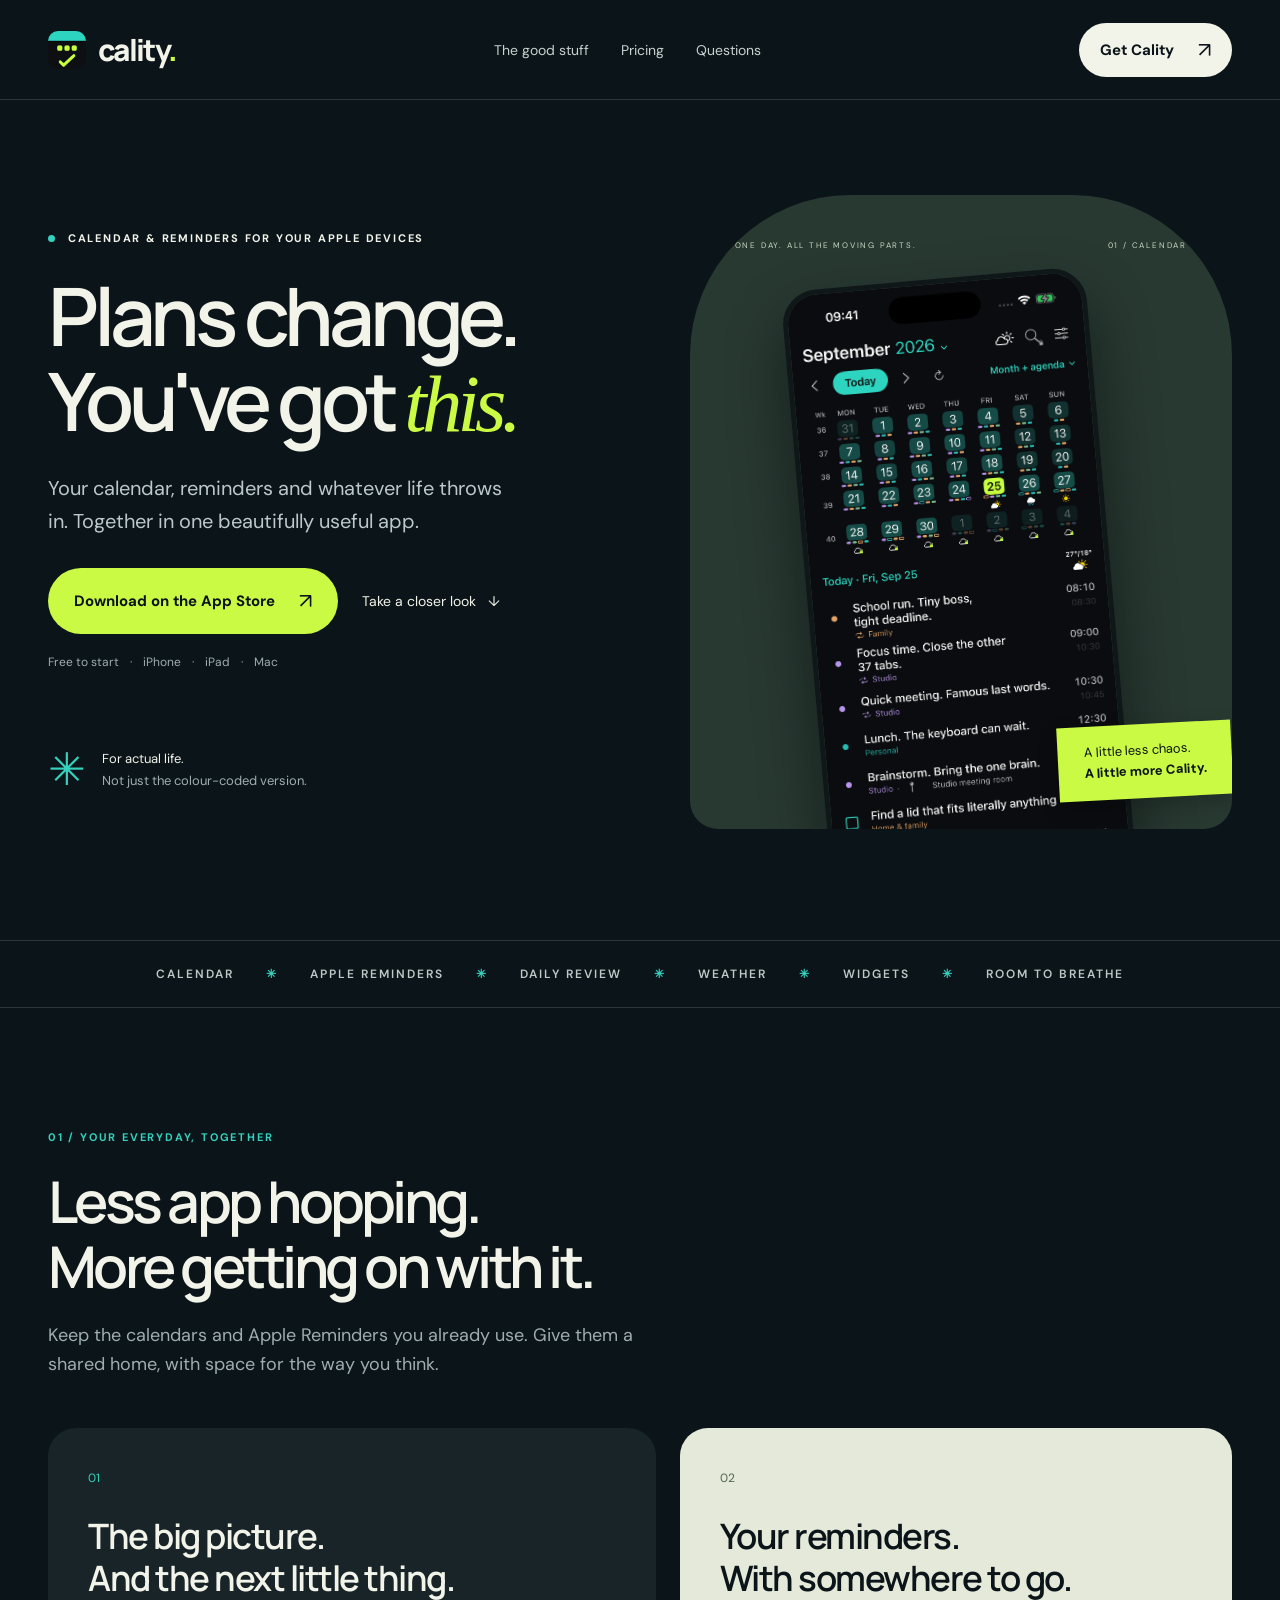
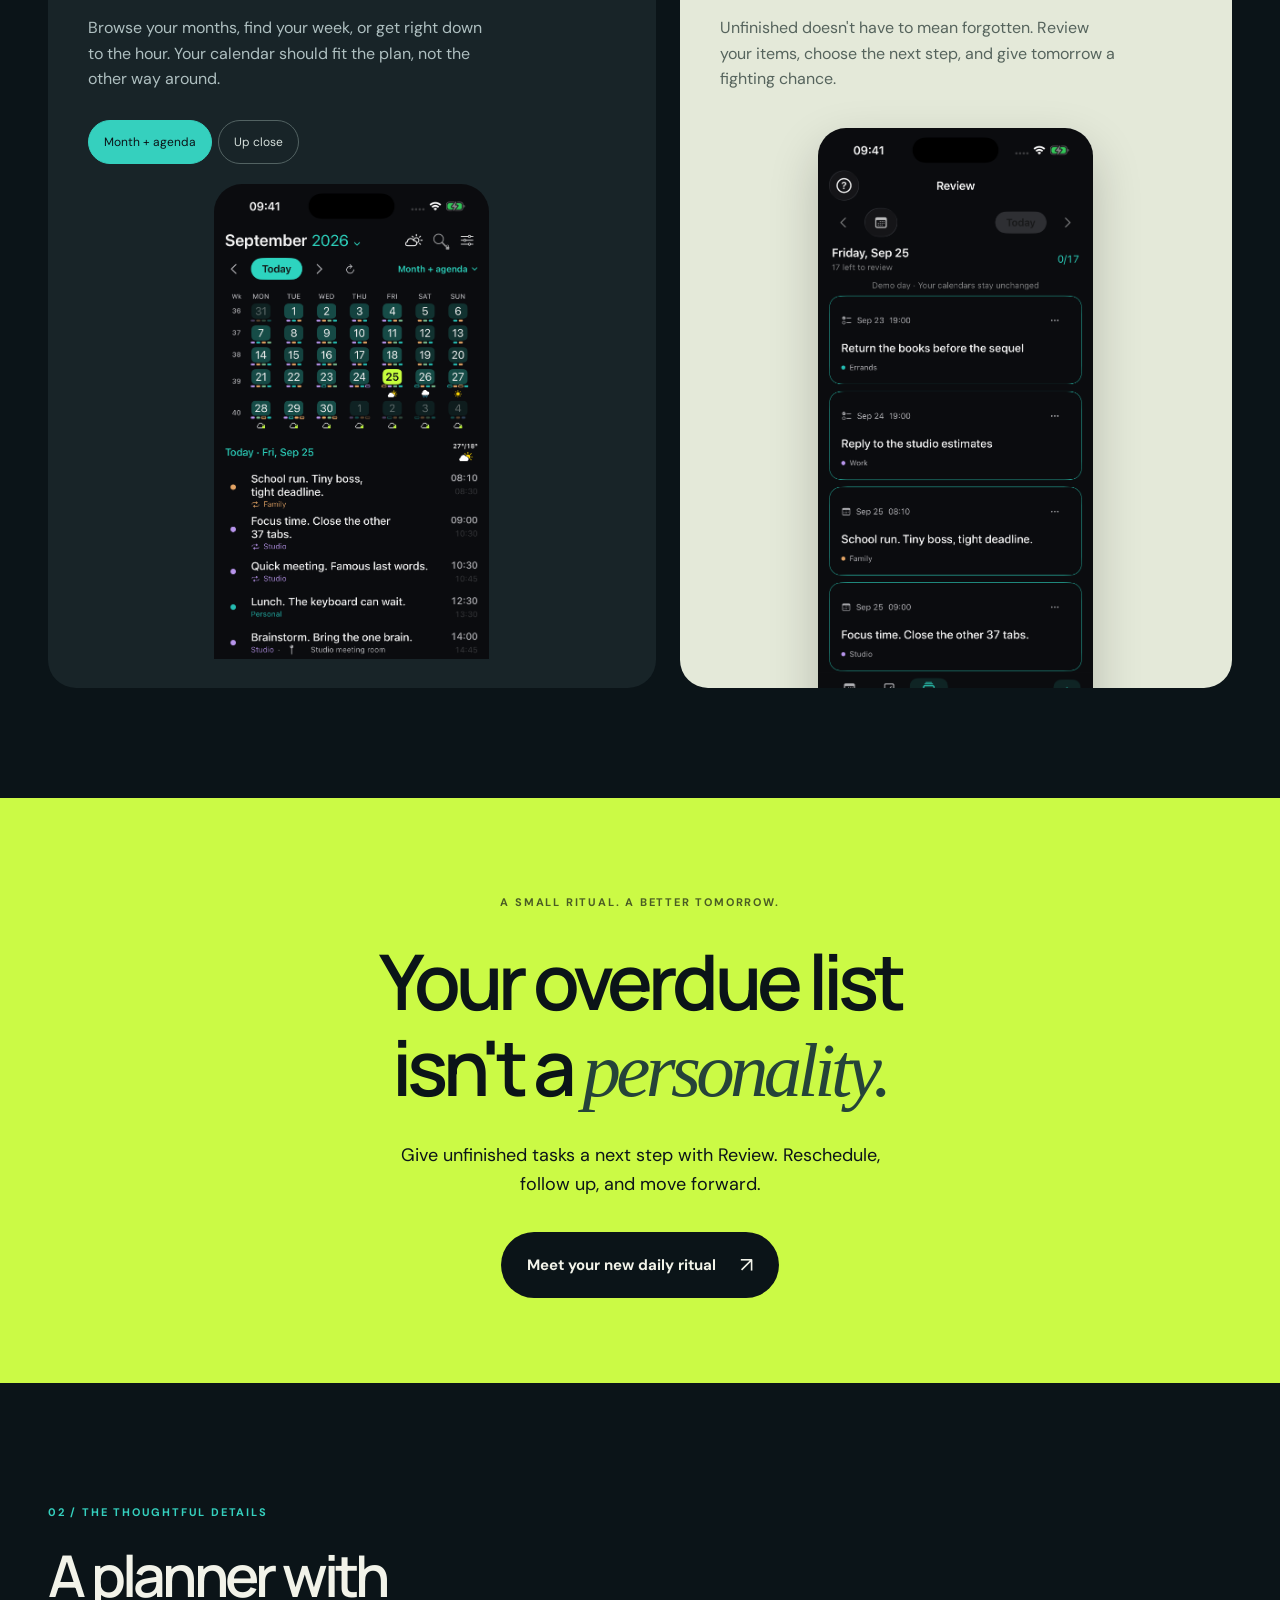
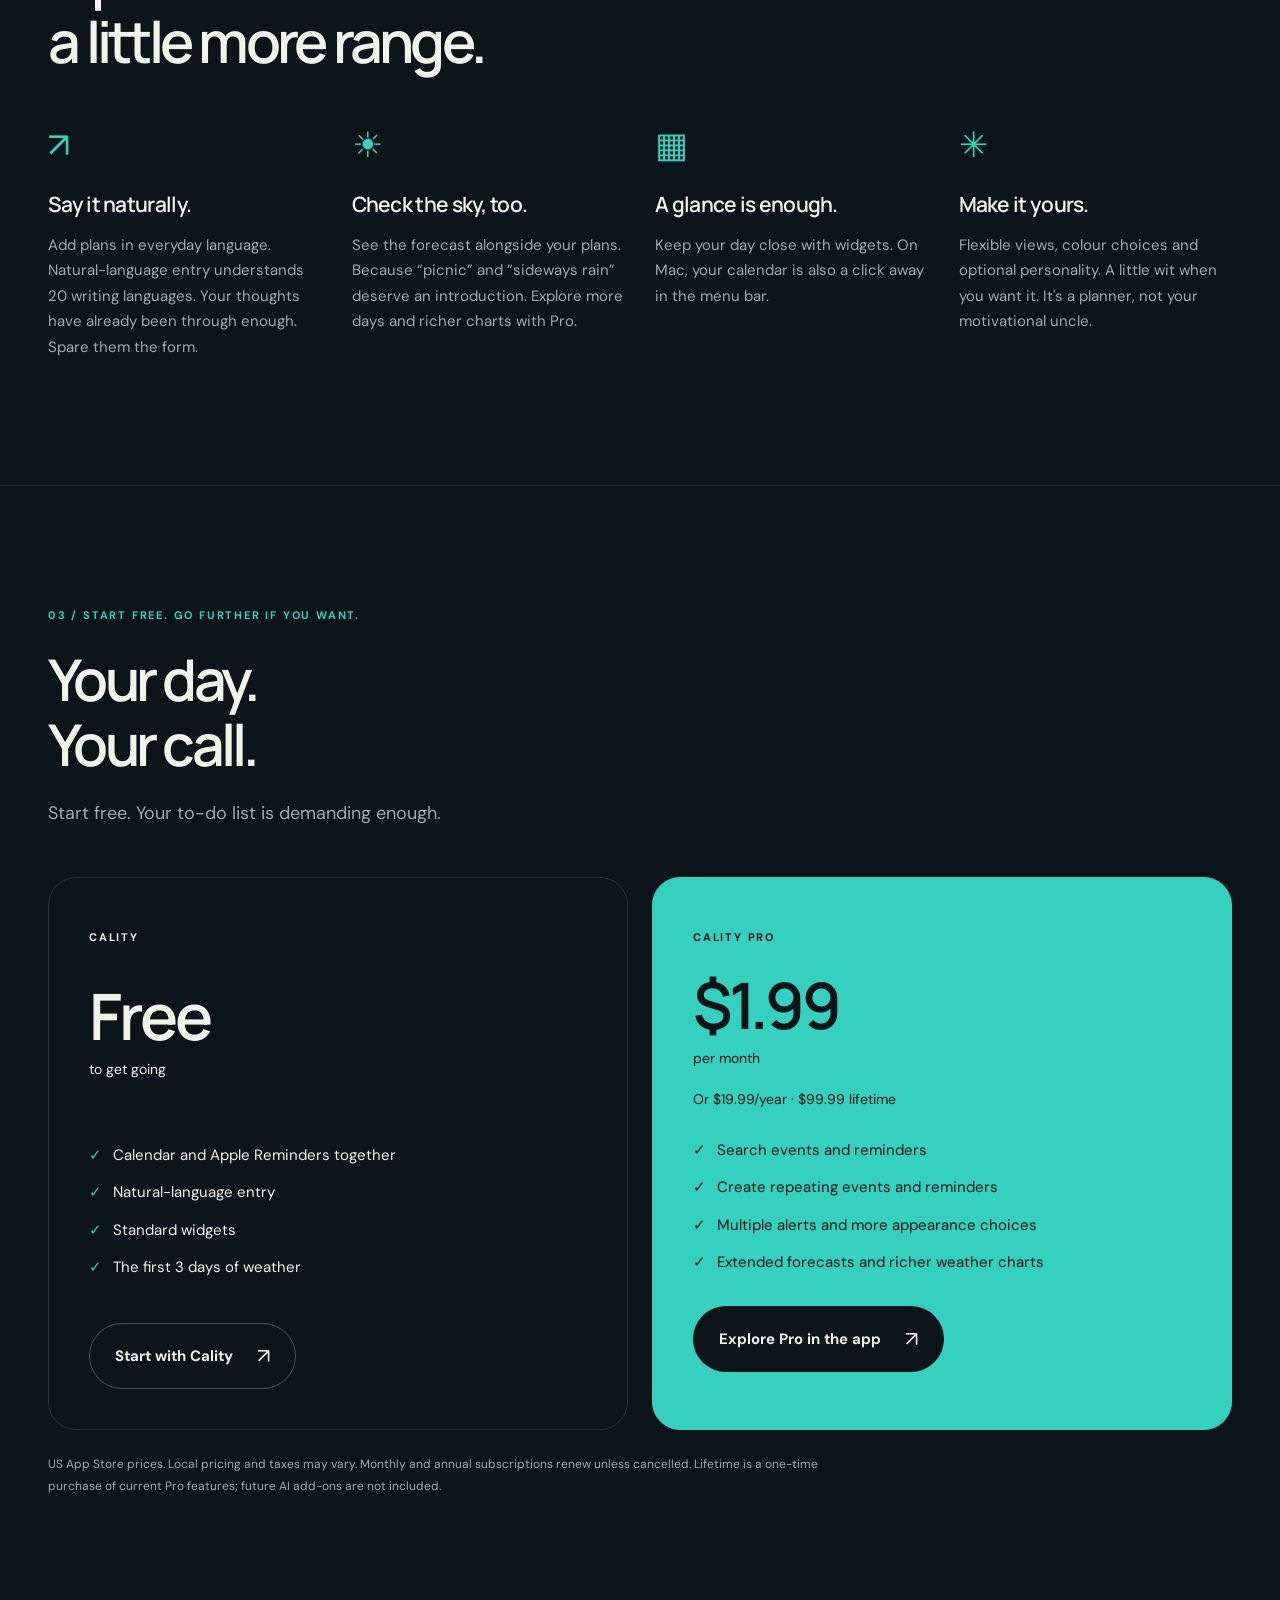
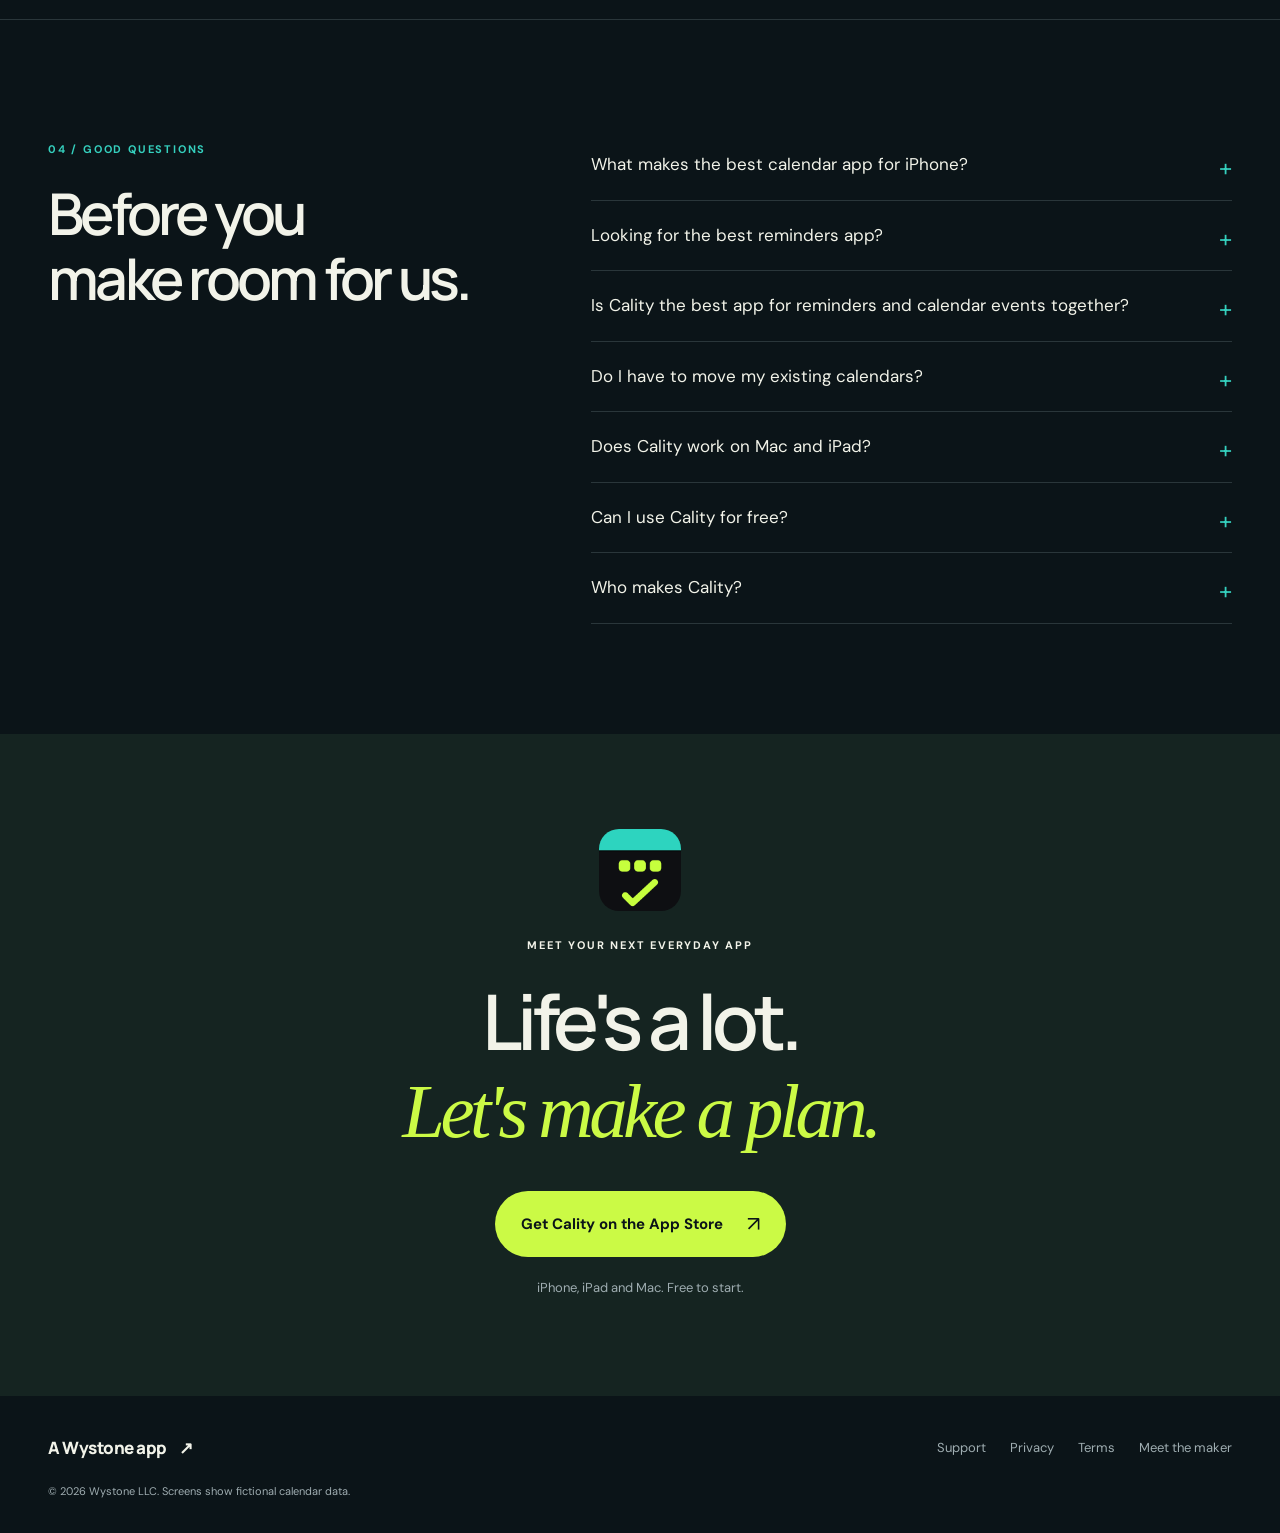
==== cality/index.html @ 0038b1c5 "Add Cality marketing site and Wystone homepage listing" ====
<!doctype html>
<html lang="en">
<head>
<meta charset="utf-8"><meta name="viewport" content="width=device-width,initial-scale=1">
<title>Cality | Calendar & Reminders App for iPhone, iPad & Mac</title>
<meta name="description" content="Bring your calendar and Apple Reminders together with Cality. Plan your day, review unfinished tasks, explore weather and zoom from months to hours. Free to start.">
<link rel="canonical" href="https://wystoneapps.com/cality/">
<meta name="theme-color" content="#0b1418"><meta name="apple-itunes-app" content="app-id=6812285970">
<meta property="og:type" content="website"><meta property="og:title" content="Cality. Plans change. You've got this."><meta property="og:description" content="Your calendar, Apple Reminders and a next step for everything unfinished. Free to start on iPhone, iPad and Mac."><meta property="og:url" content="https://wystoneapps.com/cality/">
<meta name="twitter:card" content="summary"><meta name="twitter:title" content="Cality | Calendar & Reminders"><meta name="twitter:description" content="A little less chaos. A little more Cality. Free to start on iPhone, iPad and Mac.">
<link rel="icon" href="assets/icon.png"><link rel="apple-touch-icon" href="assets/icon.png"><link rel="stylesheet" href="style.css">
<script type="application/ld+json">{"@context":"https://schema.org","@type":"SoftwareApplication","name":"Cality","applicationCategory":"ProductivityApplication","operatingSystem":"iOS, iPadOS, macOS","url":"https://wystoneapps.com/cality/","downloadUrl":"https://apps.apple.com/us/app/calendar-tasks-cality/id6812285970","description":"A calendar and Apple Reminders app with daily Review, flexible calendar views, widgets and weather.","offers":{"@type":"Offer","price":"0","priceCurrency":"USD","description":"Free download with optional in-app purchases"},"publisher":{"@type":"Organization","name":"Wystone LLC","url":"https://wystoneapps.com/"}}</script>
</head>
<body>
<a class="skip" href="#main">Skip to content</a>
<header><a class="brand" href="#" aria-label="Cality home"><img src="assets/icon.png" width="38" height="38" alt=""><span>cality<span class="dot">.</span></span></a><nav aria-label="Main navigation"><a href="#features">The good stuff</a><a href="#pricing">Pricing</a><a href="#questions">Questions</a></nav><a class="button small" href="https://apps.apple.com/us/app/calendar-tasks-cality/id6812285970">Get Cality <span aria-hidden="true">↗</span></a></header>
<main id="main">
<section class="hero wrap">
<div class="hero-copy"><p class="eyebrow"><span class="status-dot"></span> CALENDAR &amp; REMINDERS FOR YOUR APPLE DEVICES</p><h1>Plans change.<br>You've got <em>this.</em></h1><p class="intro">Your calendar, reminders and whatever life throws in. Together in one beautifully useful app.</p><div class="hero-actions"><a class="button primary" href="https://apps.apple.com/us/app/calendar-tasks-cality/id6812285970">Download on the App Store <span aria-hidden="true">↗</span></a><a class="text-link" href="#features">Take a closer look <span aria-hidden="true">↓</span></a></div><p class="platforms">Free to start <span>·</span> iPhone <span>·</span> iPad <span>·</span> Mac</p><div class="hero-note"><span aria-hidden="true">✳</span><p>For actual life.<br><span>Not just the colour-coded version.</span></p></div></div>
<div class="hero-visual"><div class="visual-label"><span>ONE DAY. ALL THE MOVING PARTS.</span><span>01 / CALENDAR</span></div><img class="hero-screen" src="assets/calendar.png" alt="Cality month calendar and agenda with fictional events and reminders" width="1320" height="2868" fetchpriority="high"><div class="side-note">A little less chaos.<br><b>A little more Cality.</b></div></div>
</section>
<div class="ticker" aria-label="Cality features"><div>CALENDAR <span>✳</span> APPLE REMINDERS <span>✳</span> DAILY REVIEW <span>✳</span> WEATHER <span>✳</span> WIDGETS <span>✳</span> ROOM TO BREATHE</div></div>
<section class="wrap section" id="features"><div class="section-heading"><p class="eyebrow">01 / YOUR EVERYDAY, TOGETHER</p><h2>Less app hopping.<br>More getting on with it.</h2><p>Keep the calendars and Apple Reminders you already use. Give them a shared home, with space for the way you think.</p></div>
<div class="feature-grid"><article class="feature wide"><span class="index">01</span><h3>The big picture.<br>And the next little thing.</h3><p>Browse your months, find your week, or get right down to the hour. Your calendar should fit the plan, not the other way around.</p><div class="view-switch" role="group" aria-label="Choose a Cality screenshot"><button class="active" data-screen="calendar" aria-pressed="true">Month + agenda</button><button data-screen="zoom" aria-pressed="false">Up close</button></div><div class="screen-stage"><img id="view-image" src="assets/calendar.png" width="1320" height="2868" alt="Cality month and agenda view with fictional events" loading="lazy"></div></article><article class="feature review"><span class="index">02</span><h3>Your reminders.<br>With somewhere to go.</h3><p>Unfinished doesn't have to mean forgotten. Review your items, choose the next step, and give tomorrow a fighting chance.</p><img src="assets/review.png" width="1320" height="2868" alt="Cality Review showing fictional unfinished items to plan next steps" loading="lazy"></article></div>
</section>
<section class="review-band"><div class="wrap review-inner"><p class="eyebrow">A SMALL RITUAL. A BETTER TOMORROW.</p><h2>Your overdue list<br>isn't a <em>personality.</em></h2><p>Give unfinished tasks a next step with Review. Reschedule, follow up, and move forward.</p><a class="button primary" href="https://apps.apple.com/us/app/calendar-tasks-cality/id6812285970">Meet your new daily ritual <span aria-hidden="true">↗</span></a></div></section>
<section class="wrap section details-section"><div class="section-heading"><p class="eyebrow">02 / THE THOUGHTFUL DETAILS</p><h2>A planner with<br>a little more range.</h2></div><div class="details-grid"><article><span class="detail-symbol" aria-hidden="true">↗</span><h3>Say it naturally.</h3><p>Add plans in everyday language. Natural-language entry understands 20 writing languages. Your thoughts have already been through enough. Spare them the form.</p></article><article><span class="detail-symbol" aria-hidden="true">☀</span><h3>Check the sky, too.</h3><p>See the forecast alongside your plans. Because “picnic” and “sideways rain” deserve an introduction. Explore more days and richer charts with Pro.</p></article><article><span class="detail-symbol" aria-hidden="true">▦</span><h3>A glance is enough.</h3><p>Keep your day close with widgets. On Mac, your calendar is also a click away in the menu bar.</p></article><article><span class="detail-symbol" aria-hidden="true">✳</span><h3>Make it yours.</h3><p>Flexible views, colour choices and optional personality. A little wit when you want it. It's a planner, not your motivational uncle.</p></article></div></section>
<section class="wrap section pricing-section" id="pricing"><div class="section-heading"><p class="eyebrow">03 / START FREE. GO FURTHER IF YOU WANT.</p><h2>Your day.<br>Your call.</h2><p>Start free. Your to-do list is demanding enough.</p></div><div class="pricing-grid"><article class="price free"><p class="eyebrow">CALITY</p><h3>Free<span>to get going</span></h3><ul><li>Calendar and Apple Reminders together</li><li>Natural-language entry</li><li>Standard widgets</li><li>The first 3 days of weather</li></ul><a class="button outline" href="https://apps.apple.com/us/app/calendar-tasks-cality/id6812285970">Start with Cality <span aria-hidden="true">↗</span></a></article><article class="price pro"><p class="eyebrow">CALITY PRO</p><h3>$1.99<span>per month</span></h3><p class="price-options">Or $19.99/year · $99.99 lifetime</p><ul><li>Search events and reminders</li><li>Create repeating events and reminders</li><li>Multiple alerts and more appearance choices</li><li>Extended forecasts and richer weather charts</li></ul><a class="button dark" href="https://apps.apple.com/us/app/calendar-tasks-cality/id6812285970">Explore Pro in the app <span aria-hidden="true">↗</span></a></article></div><p class="fine-print">US App Store prices. Local pricing and taxes may vary. Monthly and annual subscriptions renew unless cancelled. Lifetime is a one-time purchase of current Pro features; future AI add-ons are not included.</p></section>
<section class="wrap section faq" id="questions"><div class="section-heading"><p class="eyebrow">04 / GOOD QUESTIONS</p><h2>Before you<br>make room for us.</h2></div><div class="questions"><details><summary>What makes the best calendar app for iPhone?</summary><p>The best calendar app is the one that fits your routine. Look for clear views, easy event entry, reminders where you need them, and support for your devices. Cality brings those essentials together with daily Review, weather and flexible views on iPhone, iPad and Mac. Try the free version to see whether it fits your day.</p></details><details><summary>Looking for the best reminders app?</summary><p>If your ideal reminders app also shows your schedule, Cality is worth trying. It works with Apple Reminders and adds a shared calendar view and a Review workflow for unfinished items. You can keep your existing reminder lists instead of starting again.</p></details><details><summary>Is Cality the best app for reminders and calendar events together?</summary><p>That depends on how you plan. Cality is designed for people who want their Apple calendar events and reminders in one place, with flexible views and a clear next step for unfinished tasks. Start free and judge it on your own routine.</p></details><details><summary>Do I have to move my existing calendars?</summary><p>No. Cality uses the calendars available through Apple's calendar system and your Apple Reminders, with your permission. Availability depends on the accounts and permissions configured on your device.</p></details><details><summary>Does Cality work on Mac and iPad?</summary><p>Yes. Cality is available for iPhone, iPad and Mac, with layouts suited to each device. Your calendar and reminder accounts handle their own syncing.</p></details><details><summary>Can I use Cality for free?</summary><p>Yes. Download Cality free and use its core calendar and reminders features. Optional Pro adds search, creating recurring items, multiple alerts, more appearance choices and extended weather.</p></details><details><summary>Who makes Cality?</summary><p>Cality is made by Roger at Wystone, the independent studio behind MarkSave and Stickly. One builder, a lot of tabs, and a firm belief that getting organised shouldn't feel like a second job.</p></details></div></section>
<section class="closing"><div class="wrap"><img src="assets/icon.png" alt="Cality app icon" width="82" height="82" loading="lazy"><p class="eyebrow">MEET YOUR NEXT EVERYDAY APP</p><h2>Life's a lot.<br><em>Let's make a plan.</em></h2><a class="button primary" href="https://apps.apple.com/us/app/calendar-tasks-cality/id6812285970">Get Cality on the App Store <span aria-hidden="true">↗</span></a><p>iPhone, iPad and Mac. Free to start.</p></div></section>
</main><footer class="wrap"><a class="brand" href="https://wystoneapps.com/">A Wystone app <span aria-hidden="true">↗</span></a><div><a href="mailto:support@wystoneapps.com">Support</a><a href="https://wystoneapps.com/privacy.html">Privacy</a><a href="https://wystoneapps.com/terms.html">Terms</a><a href="https://x.com/rogercampsx">Meet the maker</a></div><p>© 2026 Wystone LLC. Screens show fictional calendar data.</p></footer>
<script src="script.js" defer></script>
</body></html>
---- cality/style.css ----
@import url('https://fonts.googleapis.com/css2?family=DM+Sans:wght@400;500;600;700&family=Manrope:wght@400;500;600;700;800&display=swap');
:root{--navy:#0b1418;--paper:#f2f3e9;--muted:#9fadb1;--teal:#35d0be;--lime:#cbfa45;--line:#2a363a;--radius:28px}*{box-sizing:border-box}html{scroll-behavior:smooth;scroll-padding-top:100px}body{margin:0;background:var(--navy);color:var(--paper);font-family:'DM Sans',sans-serif;-webkit-font-smoothing:antialiased}a{color:inherit;text-decoration:none}button{font:inherit}img{display:block;max-width:100%;height:auto}button,a,summary{-webkit-tap-highlight-color:transparent}a:focus-visible,button:focus-visible,summary:focus-visible{outline:3px solid var(--teal);outline-offset:5px}.skip{position:absolute;top:-100px;left:20px;background:var(--lime);color:var(--navy);padding:15px;z-index:99}.skip:focus{top:10px}.wrap{max-width:1280px;margin:auto;padding:0 48px}header{height:100px;display:flex;align-items:center;justify-content:space-between;gap:24px;max-width:1440px;margin:auto;padding:0 48px;border-bottom:1px solid var(--line)}.brand{display:flex;align-items:center;gap:12px;font-size:30px;font-weight:800;letter-spacing:-1.7px;font-family:Manrope,sans-serif}.brand img{border-radius:10px}.dot{color:var(--lime)}nav{display:flex;gap:32px;font-size:14px;color:#c8d0d0}nav a:hover,.text-link:hover{color:var(--teal)}.button{display:inline-flex;align-items:center;justify-content:center;gap:24px;border:1px solid transparent;border-radius:100px;padding:18px 25px;font-weight:700;font-size:15px;transition:transform .2s,background .2s}.button:hover{transform:translateY(-3px)}.button.small{padding:12px 20px;background:var(--paper);color:var(--navy)}.button.primary{background:var(--lime);color:var(--navy)}.button.dark{background:var(--navy);color:var(--paper)}.button.outline{border-color:#475356}.button span{font-size:21px;font-weight:400}.hero{display:grid;grid-template-columns:1.1fr 1fr;gap:45px;align-items:center;padding-top:72px;padding-bottom:88px;min-height:840px}.eyebrow{font-size:11px;font-weight:700;letter-spacing:1.8px;line-height:1.6}.status-dot{display:inline-block;width:7px;height:7px;border-radius:100%;background:var(--teal);margin-right:8px}h1,h2,h3{font-family:Manrope,sans-serif;letter-spacing:-.065em;margin:0;font-weight:600}h1{font-size:clamp(58px,6.3vw,89px);line-height:1.055;margin-top:25px}em{font-family:Georgia,serif;font-weight:400;color:var(--lime);letter-spacing:-.06em}.intro{max-width:460px;font-size:20px;line-height:1.65;color:#bcc8ca;margin:26px 0 30px}.hero-actions{display:flex;align-items:center;gap:24px;flex-wrap:wrap}.text-link{font-size:14px}.text-link span{margin-left:8px}.platforms{font-size:12px;color:var(--muted);margin-top:20px}.platforms span{padding:0 8px}.hero-note{display:flex;gap:16px;align-items:center;margin-top:65px}.hero-note>span{font-size:45px;color:var(--teal)}.hero-note p{font-size:13px;line-height:1.7}.hero-note p span{color:var(--muted)}.hero-visual{position:relative;min-height:630px;background:#283932;border-radius:160px 160px 28px 28px;padding:45px 45px 0;overflow:hidden;display:flex;flex-direction:column;align-items:center}.visual-label{font-size:8px;letter-spacing:1.8px;display:flex;justify-content:space-between;gap:20px;width:100%;margin:0 0 28px;color:#c6d8c1}.hero-screen{width:305px;border-radius:35px;border:5px solid #101719;box-shadow:0 30px 60px #0007;transform:rotate(-5deg);margin-bottom:-100px}.side-note{position:absolute;bottom:32px;right:0;background:var(--lime);color:var(--navy);padding:16px 26px;font-size:13px;line-height:1.6;transform:rotate(-3deg);box-shadow:0 8px 20px #0003}.ticker{border-top:1px solid var(--line);border-bottom:1px solid var(--line);overflow:hidden;padding:25px 0;color:#bdc8c7;font-size:12px;letter-spacing:2px;font-weight:600}.ticker>div{display:flex;justify-content:center;gap:32px;white-space:nowrap}.ticker span{color:var(--teal)}.section{padding-top:110px;padding-bottom:110px}.section-heading{max-width:720px;margin-bottom:48px}.section-heading .eyebrow{color:var(--teal);margin-bottom:22px}h2{font-size:clamp(40px,4.5vw,64px);line-height:1.13}.section-heading>p:last-child:not(.eyebrow){font-size:18px;line-height:1.65;color:var(--muted);max-width:590px;margin-top:22px}.feature-grid{display:grid;grid-template-columns:1.1fr 1fr;gap:24px}.feature{padding:38px 40px 0;border-radius:var(--radius);overflow:hidden;background:#182428;position:relative;max-height:860px}.feature .index{color:var(--teal);font-size:12px}.feature h3{font-size:35px;line-height:1.2;margin-top:28px;letter-spacing:-1.5px}.feature p{font-size:16px;color:#aebfc0;line-height:1.6;max-width:400px}.feature.review{background:#e4e9d9;color:var(--navy)}.feature.review .index{color:#526555}.feature.review p{color:#56645d}.feature.review>img{width:275px;margin:36px auto 0;border-radius:28px 28px 0 0;box-shadow:0 20px 50px #0003}.view-switch{display:flex;gap:6px;margin:28px 0 20px;flex-wrap:wrap}.view-switch button{border-radius:100px;background:none;border:1px solid #526262;color:#d5dfdb;padding:10px 15px;cursor:pointer;font-size:12px;min-height:44px}.view-switch button.active{background:var(--teal);color:var(--navy);border-color:var(--teal)}.screen-stage{max-height:475px;overflow:hidden}.screen-stage img{width:275px;margin:auto;border-radius:28px 28px 0 0}.review-band{background:var(--lime);color:var(--navy);padding:85px 0;text-align:center}.review-band .eyebrow{color:#4b5d24}.review-band h2{font-size:clamp(45px,6vw,84px);margin:26px 0}.review-band em{color:#254339}.review-band p:not(.eyebrow){max-width:480px;margin:25px auto;font-size:18px;line-height:1.6}.review-band .button{background:var(--navy);color:var(--paper);margin-top:8px}.details-grid{display:grid;grid-template-columns:repeat(4,1fr);gap:30px}.detail-symbol{display:block;color:var(--teal);font-size:35px;margin:0 0 22px}.details-grid h3{font-size:21px;letter-spacing:-.7px}.details-grid p{font-size:15px;line-height:1.7;color:var(--muted)}.pricing-section{border-top:1px solid var(--line)}.pricing-grid{display:grid;grid-template-columns:1fr 1fr;gap:24px}.price{padding:40px;border:1px solid var(--line);border-radius:var(--radius)}.price h3{font-size:64px;line-height:1.1;margin:24px 0;letter-spacing:-3px}.price h3 span{display:block;font-family:'DM Sans',sans-serif;font-size:14px;font-weight:400;letter-spacing:0;margin-top:10px}.price.pro{background:var(--teal);color:var(--navy);border-color:var(--teal)}.price-options{font-size:14px;margin:0}.price ul{padding:0;list-style:none;font-size:15px;line-height:1.7;margin:30px 0}.price li{margin:12px 0;padding-left:24px;position:relative}.price li:before{content:'✓';position:absolute;left:0;color:var(--teal)}.price.pro li:before{color:var(--navy)}.price.free{display:flex;flex-direction:column}.price.free ul{flex:1}.price .button{align-self:flex-start}.fine-print{font-size:12px;color:var(--muted);max-width:820px;line-height:1.8;margin-top:24px}.faq{display:grid;grid-template-columns:.85fr 1.15fr;gap:70px;border-top:1px solid var(--line)}details{border-bottom:1px solid var(--line)}summary{list-style:none;cursor:pointer;font-size:17px;line-height:1.5;padding:22px 36px 22px 0;position:relative}summary::-webkit-details-marker{display:none}summary:after{content:'+';position:absolute;right:0;top:20px;font-size:24px;color:var(--teal)}details[open] summary:after{content:'−'}details p{font-size:15px;line-height:1.8;color:var(--muted);margin:0 0 24px}.closing{padding:95px 0 100px;background:#152421;text-align:center}.closing img{border-radius:20px;margin:0 auto 26px}.closing h2{font-size:clamp(48px,6vw,84px);margin:24px 0 35px}.closing>div>p:last-child{font-size:13px;color:var(--muted);margin:22px 0 0}footer{padding-top:40px!important;padding-bottom:35px!important;display:flex;align-items:center;justify-content:space-between;gap:25px;flex-wrap:wrap}footer .brand{font-size:17px;letter-spacing:-.5px}footer>div{display:flex;gap:24px;font-size:13px;color:var(--muted)}footer p{font-size:11px;color:var(--muted);flex-basis:100%;margin:0}footer a:hover{color:var(--teal)}@media(max-width:1050px){.wrap{padding-left:30px;padding-right:30px}.hero{gap:24px}h1{font-size:66px}.hero-visual{padding-left:24px;padding-right:24px}.hero-actions{gap:18px}.details-grid{grid-template-columns:1fr 1fr}.faq{gap:35px}.hero-note{margin-top:30px}}@media(max-width:760px){header{height:80px;padding:0 22px}.brand{font-size:26px}header nav{display:none}.button.small{font-size:13px;padding:10px 16px}.wrap{padding-left:24px;padding-right:24px}.hero{grid-template-columns:1fr;padding-top:48px;padding-bottom:48px;min-height:0}.hero-copy{max-width:540px}h1{font-size:clamp(53px,10vw,74px);margin-top:20px}.intro{font-size:18px}.hero-note{display:none}.hero-visual{margin-top:30px;min-height:510px;max-height:610px;border-radius:100px 100px 24px 24px}.hero-screen{width:275px;margin-bottom:-130px}.visual-label{font-size:7px}.ticker>div{justify-content:flex-start;padding-left:24px;gap:24px}.section{padding-top:65px;padding-bottom:65px}.section-heading{margin-bottom:32px}h2{font-size:43px}.feature-grid,.pricing-grid,.faq{grid-template-columns:1fr}.feature{padding:30px 28px 0;max-height:770px}.feature h3{font-size:31px}.feature.review>img{max-height:560px;object-fit:cover;object-position:top}.review-band{padding:65px 0}.review-band h2{font-size:50px}.details-grid{gap:22px}.details-grid h3{font-size:19px}.details-grid p{font-size:14px}.price{padding:30px}.faq{gap:0}.closing{padding:65px 0}.closing h2{font-size:49px}footer>div{flex-wrap:wrap;gap:18px}.eyebrow{font-size:10px;letter-spacing:1.4px}}@media(prefers-reduced-motion:reduce){html{scroll-behavior:auto}.button{transition:none}}
@media(prefers-reduced-motion:no-preference){.hero-copy{animation:arrive .7s ease-out both}.hero-visual{animation:arrive .9s .1s ease-out both}@keyframes arrive{from{opacity:0;transform:translateY(18px)}to{opacity:1;transform:translateY(0)}}}
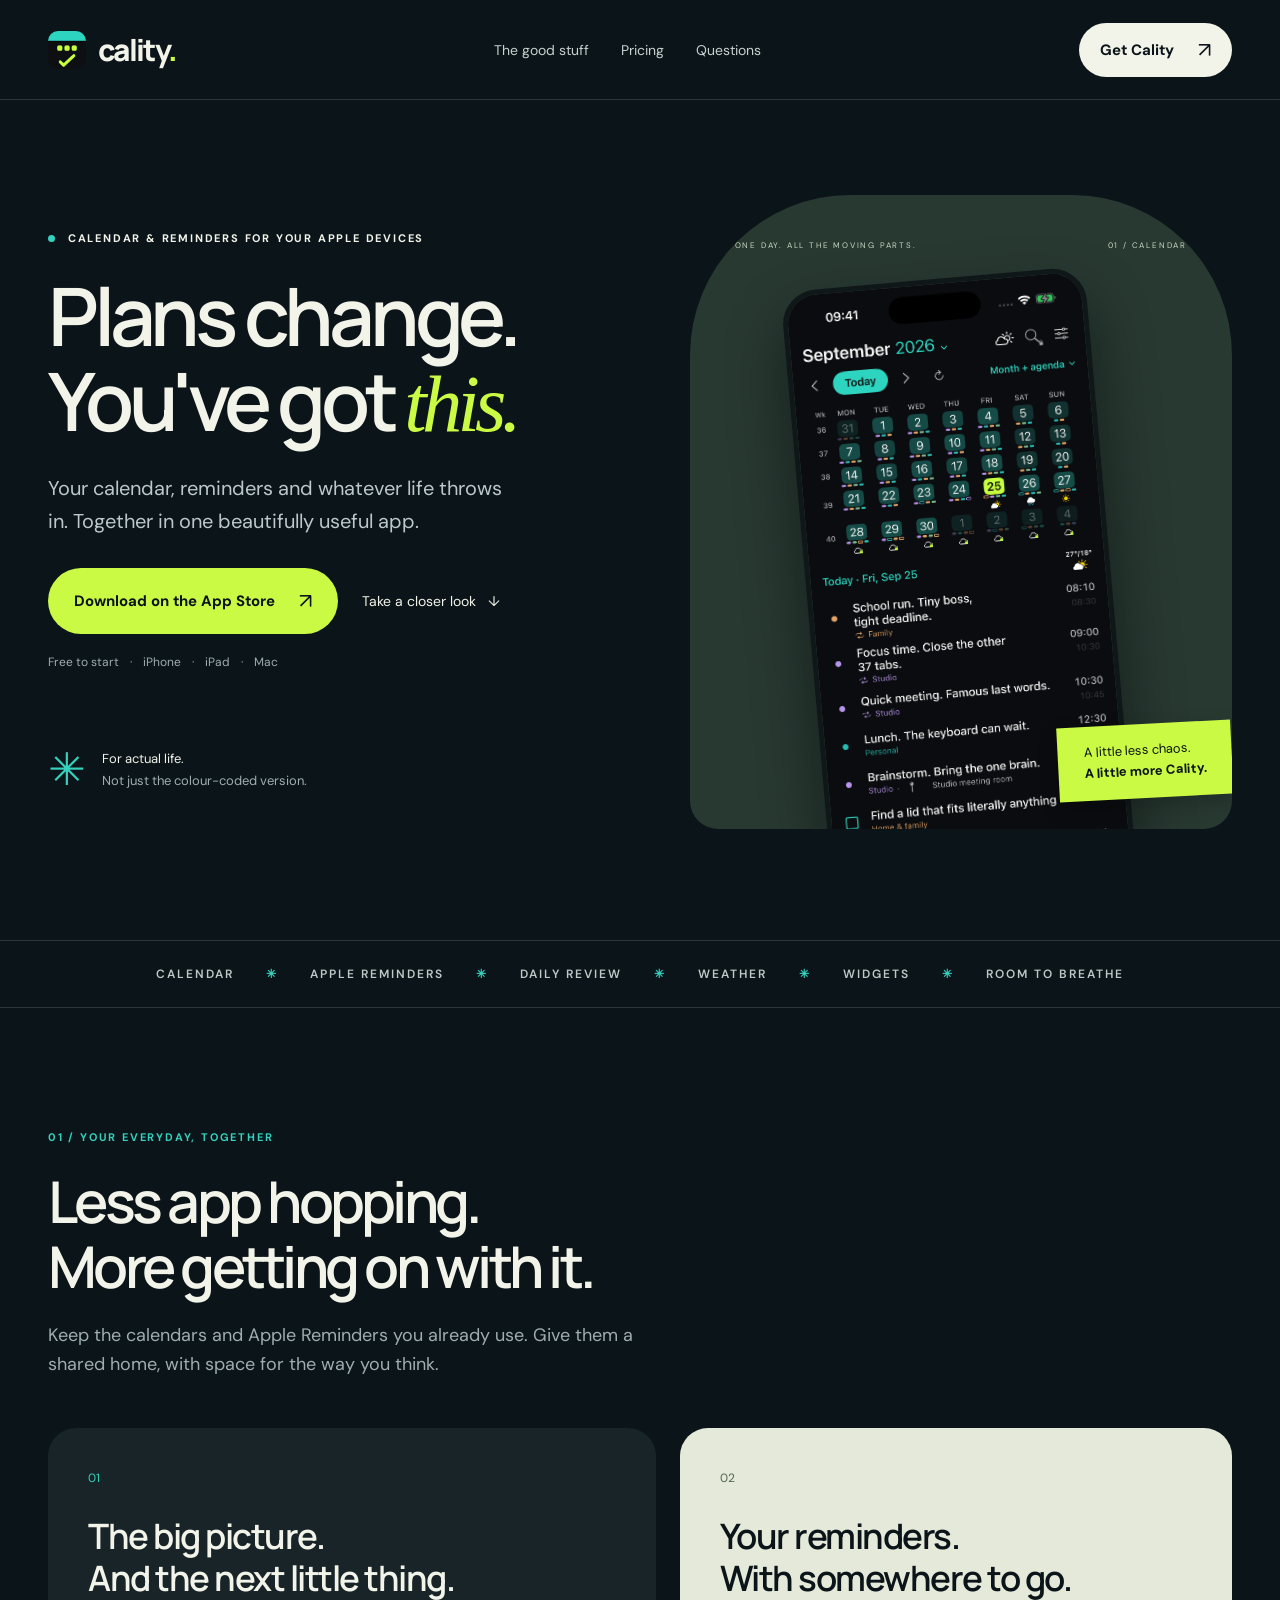
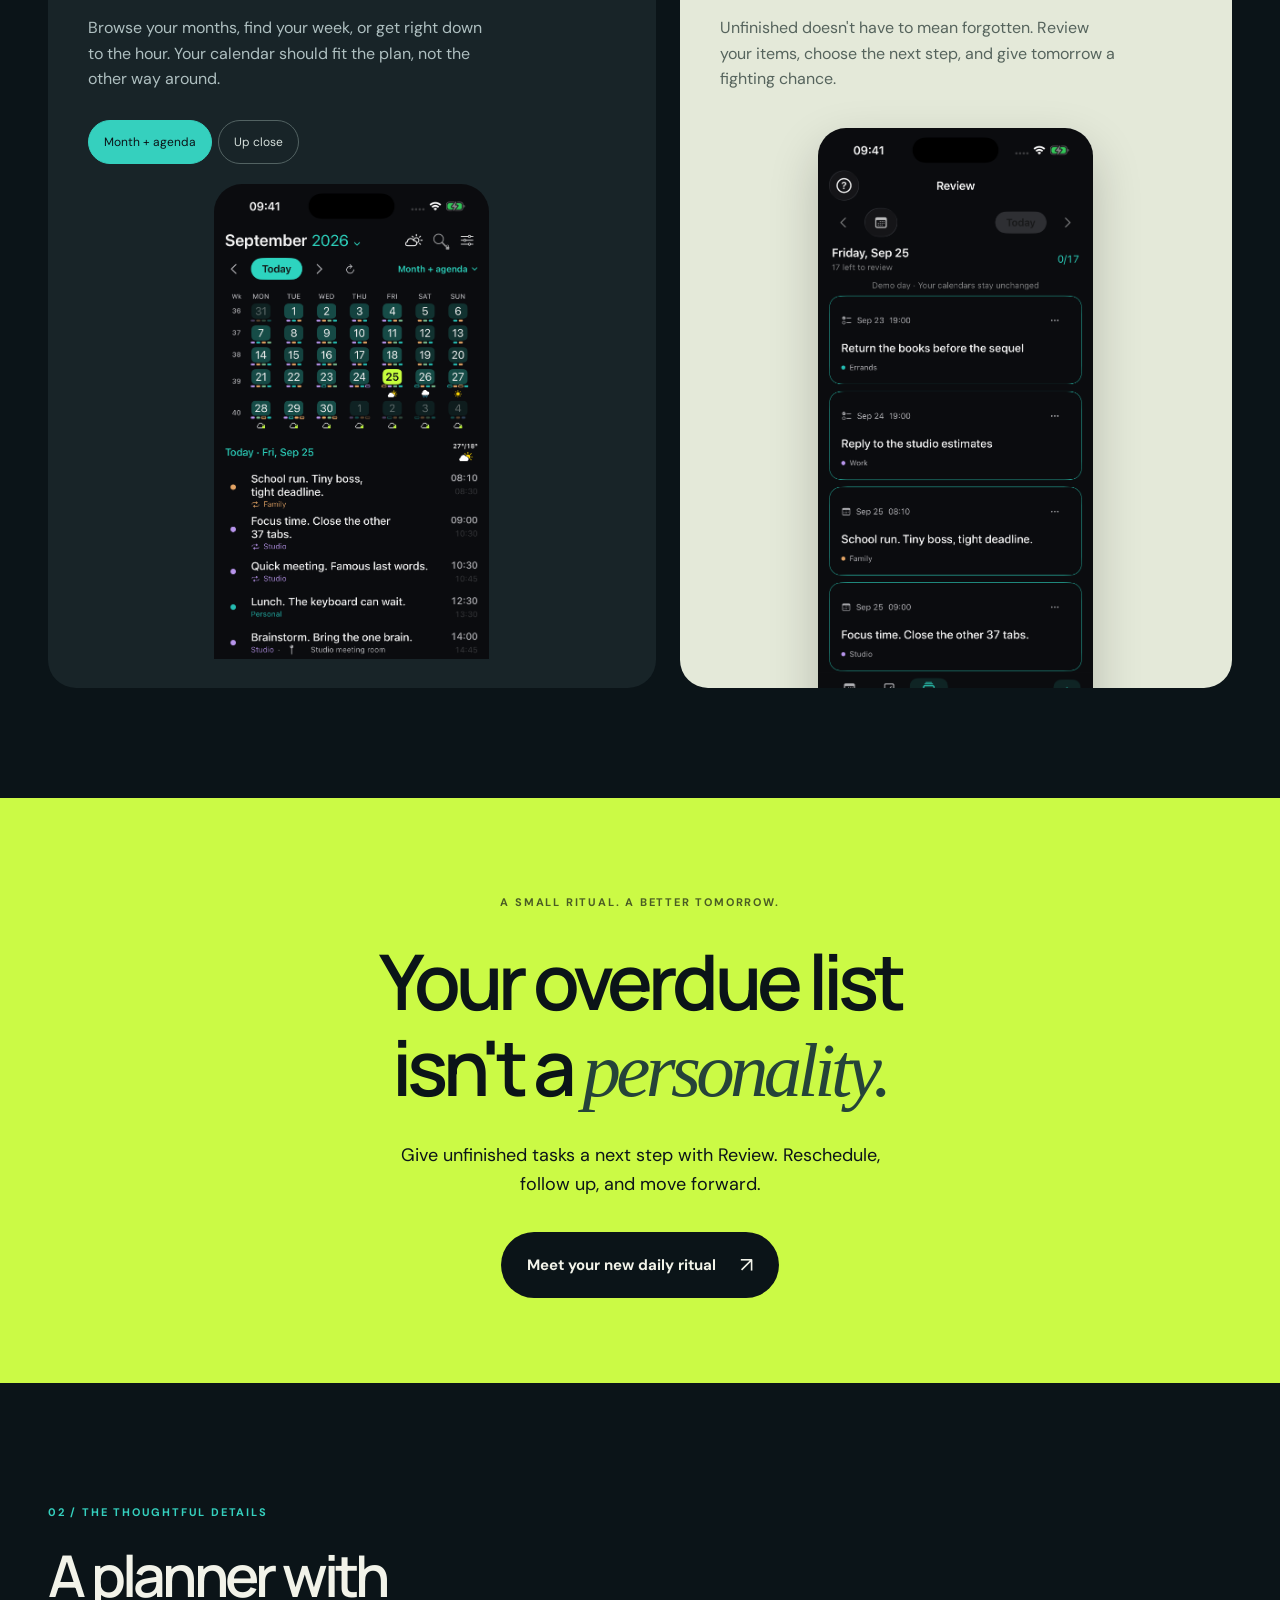
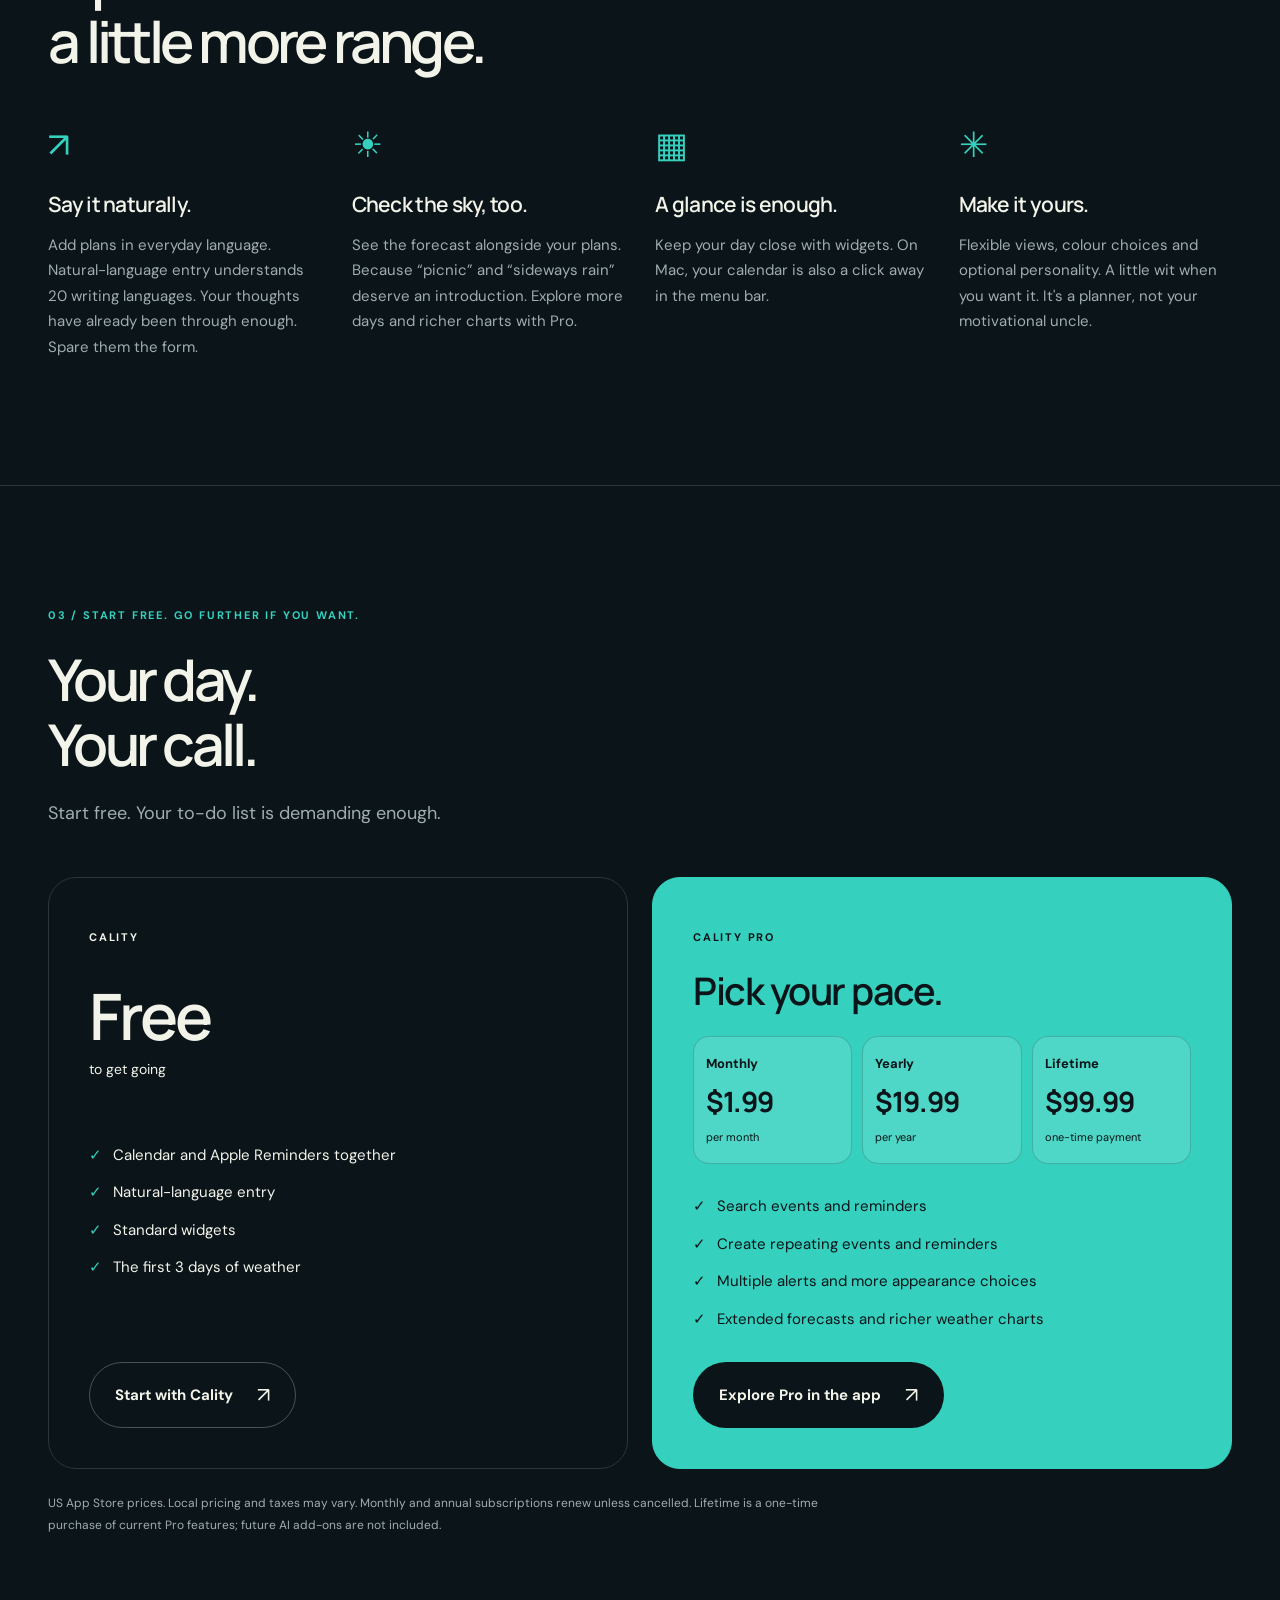
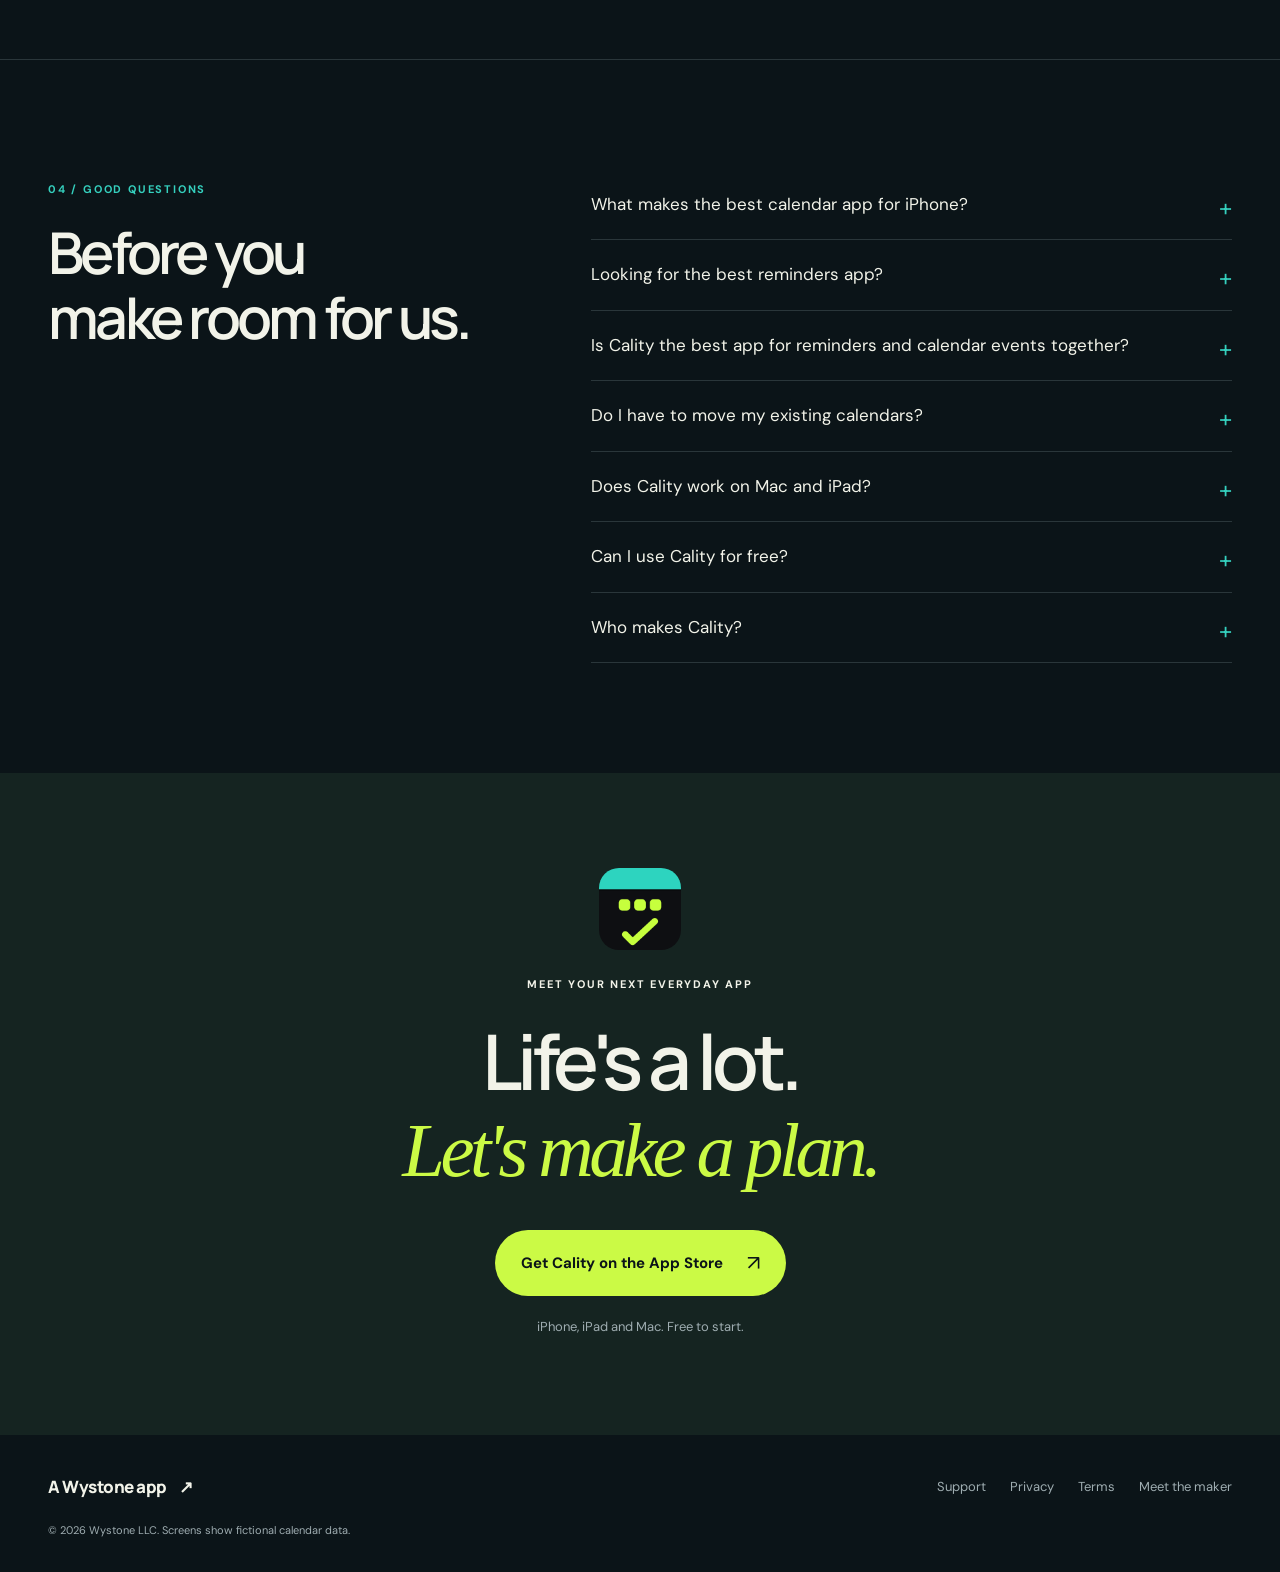
==== commit d111e42b: "Show monthly yearly and lifetime Pro prices equally" ====
--- a/cality/index.html
+++ b/cality/index.html
@@ -25,7 +25,7 @@
 </section>
 <section class="review-band"><div class="wrap review-inner"><p class="eyebrow">A SMALL RITUAL. A BETTER TOMORROW.</p><h2>Your overdue list<br>isn't a <em>personality.</em></h2><p>Give unfinished tasks a next step with Review. Reschedule, follow up, and move forward.</p><a class="button primary" href="https://apps.apple.com/us/app/calendar-tasks-cality/id6812285970">Meet your new daily ritual <span aria-hidden="true">↗</span></a></div></section>
 <section class="wrap section details-section"><div class="section-heading"><p class="eyebrow">02 / THE THOUGHTFUL DETAILS</p><h2>A planner with<br>a little more range.</h2></div><div class="details-grid"><article><span class="detail-symbol" aria-hidden="true">↗</span><h3>Say it naturally.</h3><p>Add plans in everyday language. Natural-language entry understands 20 writing languages. Your thoughts have already been through enough. Spare them the form.</p></article><article><span class="detail-symbol" aria-hidden="true">☀</span><h3>Check the sky, too.</h3><p>See the forecast alongside your plans. Because “picnic” and “sideways rain” deserve an introduction. Explore more days and richer charts with Pro.</p></article><article><span class="detail-symbol" aria-hidden="true">▦</span><h3>A glance is enough.</h3><p>Keep your day close with widgets. On Mac, your calendar is also a click away in the menu bar.</p></article><article><span class="detail-symbol" aria-hidden="true">✳</span><h3>Make it yours.</h3><p>Flexible views, colour choices and optional personality. A little wit when you want it. It's a planner, not your motivational uncle.</p></article></div></section>
-<section class="wrap section pricing-section" id="pricing"><div class="section-heading"><p class="eyebrow">03 / START FREE. GO FURTHER IF YOU WANT.</p><h2>Your day.<br>Your call.</h2><p>Start free. Your to-do list is demanding enough.</p></div><div class="pricing-grid"><article class="price free"><p class="eyebrow">CALITY</p><h3>Free<span>to get going</span></h3><ul><li>Calendar and Apple Reminders together</li><li>Natural-language entry</li><li>Standard widgets</li><li>The first 3 days of weather</li></ul><a class="button outline" href="https://apps.apple.com/us/app/calendar-tasks-cality/id6812285970">Start with Cality <span aria-hidden="true">↗</span></a></article><article class="price pro"><p class="eyebrow">CALITY PRO</p><h3>$1.99<span>per month</span></h3><p class="price-options">Or $19.99/year · $99.99 lifetime</p><ul><li>Search events and reminders</li><li>Create repeating events and reminders</li><li>Multiple alerts and more appearance choices</li><li>Extended forecasts and richer weather charts</li></ul><a class="button dark" href="https://apps.apple.com/us/app/calendar-tasks-cality/id6812285970">Explore Pro in the app <span aria-hidden="true">↗</span></a></article></div><p class="fine-print">US App Store prices. Local pricing and taxes may vary. Monthly and annual subscriptions renew unless cancelled. Lifetime is a one-time purchase of current Pro features; future AI add-ons are not included.</p></section>
+<section class="wrap section pricing-section" id="pricing"><div class="section-heading"><p class="eyebrow">03 / START FREE. GO FURTHER IF YOU WANT.</p><h2>Your day.<br>Your call.</h2><p>Start free. Your to-do list is demanding enough.</p></div><div class="pricing-grid"><article class="price free"><p class="eyebrow">CALITY</p><h3>Free<span>to get going</span></h3><ul><li>Calendar and Apple Reminders together</li><li>Natural-language entry</li><li>Standard widgets</li><li>The first 3 days of weather</li></ul><a class="button outline" href="https://apps.apple.com/us/app/calendar-tasks-cality/id6812285970">Start with Cality <span aria-hidden="true">↗</span></a></article><article class="price pro"><p class="eyebrow">CALITY PRO</p><h3 class="pro-heading">Pick your pace.</h3><div class="pro-plans" aria-label="Cality Pro pricing"><div class="pro-plan"><span>Monthly</span><strong>$1.99</strong><small>per month</small></div><div class="pro-plan"><span>Yearly</span><strong>$19.99</strong><small>per year</small></div><div class="pro-plan"><span>Lifetime</span><strong>$99.99</strong><small>one-time payment</small></div></div><ul><li>Search events and reminders</li><li>Create repeating events and reminders</li><li>Multiple alerts and more appearance choices</li><li>Extended forecasts and richer weather charts</li></ul><a class="button dark" href="https://apps.apple.com/us/app/calendar-tasks-cality/id6812285970">Explore Pro in the app <span aria-hidden="true">↗</span></a></article></div><p class="fine-print">US App Store prices. Local pricing and taxes may vary. Monthly and annual subscriptions renew unless cancelled. Lifetime is a one-time purchase of current Pro features; future AI add-ons are not included.</p></section>
 <section class="wrap section faq" id="questions"><div class="section-heading"><p class="eyebrow">04 / GOOD QUESTIONS</p><h2>Before you<br>make room for us.</h2></div><div class="questions"><details><summary>What makes the best calendar app for iPhone?</summary><p>The best calendar app is the one that fits your routine. Look for clear views, easy event entry, reminders where you need them, and support for your devices. Cality brings those essentials together with daily Review, weather and flexible views on iPhone, iPad and Mac. Try the free version to see whether it fits your day.</p></details><details><summary>Looking for the best reminders app?</summary><p>If your ideal reminders app also shows your schedule, Cality is worth trying. It works with Apple Reminders and adds a shared calendar view and a Review workflow for unfinished items. You can keep your existing reminder lists instead of starting again.</p></details><details><summary>Is Cality the best app for reminders and calendar events together?</summary><p>That depends on how you plan. Cality is designed for people who want their Apple calendar events and reminders in one place, with flexible views and a clear next step for unfinished tasks. Start free and judge it on your own routine.</p></details><details><summary>Do I have to move my existing calendars?</summary><p>No. Cality uses the calendars available through Apple's calendar system and your Apple Reminders, with your permission. Availability depends on the accounts and permissions configured on your device.</p></details><details><summary>Does Cality work on Mac and iPad?</summary><p>Yes. Cality is available for iPhone, iPad and Mac, with layouts suited to each device. Your calendar and reminder accounts handle their own syncing.</p></details><details><summary>Can I use Cality for free?</summary><p>Yes. Download Cality free and use its core calendar and reminders features. Optional Pro adds search, creating recurring items, multiple alerts, more appearance choices and extended weather.</p></details><details><summary>Who makes Cality?</summary><p>Cality is made by Roger at Wystone, the independent studio behind MarkSave and Stickly. One builder, a lot of tabs, and a firm belief that getting organised shouldn't feel like a second job.</p></details></div></section>
 <section class="closing"><div class="wrap"><img src="assets/icon.png" alt="Cality app icon" width="82" height="82" loading="lazy"><p class="eyebrow">MEET YOUR NEXT EVERYDAY APP</p><h2>Life's a lot.<br><em>Let's make a plan.</em></h2><a class="button primary" href="https://apps.apple.com/us/app/calendar-tasks-cality/id6812285970">Get Cality on the App Store <span aria-hidden="true">↗</span></a><p>iPhone, iPad and Mac. Free to start.</p></div></section>
 </main><footer class="wrap"><a class="brand" href="https://wystoneapps.com/">A Wystone app <span aria-hidden="true">↗</span></a><div><a href="mailto:support@wystoneapps.com">Support</a><a href="https://wystoneapps.com/privacy.html">Privacy</a><a href="https://wystoneapps.com/terms.html">Terms</a><a href="https://x.com/rogercampsx">Meet the maker</a></div><p>© 2026 Wystone LLC. Screens show fictional calendar data.</p></footer>
--- a/cality/style.css
+++ b/cality/style.css
@@ -1,3 +1,5 @@
 @import url('https://fonts.googleapis.com/css2?family=DM+Sans:wght@400;500;600;700&family=Manrope:wght@400;500;600;700;800&display=swap');
 :root{--navy:#0b1418;--paper:#f2f3e9;--muted:#9fadb1;--teal:#35d0be;--lime:#cbfa45;--line:#2a363a;--radius:28px}*{box-sizing:border-box}html{scroll-behavior:smooth;scroll-padding-top:100px}body{margin:0;background:var(--navy);color:var(--paper);font-family:'DM Sans',sans-serif;-webkit-font-smoothing:antialiased}a{color:inherit;text-decoration:none}button{font:inherit}img{display:block;max-width:100%;height:auto}button,a,summary{-webkit-tap-highlight-color:transparent}a:focus-visible,button:focus-visible,summary:focus-visible{outline:3px solid var(--teal);outline-offset:5px}.skip{position:absolute;top:-100px;left:20px;background:var(--lime);color:var(--navy);padding:15px;z-index:99}.skip:focus{top:10px}.wrap{max-width:1280px;margin:auto;padding:0 48px}header{height:100px;display:flex;align-items:center;justify-content:space-between;gap:24px;max-width:1440px;margin:auto;padding:0 48px;border-bottom:1px solid var(--line)}.brand{display:flex;align-items:center;gap:12px;font-size:30px;font-weight:800;letter-spacing:-1.7px;font-family:Manrope,sans-serif}.brand img{border-radius:10px}.dot{color:var(--lime)}nav{display:flex;gap:32px;font-size:14px;color:#c8d0d0}nav a:hover,.text-link:hover{color:var(--teal)}.button{display:inline-flex;align-items:center;justify-content:center;gap:24px;border:1px solid transparent;border-radius:100px;padding:18px 25px;font-weight:700;font-size:15px;transition:transform .2s,background .2s}.button:hover{transform:translateY(-3px)}.button.small{padding:12px 20px;background:var(--paper);color:var(--navy)}.button.primary{background:var(--lime);color:var(--navy)}.button.dark{background:var(--navy);color:var(--paper)}.button.outline{border-color:#475356}.button span{font-size:21px;font-weight:400}.hero{display:grid;grid-template-columns:1.1fr 1fr;gap:45px;align-items:center;padding-top:72px;padding-bottom:88px;min-height:840px}.eyebrow{font-size:11px;font-weight:700;letter-spacing:1.8px;line-height:1.6}.status-dot{display:inline-block;width:7px;height:7px;border-radius:100%;background:var(--teal);margin-right:8px}h1,h2,h3{font-family:Manrope,sans-serif;letter-spacing:-.065em;margin:0;font-weight:600}h1{font-size:clamp(58px,6.3vw,89px);line-height:1.055;margin-top:25px}em{font-family:Georgia,serif;font-weight:400;color:var(--lime);letter-spacing:-.06em}.intro{max-width:460px;font-size:20px;line-height:1.65;color:#bcc8ca;margin:26px 0 30px}.hero-actions{display:flex;align-items:center;gap:24px;flex-wrap:wrap}.text-link{font-size:14px}.text-link span{margin-left:8px}.platforms{font-size:12px;color:var(--muted);margin-top:20px}.platforms span{padding:0 8px}.hero-note{display:flex;gap:16px;align-items:center;margin-top:65px}.hero-note>span{font-size:45px;color:var(--teal)}.hero-note p{font-size:13px;line-height:1.7}.hero-note p span{color:var(--muted)}.hero-visual{position:relative;min-height:630px;background:#283932;border-radius:160px 160px 28px 28px;padding:45px 45px 0;overflow:hidden;display:flex;flex-direction:column;align-items:center}.visual-label{font-size:8px;letter-spacing:1.8px;display:flex;justify-content:space-between;gap:20px;width:100%;margin:0 0 28px;color:#c6d8c1}.hero-screen{width:305px;border-radius:35px;border:5px solid #101719;box-shadow:0 30px 60px #0007;transform:rotate(-5deg);margin-bottom:-100px}.side-note{position:absolute;bottom:32px;right:0;background:var(--lime);color:var(--navy);padding:16px 26px;font-size:13px;line-height:1.6;transform:rotate(-3deg);box-shadow:0 8px 20px #0003}.ticker{border-top:1px solid var(--line);border-bottom:1px solid var(--line);overflow:hidden;padding:25px 0;color:#bdc8c7;font-size:12px;letter-spacing:2px;font-weight:600}.ticker>div{display:flex;justify-content:center;gap:32px;white-space:nowrap}.ticker span{color:var(--teal)}.section{padding-top:110px;padding-bottom:110px}.section-heading{max-width:720px;margin-bottom:48px}.section-heading .eyebrow{color:var(--teal);margin-bottom:22px}h2{font-size:clamp(40px,4.5vw,64px);line-height:1.13}.section-heading>p:last-child:not(.eyebrow){font-size:18px;line-height:1.65;color:var(--muted);max-width:590px;margin-top:22px}.feature-grid{display:grid;grid-template-columns:1.1fr 1fr;gap:24px}.feature{padding:38px 40px 0;border-radius:var(--radius);overflow:hidden;background:#182428;position:relative;max-height:860px}.feature .index{color:var(--teal);font-size:12px}.feature h3{font-size:35px;line-height:1.2;margin-top:28px;letter-spacing:-1.5px}.feature p{font-size:16px;color:#aebfc0;line-height:1.6;max-width:400px}.feature.review{background:#e4e9d9;color:var(--navy)}.feature.review .index{color:#526555}.feature.review p{color:#56645d}.feature.review>img{width:275px;margin:36px auto 0;border-radius:28px 28px 0 0;box-shadow:0 20px 50px #0003}.view-switch{display:flex;gap:6px;margin:28px 0 20px;flex-wrap:wrap}.view-switch button{border-radius:100px;background:none;border:1px solid #526262;color:#d5dfdb;padding:10px 15px;cursor:pointer;font-size:12px;min-height:44px}.view-switch button.active{background:var(--teal);color:var(--navy);border-color:var(--teal)}.screen-stage{max-height:475px;overflow:hidden}.screen-stage img{width:275px;margin:auto;border-radius:28px 28px 0 0}.review-band{background:var(--lime);color:var(--navy);padding:85px 0;text-align:center}.review-band .eyebrow{color:#4b5d24}.review-band h2{font-size:clamp(45px,6vw,84px);margin:26px 0}.review-band em{color:#254339}.review-band p:not(.eyebrow){max-width:480px;margin:25px auto;font-size:18px;line-height:1.6}.review-band .button{background:var(--navy);color:var(--paper);margin-top:8px}.details-grid{display:grid;grid-template-columns:repeat(4,1fr);gap:30px}.detail-symbol{display:block;color:var(--teal);font-size:35px;margin:0 0 22px}.details-grid h3{font-size:21px;letter-spacing:-.7px}.details-grid p{font-size:15px;line-height:1.7;color:var(--muted)}.pricing-section{border-top:1px solid var(--line)}.pricing-grid{display:grid;grid-template-columns:1fr 1fr;gap:24px}.price{padding:40px;border:1px solid var(--line);border-radius:var(--radius)}.price h3{font-size:64px;line-height:1.1;margin:24px 0;letter-spacing:-3px}.price h3 span{display:block;font-family:'DM Sans',sans-serif;font-size:14px;font-weight:400;letter-spacing:0;margin-top:10px}.price.pro{background:var(--teal);color:var(--navy);border-color:var(--teal)}.price-options{font-size:14px;margin:0}.price ul{padding:0;list-style:none;font-size:15px;line-height:1.7;margin:30px 0}.price li{margin:12px 0;padding-left:24px;position:relative}.price li:before{content:'✓';position:absolute;left:0;color:var(--teal)}.price.pro li:before{color:var(--navy)}.price.free{display:flex;flex-direction:column}.price.free ul{flex:1}.price .button{align-self:flex-start}.fine-print{font-size:12px;color:var(--muted);max-width:820px;line-height:1.8;margin-top:24px}.faq{display:grid;grid-template-columns:.85fr 1.15fr;gap:70px;border-top:1px solid var(--line)}details{border-bottom:1px solid var(--line)}summary{list-style:none;cursor:pointer;font-size:17px;line-height:1.5;padding:22px 36px 22px 0;position:relative}summary::-webkit-details-marker{display:none}summary:after{content:'+';position:absolute;right:0;top:20px;font-size:24px;color:var(--teal)}details[open] summary:after{content:'−'}details p{font-size:15px;line-height:1.8;color:var(--muted);margin:0 0 24px}.closing{padding:95px 0 100px;background:#152421;text-align:center}.closing img{border-radius:20px;margin:0 auto 26px}.closing h2{font-size:clamp(48px,6vw,84px);margin:24px 0 35px}.closing>div>p:last-child{font-size:13px;color:var(--muted);margin:22px 0 0}footer{padding-top:40px!important;padding-bottom:35px!important;display:flex;align-items:center;justify-content:space-between;gap:25px;flex-wrap:wrap}footer .brand{font-size:17px;letter-spacing:-.5px}footer>div{display:flex;gap:24px;font-size:13px;color:var(--muted)}footer p{font-size:11px;color:var(--muted);flex-basis:100%;margin:0}footer a:hover{color:var(--teal)}@media(max-width:1050px){.wrap{padding-left:30px;padding-right:30px}.hero{gap:24px}h1{font-size:66px}.hero-visual{padding-left:24px;padding-right:24px}.hero-actions{gap:18px}.details-grid{grid-template-columns:1fr 1fr}.faq{gap:35px}.hero-note{margin-top:30px}}@media(max-width:760px){header{height:80px;padding:0 22px}.brand{font-size:26px}header nav{display:none}.button.small{font-size:13px;padding:10px 16px}.wrap{padding-left:24px;padding-right:24px}.hero{grid-template-columns:1fr;padding-top:48px;padding-bottom:48px;min-height:0}.hero-copy{max-width:540px}h1{font-size:clamp(53px,10vw,74px);margin-top:20px}.intro{font-size:18px}.hero-note{display:none}.hero-visual{margin-top:30px;min-height:510px;max-height:610px;border-radius:100px 100px 24px 24px}.hero-screen{width:275px;margin-bottom:-130px}.visual-label{font-size:7px}.ticker>div{justify-content:flex-start;padding-left:24px;gap:24px}.section{padding-top:65px;padding-bottom:65px}.section-heading{margin-bottom:32px}h2{font-size:43px}.feature-grid,.pricing-grid,.faq{grid-template-columns:1fr}.feature{padding:30px 28px 0;max-height:770px}.feature h3{font-size:31px}.feature.review>img{max-height:560px;object-fit:cover;object-position:top}.review-band{padding:65px 0}.review-band h2{font-size:50px}.details-grid{gap:22px}.details-grid h3{font-size:19px}.details-grid p{font-size:14px}.price{padding:30px}.faq{gap:0}.closing{padding:65px 0}.closing h2{font-size:49px}footer>div{flex-wrap:wrap;gap:18px}.eyebrow{font-size:10px;letter-spacing:1.4px}}@media(prefers-reduced-motion:reduce){html{scroll-behavior:auto}.button{transition:none}}
 @media(prefers-reduced-motion:no-preference){.hero-copy{animation:arrive .7s ease-out both}.hero-visual{animation:arrive .9s .1s ease-out both}@keyframes arrive{from{opacity:0;transform:translateY(18px)}to{opacity:1;transform:translateY(0)}}}
+
+.price h3.pro-heading{font-size:38px;letter-spacing:-1.5px}.pro-plans{display:grid;grid-template-columns:repeat(3,minmax(0,1fr));gap:10px}.pro-plan{display:flex;flex-direction:column;gap:10px;padding:18px 12px;border:1px solid #0b141830;border-radius:16px;background:#ffffff20}.pro-plan>span{font-size:13px;font-weight:700}.pro-plan strong{font-family:Manrope,sans-serif;font-size:28px;letter-spacing:-1px}.pro-plan small{font-size:11px;line-height:1.4}@media(max-width:1050px) and (min-width:761px),(max-width:400px){.pro-plans{grid-template-columns:1fr}.pro-plan{display:grid;grid-template-columns:1fr auto;gap:4px 12px;align-items:center}.pro-plan small{grid-column:1/-1}.pro-plan strong{font-size:28px}}
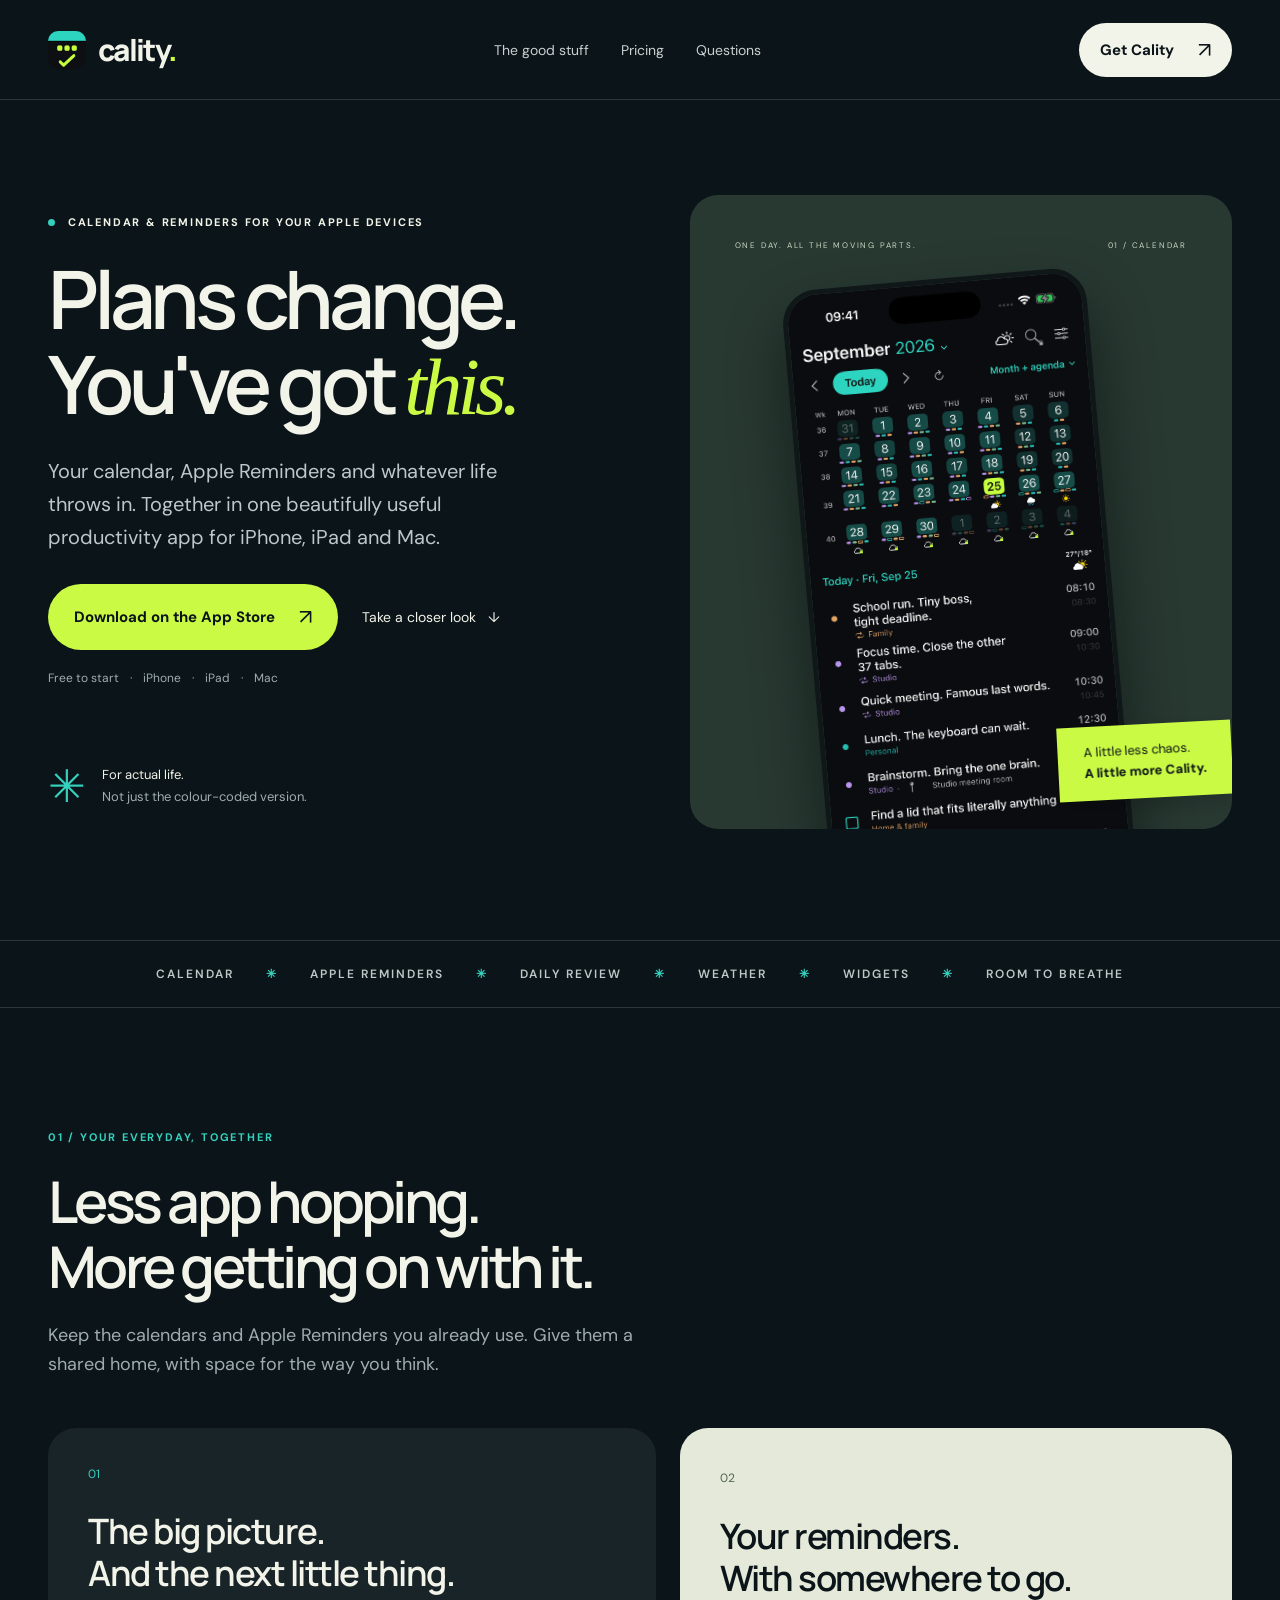
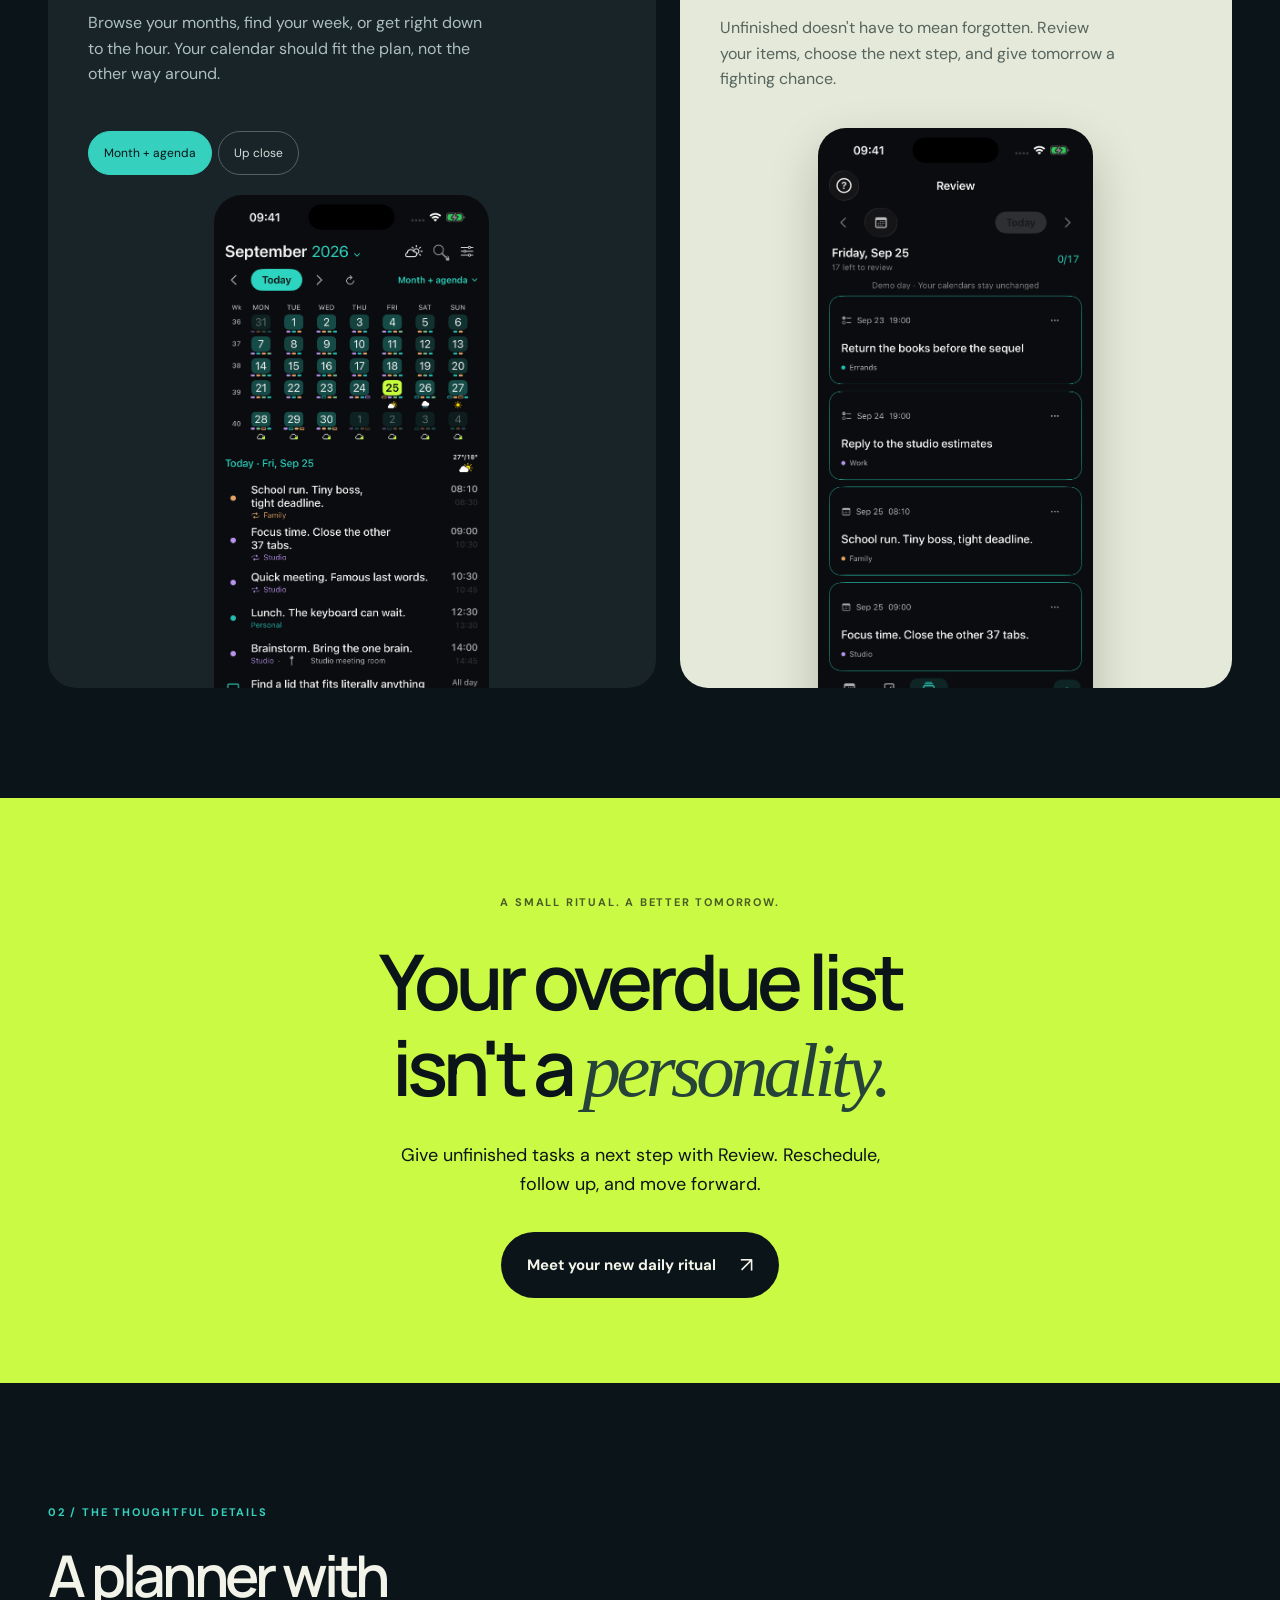
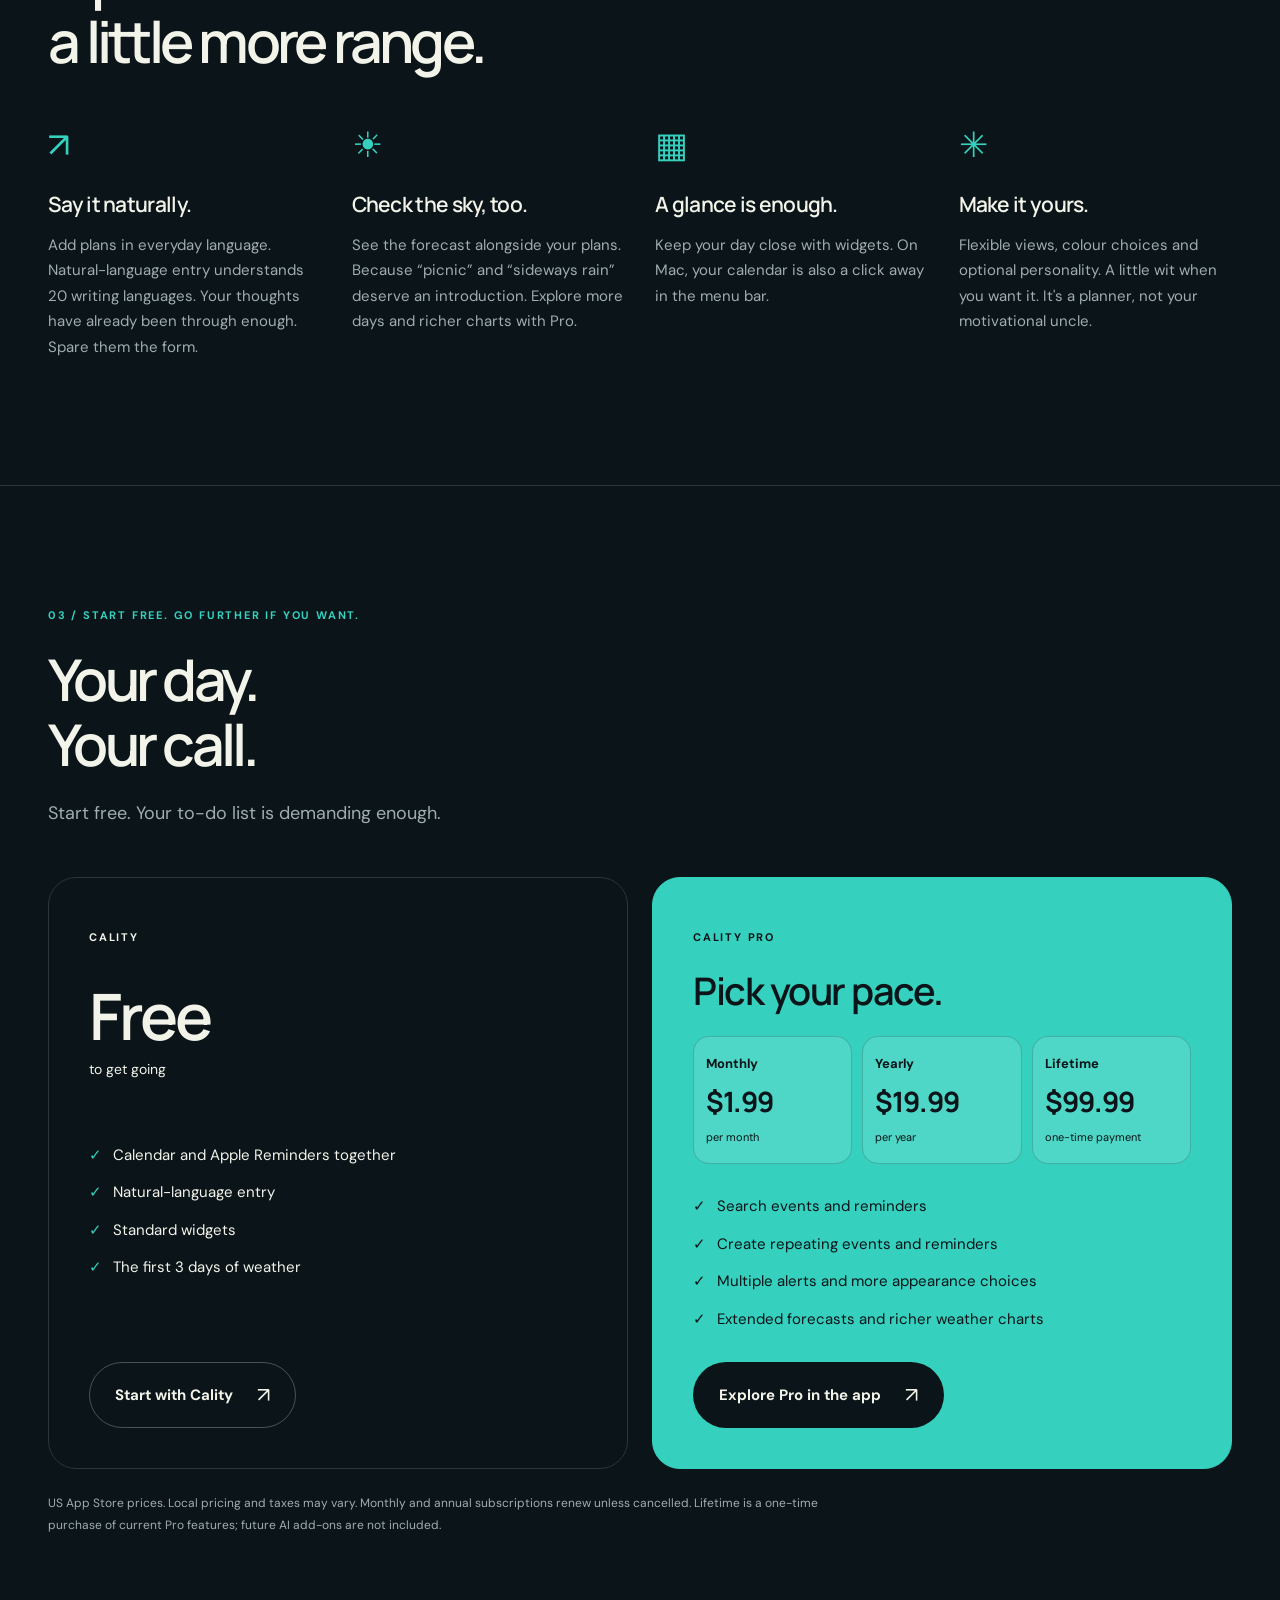
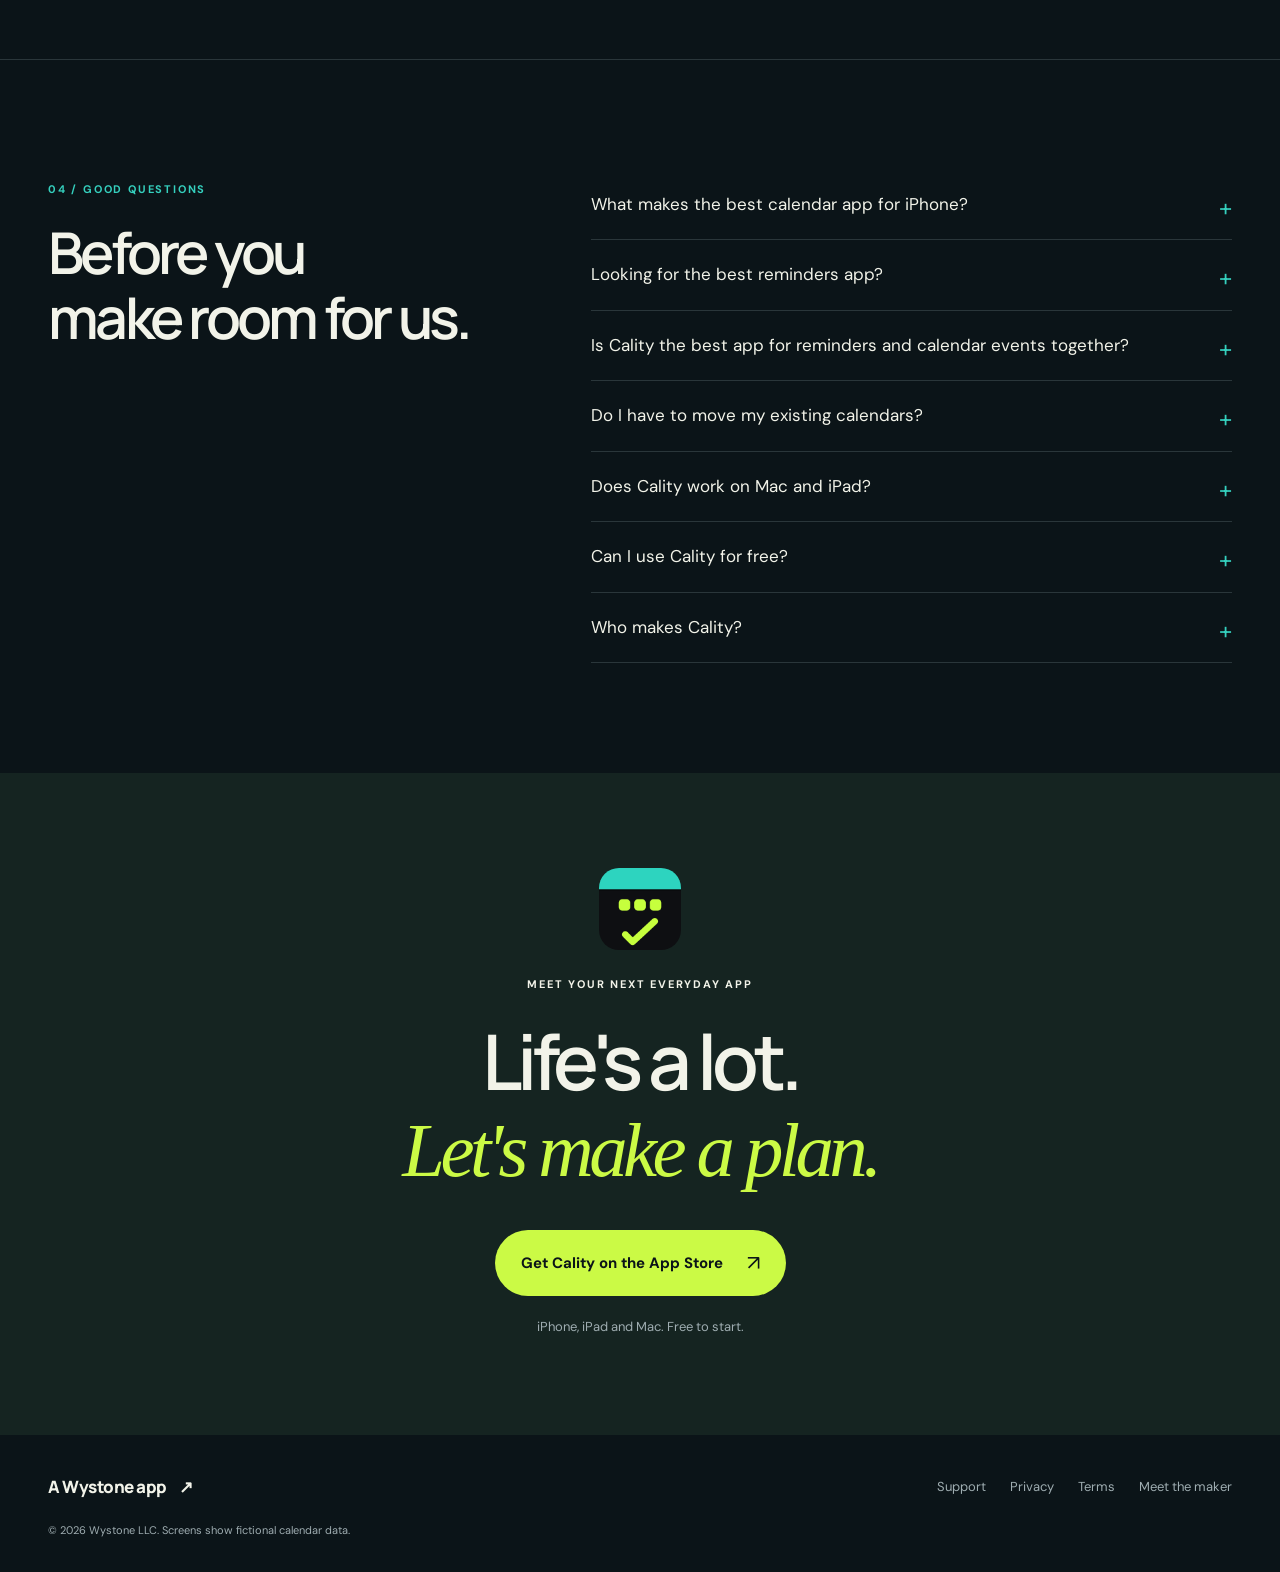
==== commit 6476a88f: "Fix hero corners and refresh cached styles; enrich Cality search metadata" ====
--- a/cality/index.html
+++ b/cality/index.html
@@ -7,16 +7,18 @@
 <link rel="canonical" href="https://wystoneapps.com/cality/">
 <meta name="theme-color" content="#0b1418"><meta name="apple-itunes-app" content="app-id=6812285970">
 <meta property="og:type" content="website"><meta property="og:title" content="Cality. Plans change. You've got this."><meta property="og:description" content="Your calendar, Apple Reminders and a next step for everything unfinished. Free to start on iPhone, iPad and Mac."><meta property="og:url" content="https://wystoneapps.com/cality/">
+<meta property="og:image" content="https://wystoneapps.com/cality/assets/icon.png"><meta property="og:image:alt" content="Cality calendar and reminders app icon"><meta property="og:site_name" content="Cality by Wystone"><meta name="twitter:image" content="https://wystoneapps.com/cality/assets/icon.png">
+<meta name="robots" content="index,follow,max-image-preview:large">
 <meta name="twitter:card" content="summary"><meta name="twitter:title" content="Cality | Calendar & Reminders"><meta name="twitter:description" content="A little less chaos. A little more Cality. Free to start on iPhone, iPad and Mac.">
-<link rel="icon" href="assets/icon.png"><link rel="apple-touch-icon" href="assets/icon.png"><link rel="stylesheet" href="style.css">
-<script type="application/ld+json">{"@context":"https://schema.org","@type":"SoftwareApplication","name":"Cality","applicationCategory":"ProductivityApplication","operatingSystem":"iOS, iPadOS, macOS","url":"https://wystoneapps.com/cality/","downloadUrl":"https://apps.apple.com/us/app/calendar-tasks-cality/id6812285970","description":"A calendar and Apple Reminders app with daily Review, flexible calendar views, widgets and weather.","offers":{"@type":"Offer","price":"0","priceCurrency":"USD","description":"Free download with optional in-app purchases"},"publisher":{"@type":"Organization","name":"Wystone LLC","url":"https://wystoneapps.com/"}}</script>
+<link rel="icon" href="assets/icon.png"><link rel="apple-touch-icon" href="assets/icon.png"><link rel="stylesheet" href="style.css?v=20260926-2">
+<script type="application/ld+json">{"@context":"https://schema.org","@type":"SoftwareApplication","name":"Cality","applicationCategory":"ProductivityApplication","operatingSystem":"iOS, iPadOS, macOS","url":"https://wystoneapps.com/cality/","downloadUrl":"https://apps.apple.com/us/app/calendar-tasks-cality/id6812285970","description":"A calendar and Apple Reminders app with daily Review, flexible calendar views, widgets and weather.","offers":{"@type":"Offer","price":"0","priceCurrency":"USD","description":"Free download with optional in-app purchases"},"publisher":{"@type":"Organization","name":"Wystone LLC","url":"https://wystoneapps.com/"},"@id":"https://wystoneapps.com/cality/#app","image":"https://wystoneapps.com/cality/assets/icon.png","screenshot":["https://wystoneapps.com/cality/assets/calendar.png","https://wystoneapps.com/cality/assets/review.png"],"featureList":["Calendar and Apple Reminders together","Daily Review for unfinished tasks","Natural-language event entry","Calendar views from months to hours","Weather forecasts","Home Screen widgets","Mac menu bar calendar"]}</script>
 </head>
 <body>
 <a class="skip" href="#main">Skip to content</a>
 <header><a class="brand" href="#" aria-label="Cality home"><img src="assets/icon.png" width="38" height="38" alt=""><span>cality<span class="dot">.</span></span></a><nav aria-label="Main navigation"><a href="#features">The good stuff</a><a href="#pricing">Pricing</a><a href="#questions">Questions</a></nav><a class="button small" href="https://apps.apple.com/us/app/calendar-tasks-cality/id6812285970">Get Cality <span aria-hidden="true">↗</span></a></header>
 <main id="main">
 <section class="hero wrap">
-<div class="hero-copy"><p class="eyebrow"><span class="status-dot"></span> CALENDAR &amp; REMINDERS FOR YOUR APPLE DEVICES</p><h1>Plans change.<br>You've got <em>this.</em></h1><p class="intro">Your calendar, reminders and whatever life throws in. Together in one beautifully useful app.</p><div class="hero-actions"><a class="button primary" href="https://apps.apple.com/us/app/calendar-tasks-cality/id6812285970">Download on the App Store <span aria-hidden="true">↗</span></a><a class="text-link" href="#features">Take a closer look <span aria-hidden="true">↓</span></a></div><p class="platforms">Free to start <span>·</span> iPhone <span>·</span> iPad <span>·</span> Mac</p><div class="hero-note"><span aria-hidden="true">✳</span><p>For actual life.<br><span>Not just the colour-coded version.</span></p></div></div>
+<div class="hero-copy"><p class="eyebrow"><span class="status-dot"></span> CALENDAR &amp; REMINDERS FOR YOUR APPLE DEVICES</p><h1>Plans change.<br>You've got <em>this.</em></h1><p class="intro">Your calendar, Apple Reminders and whatever life throws in. Together in one beautifully useful productivity app for iPhone, iPad and Mac.</p><div class="hero-actions"><a class="button primary" href="https://apps.apple.com/us/app/calendar-tasks-cality/id6812285970">Download on the App Store <span aria-hidden="true">↗</span></a><a class="text-link" href="#features">Take a closer look <span aria-hidden="true">↓</span></a></div><p class="platforms">Free to start <span>·</span> iPhone <span>·</span> iPad <span>·</span> Mac</p><div class="hero-note"><span aria-hidden="true">✳</span><p>For actual life.<br><span>Not just the colour-coded version.</span></p></div></div>
 <div class="hero-visual"><div class="visual-label"><span>ONE DAY. ALL THE MOVING PARTS.</span><span>01 / CALENDAR</span></div><img class="hero-screen" src="assets/calendar.png" alt="Cality month calendar and agenda with fictional events and reminders" width="1320" height="2868" fetchpriority="high"><div class="side-note">A little less chaos.<br><b>A little more Cality.</b></div></div>
 </section>
 <div class="ticker" aria-label="Cality features"><div>CALENDAR <span>✳</span> APPLE REMINDERS <span>✳</span> DAILY REVIEW <span>✳</span> WEATHER <span>✳</span> WIDGETS <span>✳</span> ROOM TO BREATHE</div></div>
--- a/cality/style.css
+++ b/cality/style.css
@@ -1,5 +1,9 @@
 @import url('https://fonts.googleapis.com/css2?family=DM+Sans:wght@400;500;600;700&family=Manrope:wght@400;500;600;700;800&display=swap');
-:root{--navy:#0b1418;--paper:#f2f3e9;--muted:#9fadb1;--teal:#35d0be;--lime:#cbfa45;--line:#2a363a;--radius:28px}*{box-sizing:border-box}html{scroll-behavior:smooth;scroll-padding-top:100px}body{margin:0;background:var(--navy);color:var(--paper);font-family:'DM Sans',sans-serif;-webkit-font-smoothing:antialiased}a{color:inherit;text-decoration:none}button{font:inherit}img{display:block;max-width:100%;height:auto}button,a,summary{-webkit-tap-highlight-color:transparent}a:focus-visible,button:focus-visible,summary:focus-visible{outline:3px solid var(--teal);outline-offset:5px}.skip{position:absolute;top:-100px;left:20px;background:var(--lime);color:var(--navy);padding:15px;z-index:99}.skip:focus{top:10px}.wrap{max-width:1280px;margin:auto;padding:0 48px}header{height:100px;display:flex;align-items:center;justify-content:space-between;gap:24px;max-width:1440px;margin:auto;padding:0 48px;border-bottom:1px solid var(--line)}.brand{display:flex;align-items:center;gap:12px;font-size:30px;font-weight:800;letter-spacing:-1.7px;font-family:Manrope,sans-serif}.brand img{border-radius:10px}.dot{color:var(--lime)}nav{display:flex;gap:32px;font-size:14px;color:#c8d0d0}nav a:hover,.text-link:hover{color:var(--teal)}.button{display:inline-flex;align-items:center;justify-content:center;gap:24px;border:1px solid transparent;border-radius:100px;padding:18px 25px;font-weight:700;font-size:15px;transition:transform .2s,background .2s}.button:hover{transform:translateY(-3px)}.button.small{padding:12px 20px;background:var(--paper);color:var(--navy)}.button.primary{background:var(--lime);color:var(--navy)}.button.dark{background:var(--navy);color:var(--paper)}.button.outline{border-color:#475356}.button span{font-size:21px;font-weight:400}.hero{display:grid;grid-template-columns:1.1fr 1fr;gap:45px;align-items:center;padding-top:72px;padding-bottom:88px;min-height:840px}.eyebrow{font-size:11px;font-weight:700;letter-spacing:1.8px;line-height:1.6}.status-dot{display:inline-block;width:7px;height:7px;border-radius:100%;background:var(--teal);margin-right:8px}h1,h2,h3{font-family:Manrope,sans-serif;letter-spacing:-.065em;margin:0;font-weight:600}h1{font-size:clamp(58px,6.3vw,89px);line-height:1.055;margin-top:25px}em{font-family:Georgia,serif;font-weight:400;color:var(--lime);letter-spacing:-.06em}.intro{max-width:460px;font-size:20px;line-height:1.65;color:#bcc8ca;margin:26px 0 30px}.hero-actions{display:flex;align-items:center;gap:24px;flex-wrap:wrap}.text-link{font-size:14px}.text-link span{margin-left:8px}.platforms{font-size:12px;color:var(--muted);margin-top:20px}.platforms span{padding:0 8px}.hero-note{display:flex;gap:16px;align-items:center;margin-top:65px}.hero-note>span{font-size:45px;color:var(--teal)}.hero-note p{font-size:13px;line-height:1.7}.hero-note p span{color:var(--muted)}.hero-visual{position:relative;min-height:630px;background:#283932;border-radius:160px 160px 28px 28px;padding:45px 45px 0;overflow:hidden;display:flex;flex-direction:column;align-items:center}.visual-label{font-size:8px;letter-spacing:1.8px;display:flex;justify-content:space-between;gap:20px;width:100%;margin:0 0 28px;color:#c6d8c1}.hero-screen{width:305px;border-radius:35px;border:5px solid #101719;box-shadow:0 30px 60px #0007;transform:rotate(-5deg);margin-bottom:-100px}.side-note{position:absolute;bottom:32px;right:0;background:var(--lime);color:var(--navy);padding:16px 26px;font-size:13px;line-height:1.6;transform:rotate(-3deg);box-shadow:0 8px 20px #0003}.ticker{border-top:1px solid var(--line);border-bottom:1px solid var(--line);overflow:hidden;padding:25px 0;color:#bdc8c7;font-size:12px;letter-spacing:2px;font-weight:600}.ticker>div{display:flex;justify-content:center;gap:32px;white-space:nowrap}.ticker span{color:var(--teal)}.section{padding-top:110px;padding-bottom:110px}.section-heading{max-width:720px;margin-bottom:48px}.section-heading .eyebrow{color:var(--teal);margin-bottom:22px}h2{font-size:clamp(40px,4.5vw,64px);line-height:1.13}.section-heading>p:last-child:not(.eyebrow){font-size:18px;line-height:1.65;color:var(--muted);max-width:590px;margin-top:22px}.feature-grid{display:grid;grid-template-columns:1.1fr 1fr;gap:24px}.feature{padding:38px 40px 0;border-radius:var(--radius);overflow:hidden;background:#182428;position:relative;max-height:860px}.feature .index{color:var(--teal);font-size:12px}.feature h3{font-size:35px;line-height:1.2;margin-top:28px;letter-spacing:-1.5px}.feature p{font-size:16px;color:#aebfc0;line-height:1.6;max-width:400px}.feature.review{background:#e4e9d9;color:var(--navy)}.feature.review .index{color:#526555}.feature.review p{color:#56645d}.feature.review>img{width:275px;margin:36px auto 0;border-radius:28px 28px 0 0;box-shadow:0 20px 50px #0003}.view-switch{display:flex;gap:6px;margin:28px 0 20px;flex-wrap:wrap}.view-switch button{border-radius:100px;background:none;border:1px solid #526262;color:#d5dfdb;padding:10px 15px;cursor:pointer;font-size:12px;min-height:44px}.view-switch button.active{background:var(--teal);color:var(--navy);border-color:var(--teal)}.screen-stage{max-height:475px;overflow:hidden}.screen-stage img{width:275px;margin:auto;border-radius:28px 28px 0 0}.review-band{background:var(--lime);color:var(--navy);padding:85px 0;text-align:center}.review-band .eyebrow{color:#4b5d24}.review-band h2{font-size:clamp(45px,6vw,84px);margin:26px 0}.review-band em{color:#254339}.review-band p:not(.eyebrow){max-width:480px;margin:25px auto;font-size:18px;line-height:1.6}.review-band .button{background:var(--navy);color:var(--paper);margin-top:8px}.details-grid{display:grid;grid-template-columns:repeat(4,1fr);gap:30px}.detail-symbol{display:block;color:var(--teal);font-size:35px;margin:0 0 22px}.details-grid h3{font-size:21px;letter-spacing:-.7px}.details-grid p{font-size:15px;line-height:1.7;color:var(--muted)}.pricing-section{border-top:1px solid var(--line)}.pricing-grid{display:grid;grid-template-columns:1fr 1fr;gap:24px}.price{padding:40px;border:1px solid var(--line);border-radius:var(--radius)}.price h3{font-size:64px;line-height:1.1;margin:24px 0;letter-spacing:-3px}.price h3 span{display:block;font-family:'DM Sans',sans-serif;font-size:14px;font-weight:400;letter-spacing:0;margin-top:10px}.price.pro{background:var(--teal);color:var(--navy);border-color:var(--teal)}.price-options{font-size:14px;margin:0}.price ul{padding:0;list-style:none;font-size:15px;line-height:1.7;margin:30px 0}.price li{margin:12px 0;padding-left:24px;position:relative}.price li:before{content:'✓';position:absolute;left:0;color:var(--teal)}.price.pro li:before{color:var(--navy)}.price.free{display:flex;flex-direction:column}.price.free ul{flex:1}.price .button{align-self:flex-start}.fine-print{font-size:12px;color:var(--muted);max-width:820px;line-height:1.8;margin-top:24px}.faq{display:grid;grid-template-columns:.85fr 1.15fr;gap:70px;border-top:1px solid var(--line)}details{border-bottom:1px solid var(--line)}summary{list-style:none;cursor:pointer;font-size:17px;line-height:1.5;padding:22px 36px 22px 0;position:relative}summary::-webkit-details-marker{display:none}summary:after{content:'+';position:absolute;right:0;top:20px;font-size:24px;color:var(--teal)}details[open] summary:after{content:'−'}details p{font-size:15px;line-height:1.8;color:var(--muted);margin:0 0 24px}.closing{padding:95px 0 100px;background:#152421;text-align:center}.closing img{border-radius:20px;margin:0 auto 26px}.closing h2{font-size:clamp(48px,6vw,84px);margin:24px 0 35px}.closing>div>p:last-child{font-size:13px;color:var(--muted);margin:22px 0 0}footer{padding-top:40px!important;padding-bottom:35px!important;display:flex;align-items:center;justify-content:space-between;gap:25px;flex-wrap:wrap}footer .brand{font-size:17px;letter-spacing:-.5px}footer>div{display:flex;gap:24px;font-size:13px;color:var(--muted)}footer p{font-size:11px;color:var(--muted);flex-basis:100%;margin:0}footer a:hover{color:var(--teal)}@media(max-width:1050px){.wrap{padding-left:30px;padding-right:30px}.hero{gap:24px}h1{font-size:66px}.hero-visual{padding-left:24px;padding-right:24px}.hero-actions{gap:18px}.details-grid{grid-template-columns:1fr 1fr}.faq{gap:35px}.hero-note{margin-top:30px}}@media(max-width:760px){header{height:80px;padding:0 22px}.brand{font-size:26px}header nav{display:none}.button.small{font-size:13px;padding:10px 16px}.wrap{padding-left:24px;padding-right:24px}.hero{grid-template-columns:1fr;padding-top:48px;padding-bottom:48px;min-height:0}.hero-copy{max-width:540px}h1{font-size:clamp(53px,10vw,74px);margin-top:20px}.intro{font-size:18px}.hero-note{display:none}.hero-visual{margin-top:30px;min-height:510px;max-height:610px;border-radius:100px 100px 24px 24px}.hero-screen{width:275px;margin-bottom:-130px}.visual-label{font-size:7px}.ticker>div{justify-content:flex-start;padding-left:24px;gap:24px}.section{padding-top:65px;padding-bottom:65px}.section-heading{margin-bottom:32px}h2{font-size:43px}.feature-grid,.pricing-grid,.faq{grid-template-columns:1fr}.feature{padding:30px 28px 0;max-height:770px}.feature h3{font-size:31px}.feature.review>img{max-height:560px;object-fit:cover;object-position:top}.review-band{padding:65px 0}.review-band h2{font-size:50px}.details-grid{gap:22px}.details-grid h3{font-size:19px}.details-grid p{font-size:14px}.price{padding:30px}.faq{gap:0}.closing{padding:65px 0}.closing h2{font-size:49px}footer>div{flex-wrap:wrap;gap:18px}.eyebrow{font-size:10px;letter-spacing:1.4px}}@media(prefers-reduced-motion:reduce){html{scroll-behavior:auto}.button{transition:none}}
+:root{--navy:#0b1418;--paper:#f2f3e9;--muted:#9fadb1;--teal:#35d0be;--lime:#cbfa45;--line:#2a363a;--radius:28px}*{box-sizing:border-box}html{scroll-behavior:smooth;scroll-padding-top:100px}body{margin:0;background:var(--navy);color:var(--paper);font-family:'DM Sans',sans-serif;-webkit-font-smoothing:antialiased}a{color:inherit;text-decoration:none}button{font:inherit}img{display:block;max-width:100%;height:auto}button,a,summary{-webkit-tap-highlight-color:transparent}a:focus-visible,button:focus-visible,summary:focus-visible{outline:3px solid var(--teal);outline-offset:5px}.skip{position:absolute;top:-100px;left:20px;background:var(--lime);color:var(--navy);padding:15px;z-index:99}.skip:focus{top:10px}.wrap{max-width:1280px;margin:auto;padding:0 48px}header{height:100px;display:flex;align-items:center;justify-content:space-between;gap:24px;max-width:1440px;margin:auto;padding:0 48px;border-bottom:1px solid var(--line)}.brand{display:flex;align-items:center;gap:12px;font-size:30px;font-weight:800;letter-spacing:-1.7px;font-family:Manrope,sans-serif}.brand img{border-radius:10px}.dot{color:var(--lime)}nav{display:flex;gap:32px;font-size:14px;color:#c8d0d0}nav a:hover,.text-link:hover{color:var(--teal)}.button{display:inline-flex;align-items:center;justify-content:center;gap:24px;border:1px solid transparent;border-radius:100px;padding:18px 25px;font-weight:700;font-size:15px;transition:transform .2s,background .2s}.button:hover{transform:translateY(-3px)}.button.small{padding:12px 20px;background:var(--paper);color:var(--navy)}.button.primary{background:var(--lime);color:var(--navy)}.button.dark{background:var(--navy);color:var(--paper)}.button.outline{border-color:#475356}.button span{font-size:21px;font-weight:400}.hero{display:grid;grid-template-columns:1.1fr 1fr;gap:45px;align-items:center;padding-top:72px;padding-bottom:88px;min-height:840px}.eyebrow{font-size:11px;font-weight:700;letter-spacing:1.8px;line-height:1.6}.status-dot{display:inline-block;width:7px;height:7px;border-radius:100%;background:var(--teal);margin-right:8px}h1,h2,h3{font-family:Manrope,sans-serif;letter-spacing:-.065em;margin:0;font-weight:600}h1{font-size:clamp(58px,6.3vw,89px);line-height:1.055;margin-top:25px}em{font-family:Georgia,serif;font-weight:400;color:var(--lime);letter-spacing:-.06em}.intro{max-width:460px;font-size:20px;line-height:1.65;color:#bcc8ca;margin:26px 0 30px}.hero-actions{display:flex;align-items:center;gap:24px;flex-wrap:wrap}.text-link{font-size:14px}.text-link span{margin-left:8px}.platforms{font-size:12px;color:var(--muted);margin-top:20px}.platforms span{padding:0 8px}.hero-note{display:flex;gap:16px;align-items:center;margin-top:65px}.hero-note>span{font-size:45px;color:var(--teal)}.hero-note p{font-size:13px;line-height:1.7}.hero-note p span{color:var(--muted)}.hero-visual{position:relative;min-height:630px;background:#283932;border-radius:28px;padding:45px 45px 0;overflow:hidden;display:flex;flex-direction:column;align-items:center}.visual-label{font-size:8px;letter-spacing:1.8px;display:flex;justify-content:space-between;gap:20px;width:100%;margin:0 0 28px;color:#c6d8c1}.hero-screen{width:305px;border-radius:35px;border:5px solid #101719;box-shadow:0 30px 60px #0007;transform:rotate(-5deg);margin-bottom:-100px}.side-note{position:absolute;bottom:32px;right:0;background:var(--lime);color:var(--navy);padding:16px 26px;font-size:13px;line-height:1.6;transform:rotate(-3deg);box-shadow:0 8px 20px #0003}.ticker{border-top:1px solid var(--line);border-bottom:1px solid var(--line);overflow:hidden;padding:25px 0;color:#bdc8c7;font-size:12px;letter-spacing:2px;font-weight:600}.ticker>div{display:flex;justify-content:center;gap:32px;white-space:nowrap}.ticker span{color:var(--teal)}.section{padding-top:110px;padding-bottom:110px}.section-heading{max-width:720px;margin-bottom:48px}.section-heading .eyebrow{color:var(--teal);margin-bottom:22px}h2{font-size:clamp(40px,4.5vw,64px);line-height:1.13}.section-heading>p:last-child:not(.eyebrow){font-size:18px;line-height:1.65;color:var(--muted);max-width:590px;margin-top:22px}.feature-grid{display:grid;grid-template-columns:1.1fr 1fr;gap:24px}.feature{padding:38px 40px 0;border-radius:var(--radius);overflow:hidden;background:#182428;position:relative;max-height:860px}.feature .index{color:var(--teal);font-size:12px}.feature h3{font-size:35px;line-height:1.2;margin-top:28px;letter-spacing:-1.5px}.feature p{font-size:16px;color:#aebfc0;line-height:1.6;max-width:400px}.feature.review{background:#e4e9d9;color:var(--navy)}.feature.review .index{color:#526555}.feature.review p{color:#56645d}.feature.review>img{width:275px;margin:36px auto 0;border-radius:28px 28px 0 0;box-shadow:0 20px 50px #0003}.view-switch{display:flex;gap:6px;margin:28px 0 20px;flex-wrap:wrap}.view-switch button{border-radius:100px;background:none;border:1px solid #526262;color:#d5dfdb;padding:10px 15px;cursor:pointer;font-size:12px;min-height:44px}.view-switch button.active{background:var(--teal);color:var(--navy);border-color:var(--teal)}.screen-stage{flex:1;min-height:0;overflow:hidden}.screen-stage img{width:275px;margin:auto;border-radius:28px 28px 0 0}.review-band{background:var(--lime);color:var(--navy);padding:85px 0;text-align:center}.review-band .eyebrow{color:#4b5d24}.review-band h2{font-size:clamp(45px,6vw,84px);margin:26px 0}.review-band em{color:#254339}.review-band p:not(.eyebrow){max-width:480px;margin:25px auto;font-size:18px;line-height:1.6}.review-band .button{background:var(--navy);color:var(--paper);margin-top:8px}.details-grid{display:grid;grid-template-columns:repeat(4,1fr);gap:30px}.detail-symbol{display:block;color:var(--teal);font-size:35px;margin:0 0 22px}.details-grid h3{font-size:21px;letter-spacing:-.7px}.details-grid p{font-size:15px;line-height:1.7;color:var(--muted)}.pricing-section{border-top:1px solid var(--line)}.pricing-grid{display:grid;grid-template-columns:1fr 1fr;gap:24px}.price{padding:40px;border:1px solid var(--line);border-radius:var(--radius)}.price h3{font-size:64px;line-height:1.1;margin:24px 0;letter-spacing:-3px}.price h3 span{display:block;font-family:'DM Sans',sans-serif;font-size:14px;font-weight:400;letter-spacing:0;margin-top:10px}.price.pro{background:var(--teal);color:var(--navy);border-color:var(--teal)}.price-options{font-size:14px;margin:0}.price ul{padding:0;list-style:none;font-size:15px;line-height:1.7;margin:30px 0}.price li{margin:12px 0;padding-left:24px;position:relative}.price li:before{content:'✓';position:absolute;left:0;color:var(--teal)}.price.pro li:before{color:var(--navy)}.price.free{display:flex;flex-direction:column}.price.free ul{flex:1}.price .button{align-self:flex-start}.fine-print{font-size:12px;color:var(--muted);max-width:820px;line-height:1.8;margin-top:24px}.faq{display:grid;grid-template-columns:.85fr 1.15fr;gap:70px;border-top:1px solid var(--line)}details{border-bottom:1px solid var(--line)}summary{list-style:none;cursor:pointer;font-size:17px;line-height:1.5;padding:22px 36px 22px 0;position:relative}summary::-webkit-details-marker{display:none}summary:after{content:'+';position:absolute;right:0;top:20px;font-size:24px;color:var(--teal)}details[open] summary:after{content:'−'}details p{font-size:15px;line-height:1.8;color:var(--muted);margin:0 0 24px}.closing{padding:95px 0 100px;background:#152421;text-align:center}.closing img{border-radius:20px;margin:0 auto 26px}.closing h2{font-size:clamp(48px,6vw,84px);margin:24px 0 35px}.closing>div>p:last-child{font-size:13px;color:var(--muted);margin:22px 0 0}footer{padding-top:40px!important;padding-bottom:35px!important;display:flex;align-items:center;justify-content:space-between;gap:25px;flex-wrap:wrap}footer .brand{font-size:17px;letter-spacing:-.5px}footer>div{display:flex;gap:24px;font-size:13px;color:var(--muted)}footer p{font-size:11px;color:var(--muted);flex-basis:100%;margin:0}footer a:hover{color:var(--teal)}@media(max-width:1050px){.wrap{padding-left:30px;padding-right:30px}.hero{gap:24px}h1{font-size:66px}.hero-visual{padding-left:24px;padding-right:24px}.hero-actions{gap:18px}.details-grid{grid-template-columns:1fr 1fr}.faq{gap:35px}.hero-note{margin-top:30px}}@media(max-width:760px){header{height:80px;padding:0 22px}.brand{font-size:26px}header nav{display:none}.button.small{font-size:13px;padding:10px 16px}.wrap{padding-left:24px;padding-right:24px}.hero{grid-template-columns:1fr;padding-top:48px;padding-bottom:48px;min-height:0}.hero-copy{max-width:540px}h1{font-size:clamp(53px,10vw,74px);margin-top:20px}.intro{font-size:18px}.hero-note{display:none}.hero-visual{margin-top:30px;min-height:510px;max-height:610px;border-radius:24px}.hero-screen{width:275px;margin-bottom:-130px}.visual-label{font-size:7px}.ticker>div{justify-content:flex-start;padding-left:24px;gap:24px}.section{padding-top:65px;padding-bottom:65px}.section-heading{margin-bottom:32px}h2{font-size:43px}.feature-grid,.pricing-grid,.faq{grid-template-columns:1fr}.feature{padding:30px 28px 0;max-height:770px}.feature h3{font-size:31px}.feature.review>img{max-height:560px;object-fit:cover;object-position:top}.review-band{padding:65px 0}.review-band h2{font-size:50px}.details-grid{gap:22px}.details-grid h3{font-size:19px}.details-grid p{font-size:14px}.price{padding:30px}.faq{gap:0}.closing{padding:65px 0}.closing h2{font-size:49px}footer>div{flex-wrap:wrap;gap:18px}.eyebrow{font-size:10px;letter-spacing:1.4px}}@media(prefers-reduced-motion:reduce){html{scroll-behavior:auto}.button{transition:none}}
 @media(prefers-reduced-motion:no-preference){.hero-copy{animation:arrive .7s ease-out both}.hero-visual{animation:arrive .9s .1s ease-out both}@keyframes arrive{from{opacity:0;transform:translateY(18px)}to{opacity:1;transform:translateY(0)}}}
 
 .price h3.pro-heading{font-size:38px;letter-spacing:-1.5px}.pro-plans{display:grid;grid-template-columns:repeat(3,minmax(0,1fr));gap:10px}.pro-plan{display:flex;flex-direction:column;gap:10px;padding:18px 12px;border:1px solid #0b141830;border-radius:16px;background:#ffffff20}.pro-plan>span{font-size:13px;font-weight:700}.pro-plan strong{font-family:Manrope,sans-serif;font-size:28px;letter-spacing:-1px}.pro-plan small{font-size:11px;line-height:1.4}@media(max-width:1050px) and (min-width:761px),(max-width:400px){.pro-plans{grid-template-columns:1fr}.pro-plan{display:grid;grid-template-columns:1fr auto;gap:4px 12px;align-items:center}.pro-plan small{grid-column:1/-1}.pro-plan strong{font-size:28px}}
+
+.feature.wide{display:flex;flex-direction:column}.feature.wide> :not(.screen-stage){flex-shrink:0}
+
+.hero-visual{border-radius:28px}@media(max-width:760px){.hero-visual{border-radius:24px}}
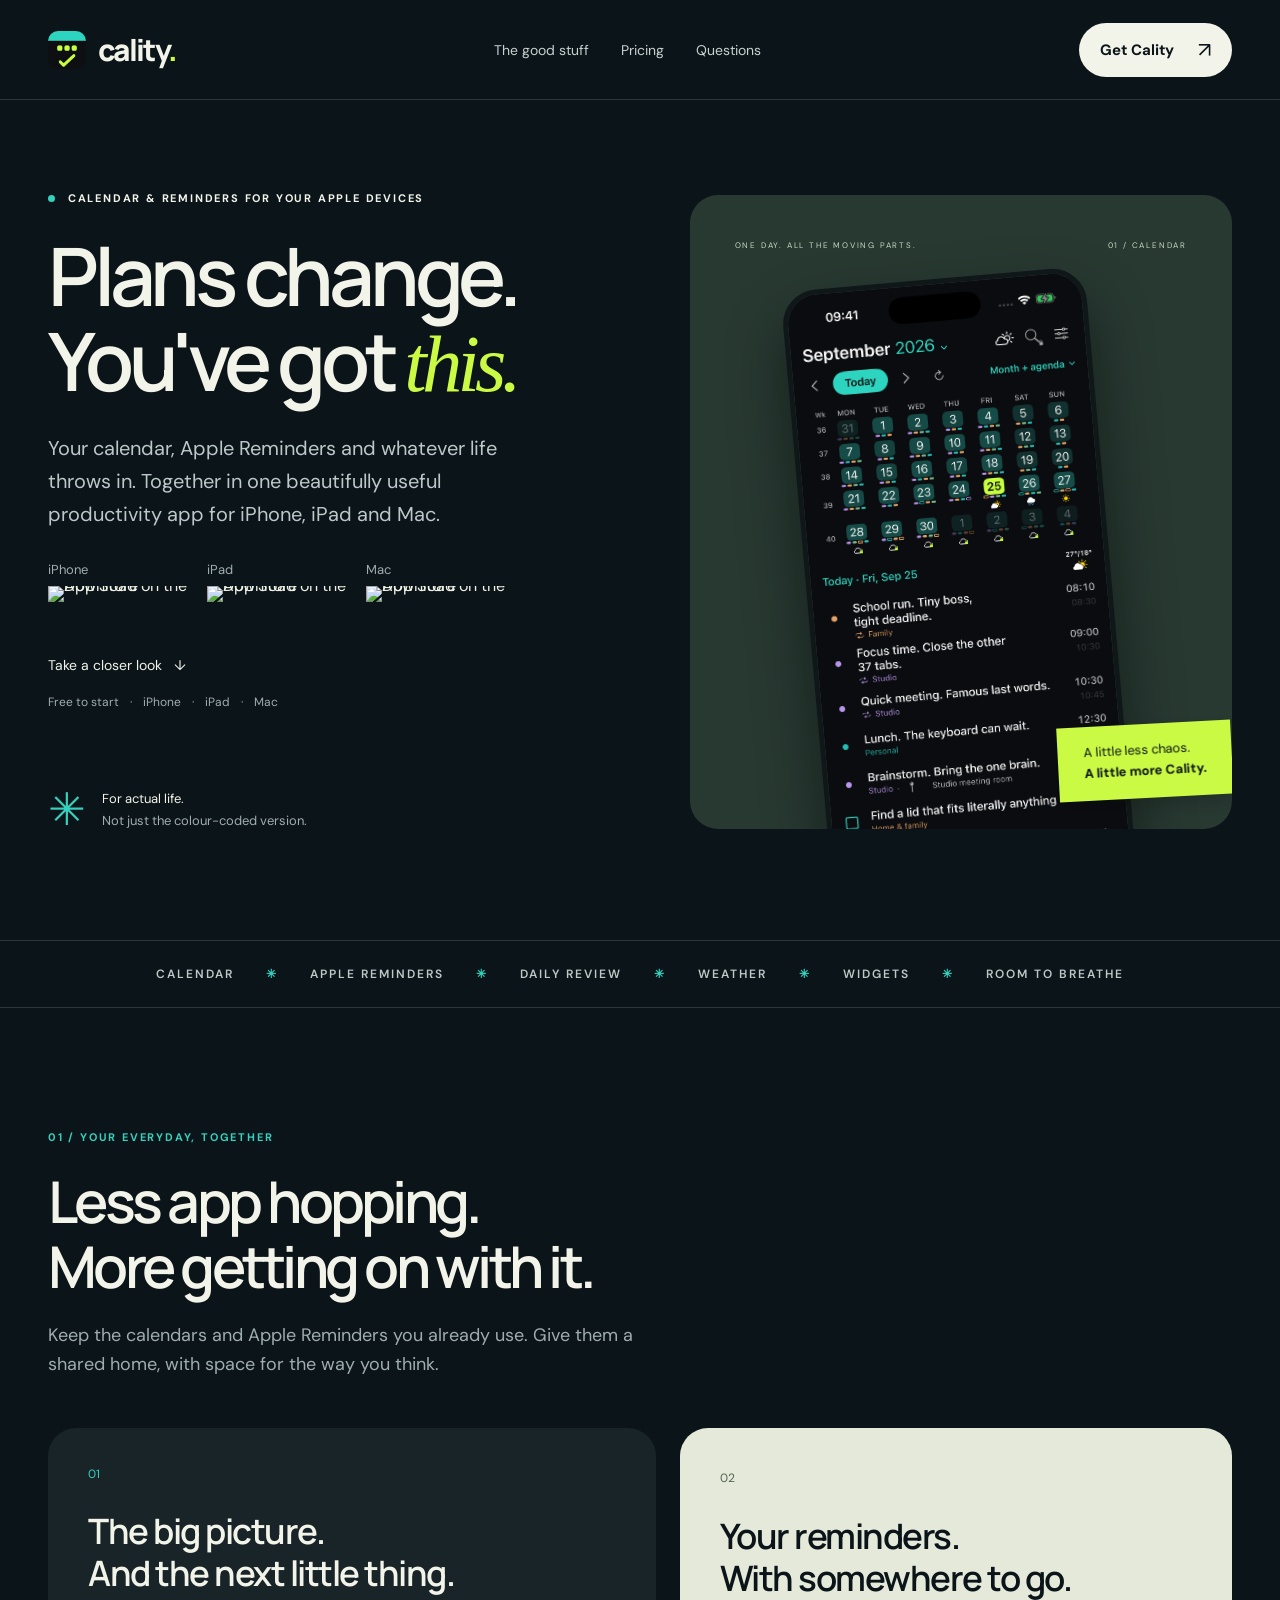
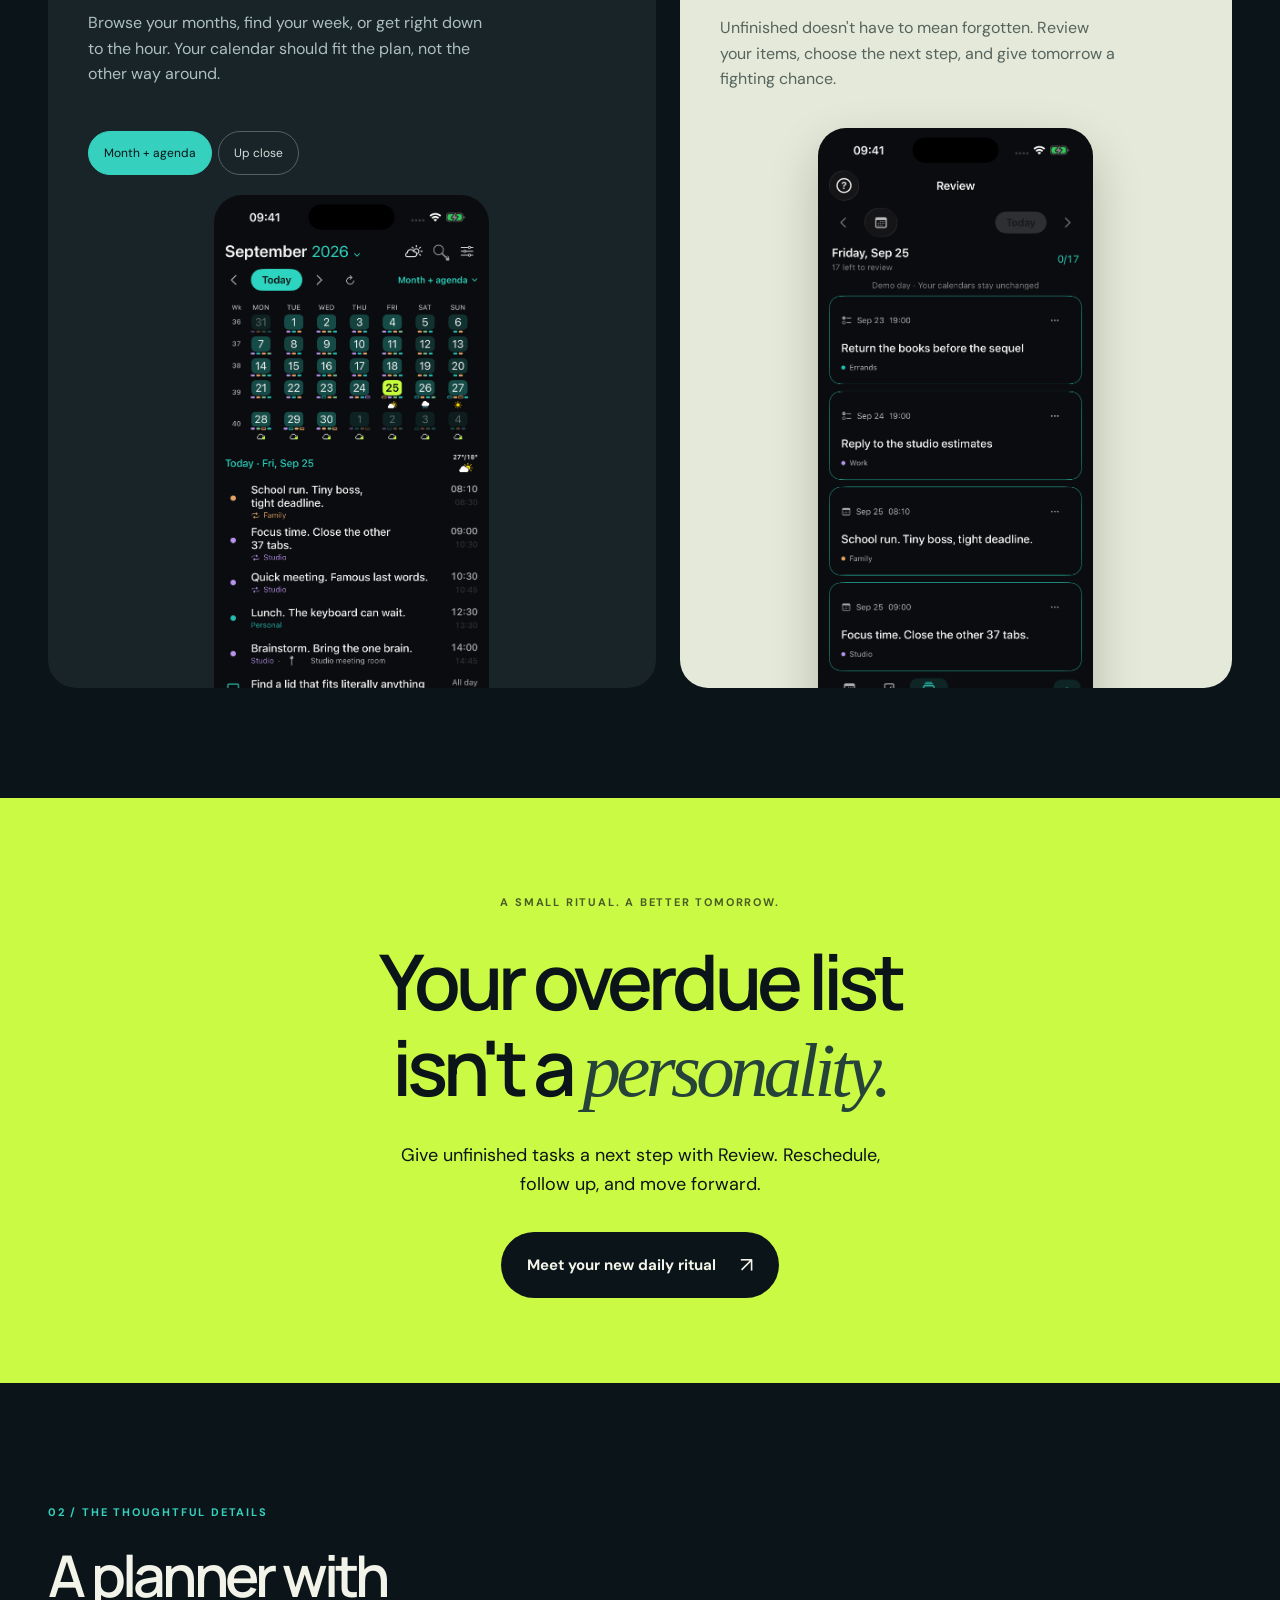
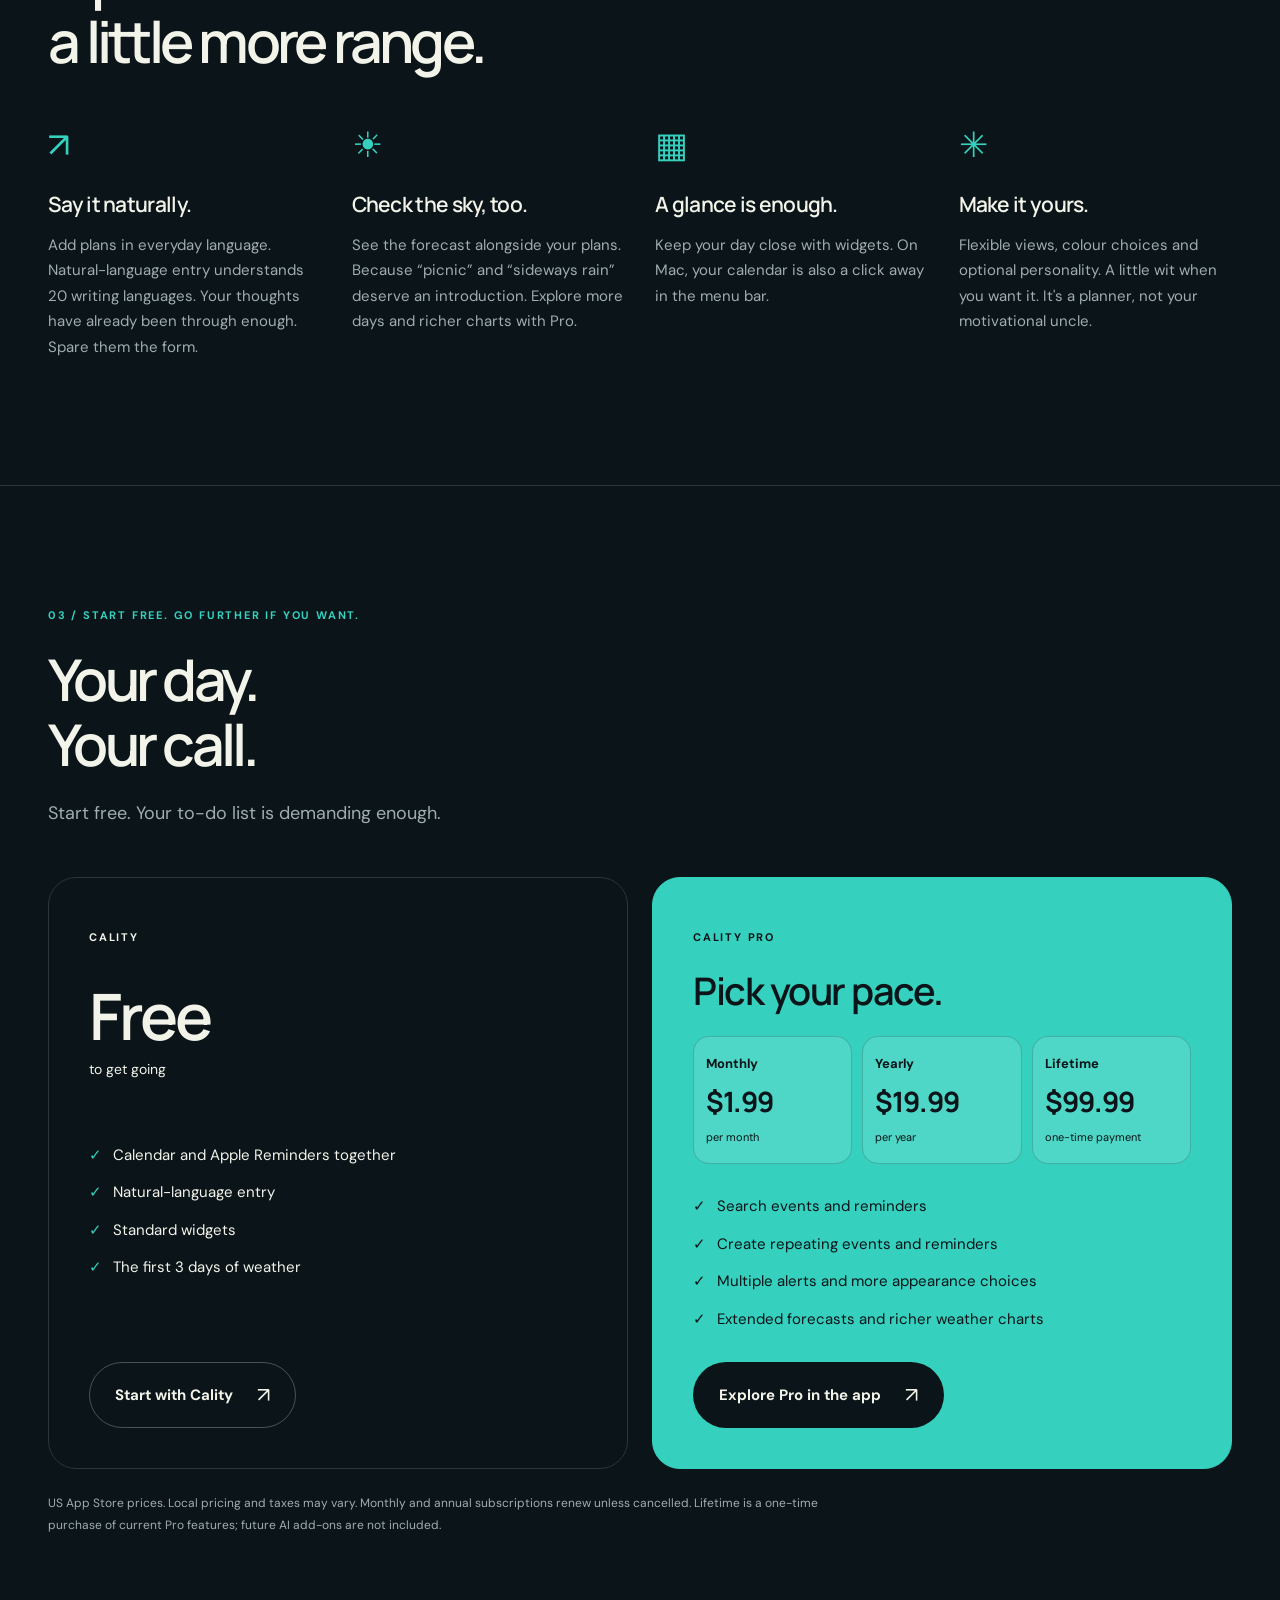
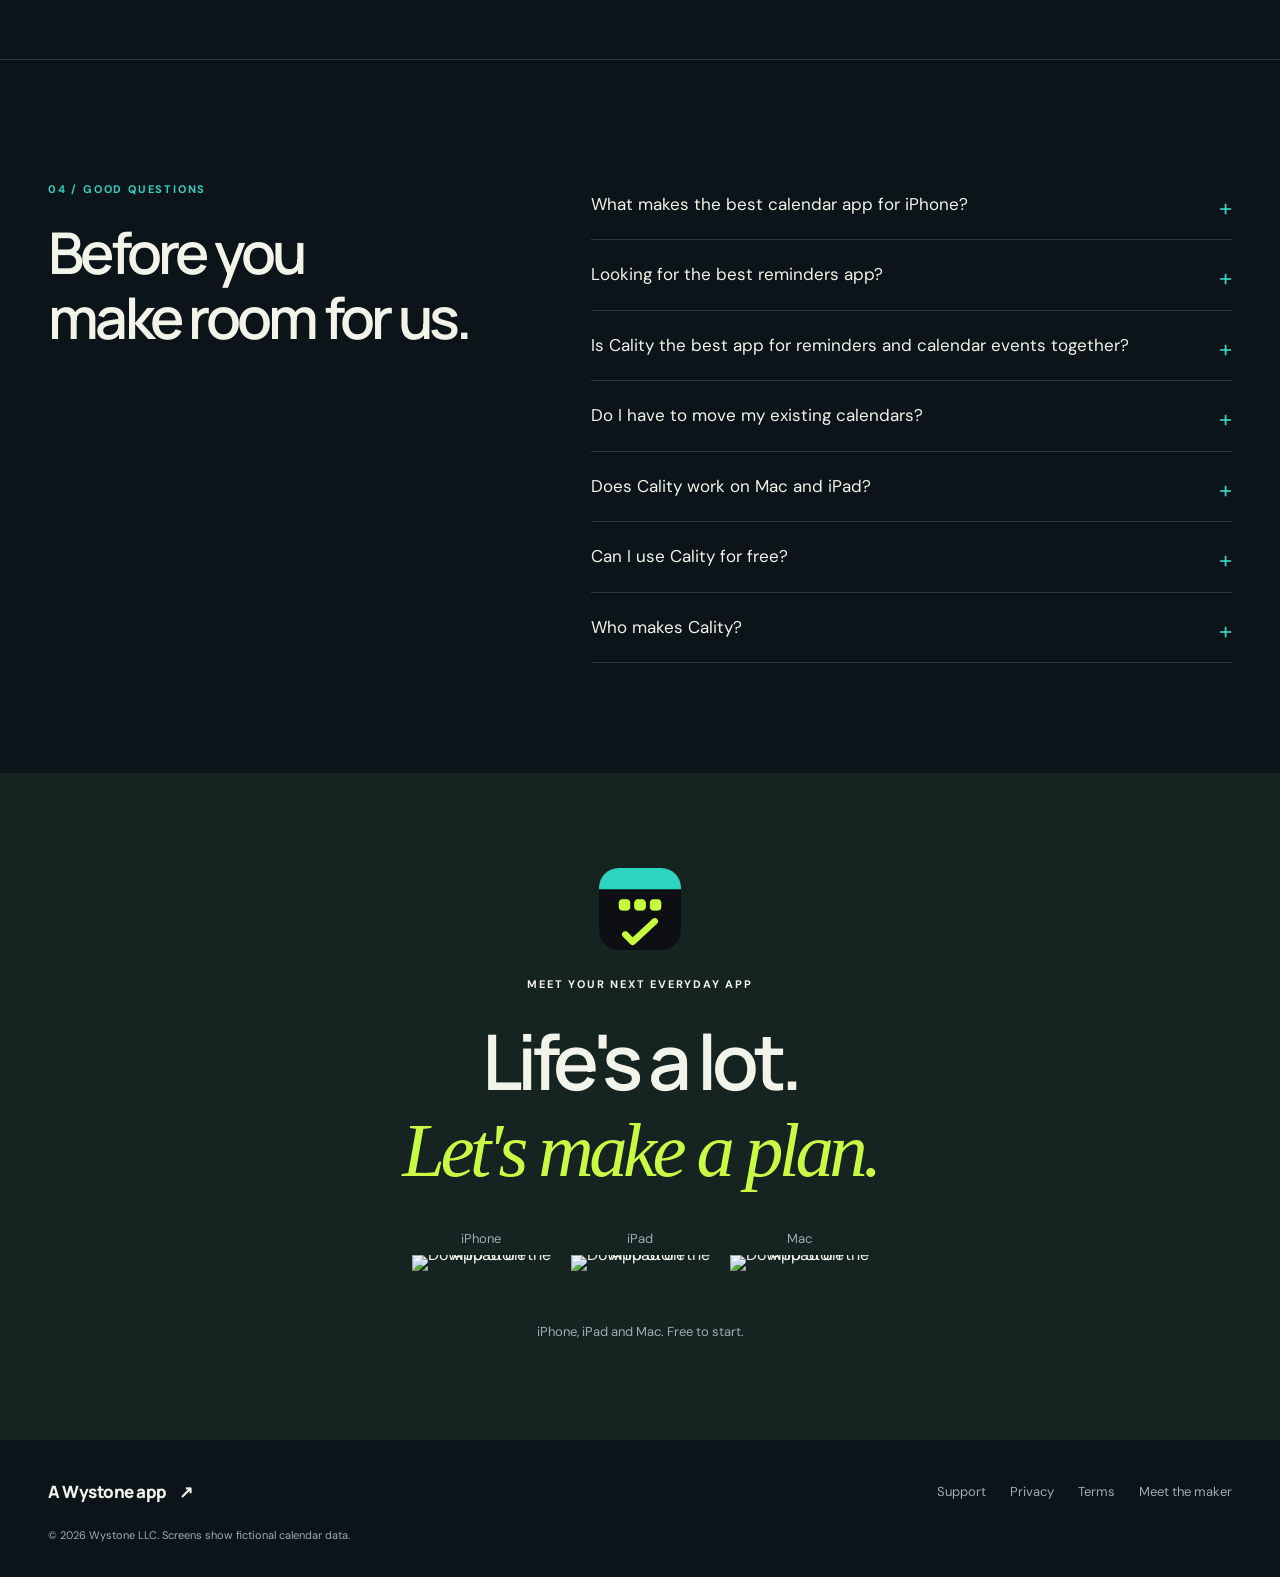
==== commit 024a4f91: "Use official App Store badges with explicit device download links" ====
--- a/cality/index.html
+++ b/cality/index.html
@@ -10,26 +10,26 @@
 <meta property="og:image" content="https://wystoneapps.com/cality/assets/icon.png"><meta property="og:image:alt" content="Cality calendar and reminders app icon"><meta property="og:site_name" content="Cality by Wystone"><meta name="twitter:image" content="https://wystoneapps.com/cality/assets/icon.png">
 <meta name="robots" content="index,follow,max-image-preview:large">
 <meta name="twitter:card" content="summary"><meta name="twitter:title" content="Cality | Calendar & Reminders"><meta name="twitter:description" content="A little less chaos. A little more Cality. Free to start on iPhone, iPad and Mac.">
-<link rel="icon" href="assets/icon.png"><link rel="apple-touch-icon" href="assets/icon.png"><link rel="stylesheet" href="style.css?v=20260926-2">
+<link rel="icon" href="assets/icon.png"><link rel="apple-touch-icon" href="assets/icon.png"><link rel="stylesheet" href="style.css?v=20260926-3">
 <script type="application/ld+json">{"@context":"https://schema.org","@type":"SoftwareApplication","name":"Cality","applicationCategory":"ProductivityApplication","operatingSystem":"iOS, iPadOS, macOS","url":"https://wystoneapps.com/cality/","downloadUrl":"https://apps.apple.com/us/app/calendar-tasks-cality/id6812285970","description":"A calendar and Apple Reminders app with daily Review, flexible calendar views, widgets and weather.","offers":{"@type":"Offer","price":"0","priceCurrency":"USD","description":"Free download with optional in-app purchases"},"publisher":{"@type":"Organization","name":"Wystone LLC","url":"https://wystoneapps.com/"},"@id":"https://wystoneapps.com/cality/#app","image":"https://wystoneapps.com/cality/assets/icon.png","screenshot":["https://wystoneapps.com/cality/assets/calendar.png","https://wystoneapps.com/cality/assets/review.png"],"featureList":["Calendar and Apple Reminders together","Daily Review for unfinished tasks","Natural-language event entry","Calendar views from months to hours","Weather forecasts","Home Screen widgets","Mac menu bar calendar"]}</script>
 </head>
 <body>
 <a class="skip" href="#main">Skip to content</a>
-<header><a class="brand" href="#" aria-label="Cality home"><img src="assets/icon.png" width="38" height="38" alt=""><span>cality<span class="dot">.</span></span></a><nav aria-label="Main navigation"><a href="#features">The good stuff</a><a href="#pricing">Pricing</a><a href="#questions">Questions</a></nav><a class="button small" href="https://apps.apple.com/us/app/calendar-tasks-cality/id6812285970">Get Cality <span aria-hidden="true">↗</span></a></header>
+<header><a class="brand" href="#" aria-label="Cality home"><img src="assets/icon.png" width="38" height="38" alt=""><span>cality<span class="dot">.</span></span></a><nav aria-label="Main navigation"><a href="#features">The good stuff</a><a href="#pricing">Pricing</a><a href="#questions">Questions</a></nav><a class="button small" href="#download">Get Cality <span aria-hidden="true">↗</span></a></header>
 <main id="main">
 <section class="hero wrap">
-<div class="hero-copy"><p class="eyebrow"><span class="status-dot"></span> CALENDAR &amp; REMINDERS FOR YOUR APPLE DEVICES</p><h1>Plans change.<br>You've got <em>this.</em></h1><p class="intro">Your calendar, Apple Reminders and whatever life throws in. Together in one beautifully useful productivity app for iPhone, iPad and Mac.</p><div class="hero-actions"><a class="button primary" href="https://apps.apple.com/us/app/calendar-tasks-cality/id6812285970">Download on the App Store <span aria-hidden="true">↗</span></a><a class="text-link" href="#features">Take a closer look <span aria-hidden="true">↓</span></a></div><p class="platforms">Free to start <span>·</span> iPhone <span>·</span> iPad <span>·</span> Mac</p><div class="hero-note"><span aria-hidden="true">✳</span><p>For actual life.<br><span>Not just the colour-coded version.</span></p></div></div>
+<div class="hero-copy"><p class="eyebrow"><span class="status-dot"></span> CALENDAR &amp; REMINDERS FOR YOUR APPLE DEVICES</p><h1>Plans change.<br>You've got <em>this.</em></h1><p class="intro">Your calendar, Apple Reminders and whatever life throws in. Together in one beautifully useful productivity app for iPhone, iPad and Mac.</p><div class="hero-actions"><div class="store-downloads" aria-label="Download Cality for your device"><div class="store-platform"><span>iPhone</span><a class="appbadge" href="https://apps.apple.com/us/app/calendar-tasks-cality/id6812285970?platform=iphone" target="_blank" rel="noopener" aria-label="Download Cality for iPhone on the App Store"><img src="https://tools.applemediaservices.com/api/badges/download-on-the-app-store/white/en-us?size=250x83" alt="Download on the App Store" width="139" height="46"></a></div><div class="store-platform"><span>iPad</span><a class="appbadge" href="https://apps.apple.com/us/app/calendar-tasks-cality/id6812285970?platform=ipad" target="_blank" rel="noopener" aria-label="Download Cality for iPad on the App Store"><img src="https://tools.applemediaservices.com/api/badges/download-on-the-app-store/white/en-us?size=250x83" alt="Download on the App Store" width="139" height="46"></a></div><div class="store-platform"><span>Mac</span><a class="appbadge" href="https://apps.apple.com/us/app/calendar-tasks-cality/id6812285970?platform=mac" target="_blank" rel="noopener" aria-label="Download Cality for Mac on the App Store"><img src="https://tools.applemediaservices.com/api/badges/download-on-the-app-store/white/en-us?size=250x83" alt="Download on the App Store" width="139" height="46"></a></div></div><a class="text-link" href="#features">Take a closer look <span aria-hidden="true">↓</span></a></div><p class="platforms">Free to start <span>·</span> iPhone <span>·</span> iPad <span>·</span> Mac</p><div class="hero-note"><span aria-hidden="true">✳</span><p>For actual life.<br><span>Not just the colour-coded version.</span></p></div></div>
 <div class="hero-visual"><div class="visual-label"><span>ONE DAY. ALL THE MOVING PARTS.</span><span>01 / CALENDAR</span></div><img class="hero-screen" src="assets/calendar.png" alt="Cality month calendar and agenda with fictional events and reminders" width="1320" height="2868" fetchpriority="high"><div class="side-note">A little less chaos.<br><b>A little more Cality.</b></div></div>
 </section>
 <div class="ticker" aria-label="Cality features"><div>CALENDAR <span>✳</span> APPLE REMINDERS <span>✳</span> DAILY REVIEW <span>✳</span> WEATHER <span>✳</span> WIDGETS <span>✳</span> ROOM TO BREATHE</div></div>
 <section class="wrap section" id="features"><div class="section-heading"><p class="eyebrow">01 / YOUR EVERYDAY, TOGETHER</p><h2>Less app hopping.<br>More getting on with it.</h2><p>Keep the calendars and Apple Reminders you already use. Give them a shared home, with space for the way you think.</p></div>
 <div class="feature-grid"><article class="feature wide"><span class="index">01</span><h3>The big picture.<br>And the next little thing.</h3><p>Browse your months, find your week, or get right down to the hour. Your calendar should fit the plan, not the other way around.</p><div class="view-switch" role="group" aria-label="Choose a Cality screenshot"><button class="active" data-screen="calendar" aria-pressed="true">Month + agenda</button><button data-screen="zoom" aria-pressed="false">Up close</button></div><div class="screen-stage"><img id="view-image" src="assets/calendar.png" width="1320" height="2868" alt="Cality month and agenda view with fictional events" loading="lazy"></div></article><article class="feature review"><span class="index">02</span><h3>Your reminders.<br>With somewhere to go.</h3><p>Unfinished doesn't have to mean forgotten. Review your items, choose the next step, and give tomorrow a fighting chance.</p><img src="assets/review.png" width="1320" height="2868" alt="Cality Review showing fictional unfinished items to plan next steps" loading="lazy"></article></div>
 </section>
-<section class="review-band"><div class="wrap review-inner"><p class="eyebrow">A SMALL RITUAL. A BETTER TOMORROW.</p><h2>Your overdue list<br>isn't a <em>personality.</em></h2><p>Give unfinished tasks a next step with Review. Reschedule, follow up, and move forward.</p><a class="button primary" href="https://apps.apple.com/us/app/calendar-tasks-cality/id6812285970">Meet your new daily ritual <span aria-hidden="true">↗</span></a></div></section>
+<section class="review-band"><div class="wrap review-inner"><p class="eyebrow">A SMALL RITUAL. A BETTER TOMORROW.</p><h2>Your overdue list<br>isn't a <em>personality.</em></h2><p>Give unfinished tasks a next step with Review. Reschedule, follow up, and move forward.</p><a class="button primary" href="#download">Meet your new daily ritual <span aria-hidden="true">↗</span></a></div></section>
 <section class="wrap section details-section"><div class="section-heading"><p class="eyebrow">02 / THE THOUGHTFUL DETAILS</p><h2>A planner with<br>a little more range.</h2></div><div class="details-grid"><article><span class="detail-symbol" aria-hidden="true">↗</span><h3>Say it naturally.</h3><p>Add plans in everyday language. Natural-language entry understands 20 writing languages. Your thoughts have already been through enough. Spare them the form.</p></article><article><span class="detail-symbol" aria-hidden="true">☀</span><h3>Check the sky, too.</h3><p>See the forecast alongside your plans. Because “picnic” and “sideways rain” deserve an introduction. Explore more days and richer charts with Pro.</p></article><article><span class="detail-symbol" aria-hidden="true">▦</span><h3>A glance is enough.</h3><p>Keep your day close with widgets. On Mac, your calendar is also a click away in the menu bar.</p></article><article><span class="detail-symbol" aria-hidden="true">✳</span><h3>Make it yours.</h3><p>Flexible views, colour choices and optional personality. A little wit when you want it. It's a planner, not your motivational uncle.</p></article></div></section>
-<section class="wrap section pricing-section" id="pricing"><div class="section-heading"><p class="eyebrow">03 / START FREE. GO FURTHER IF YOU WANT.</p><h2>Your day.<br>Your call.</h2><p>Start free. Your to-do list is demanding enough.</p></div><div class="pricing-grid"><article class="price free"><p class="eyebrow">CALITY</p><h3>Free<span>to get going</span></h3><ul><li>Calendar and Apple Reminders together</li><li>Natural-language entry</li><li>Standard widgets</li><li>The first 3 days of weather</li></ul><a class="button outline" href="https://apps.apple.com/us/app/calendar-tasks-cality/id6812285970">Start with Cality <span aria-hidden="true">↗</span></a></article><article class="price pro"><p class="eyebrow">CALITY PRO</p><h3 class="pro-heading">Pick your pace.</h3><div class="pro-plans" aria-label="Cality Pro pricing"><div class="pro-plan"><span>Monthly</span><strong>$1.99</strong><small>per month</small></div><div class="pro-plan"><span>Yearly</span><strong>$19.99</strong><small>per year</small></div><div class="pro-plan"><span>Lifetime</span><strong>$99.99</strong><small>one-time payment</small></div></div><ul><li>Search events and reminders</li><li>Create repeating events and reminders</li><li>Multiple alerts and more appearance choices</li><li>Extended forecasts and richer weather charts</li></ul><a class="button dark" href="https://apps.apple.com/us/app/calendar-tasks-cality/id6812285970">Explore Pro in the app <span aria-hidden="true">↗</span></a></article></div><p class="fine-print">US App Store prices. Local pricing and taxes may vary. Monthly and annual subscriptions renew unless cancelled. Lifetime is a one-time purchase of current Pro features; future AI add-ons are not included.</p></section>
+<section class="wrap section pricing-section" id="pricing"><div class="section-heading"><p class="eyebrow">03 / START FREE. GO FURTHER IF YOU WANT.</p><h2>Your day.<br>Your call.</h2><p>Start free. Your to-do list is demanding enough.</p></div><div class="pricing-grid"><article class="price free"><p class="eyebrow">CALITY</p><h3>Free<span>to get going</span></h3><ul><li>Calendar and Apple Reminders together</li><li>Natural-language entry</li><li>Standard widgets</li><li>The first 3 days of weather</li></ul><a class="button outline" href="#download">Start with Cality <span aria-hidden="true">↗</span></a></article><article class="price pro"><p class="eyebrow">CALITY PRO</p><h3 class="pro-heading">Pick your pace.</h3><div class="pro-plans" aria-label="Cality Pro pricing"><div class="pro-plan"><span>Monthly</span><strong>$1.99</strong><small>per month</small></div><div class="pro-plan"><span>Yearly</span><strong>$19.99</strong><small>per year</small></div><div class="pro-plan"><span>Lifetime</span><strong>$99.99</strong><small>one-time payment</small></div></div><ul><li>Search events and reminders</li><li>Create repeating events and reminders</li><li>Multiple alerts and more appearance choices</li><li>Extended forecasts and richer weather charts</li></ul><a class="button dark" href="#download">Explore Pro in the app <span aria-hidden="true">↗</span></a></article></div><p class="fine-print">US App Store prices. Local pricing and taxes may vary. Monthly and annual subscriptions renew unless cancelled. Lifetime is a one-time purchase of current Pro features; future AI add-ons are not included.</p></section>
 <section class="wrap section faq" id="questions"><div class="section-heading"><p class="eyebrow">04 / GOOD QUESTIONS</p><h2>Before you<br>make room for us.</h2></div><div class="questions"><details><summary>What makes the best calendar app for iPhone?</summary><p>The best calendar app is the one that fits your routine. Look for clear views, easy event entry, reminders where you need them, and support for your devices. Cality brings those essentials together with daily Review, weather and flexible views on iPhone, iPad and Mac. Try the free version to see whether it fits your day.</p></details><details><summary>Looking for the best reminders app?</summary><p>If your ideal reminders app also shows your schedule, Cality is worth trying. It works with Apple Reminders and adds a shared calendar view and a Review workflow for unfinished items. You can keep your existing reminder lists instead of starting again.</p></details><details><summary>Is Cality the best app for reminders and calendar events together?</summary><p>That depends on how you plan. Cality is designed for people who want their Apple calendar events and reminders in one place, with flexible views and a clear next step for unfinished tasks. Start free and judge it on your own routine.</p></details><details><summary>Do I have to move my existing calendars?</summary><p>No. Cality uses the calendars available through Apple's calendar system and your Apple Reminders, with your permission. Availability depends on the accounts and permissions configured on your device.</p></details><details><summary>Does Cality work on Mac and iPad?</summary><p>Yes. Cality is available for iPhone, iPad and Mac, with layouts suited to each device. Your calendar and reminder accounts handle their own syncing.</p></details><details><summary>Can I use Cality for free?</summary><p>Yes. Download Cality free and use its core calendar and reminders features. Optional Pro adds search, creating recurring items, multiple alerts, more appearance choices and extended weather.</p></details><details><summary>Who makes Cality?</summary><p>Cality is made by Roger at Wystone, the independent studio behind MarkSave and Stickly. One builder, a lot of tabs, and a firm belief that getting organised shouldn't feel like a second job.</p></details></div></section>
-<section class="closing"><div class="wrap"><img src="assets/icon.png" alt="Cality app icon" width="82" height="82" loading="lazy"><p class="eyebrow">MEET YOUR NEXT EVERYDAY APP</p><h2>Life's a lot.<br><em>Let's make a plan.</em></h2><a class="button primary" href="https://apps.apple.com/us/app/calendar-tasks-cality/id6812285970">Get Cality on the App Store <span aria-hidden="true">↗</span></a><p>iPhone, iPad and Mac. Free to start.</p></div></section>
+<section class="closing"><div class="wrap"><img src="assets/icon.png" alt="Cality app icon" width="82" height="82" loading="lazy"><p class="eyebrow">MEET YOUR NEXT EVERYDAY APP</p><h2>Life's a lot.<br><em>Let's make a plan.</em></h2><div class="store-downloads" id="download" aria-label="Download Cality for your device"><div class="store-platform"><span>iPhone</span><a class="appbadge" href="https://apps.apple.com/us/app/calendar-tasks-cality/id6812285970?platform=iphone" target="_blank" rel="noopener" aria-label="Download Cality for iPhone on the App Store"><img src="https://tools.applemediaservices.com/api/badges/download-on-the-app-store/white/en-us?size=250x83" alt="Download on the App Store" width="139" height="46"></a></div><div class="store-platform"><span>iPad</span><a class="appbadge" href="https://apps.apple.com/us/app/calendar-tasks-cality/id6812285970?platform=ipad" target="_blank" rel="noopener" aria-label="Download Cality for iPad on the App Store"><img src="https://tools.applemediaservices.com/api/badges/download-on-the-app-store/white/en-us?size=250x83" alt="Download on the App Store" width="139" height="46"></a></div><div class="store-platform"><span>Mac</span><a class="appbadge" href="https://apps.apple.com/us/app/calendar-tasks-cality/id6812285970?platform=mac" target="_blank" rel="noopener" aria-label="Download Cality for Mac on the App Store"><img src="https://tools.applemediaservices.com/api/badges/download-on-the-app-store/white/en-us?size=250x83" alt="Download on the App Store" width="139" height="46"></a></div></div><p>iPhone, iPad and Mac. Free to start.</p></div></section>
 </main><footer class="wrap"><a class="brand" href="https://wystoneapps.com/">A Wystone app <span aria-hidden="true">↗</span></a><div><a href="mailto:support@wystoneapps.com">Support</a><a href="https://wystoneapps.com/privacy.html">Privacy</a><a href="https://wystoneapps.com/terms.html">Terms</a><a href="https://x.com/rogercampsx">Meet the maker</a></div><p>© 2026 Wystone LLC. Screens show fictional calendar data.</p></footer>
 <script src="script.js" defer></script>
 </body></html>
--- a/cality/style.css
+++ b/cality/style.css
@@ -1,5 +1,5 @@
 @import url('https://fonts.googleapis.com/css2?family=DM+Sans:wght@400;500;600;700&family=Manrope:wght@400;500;600;700;800&display=swap');
-:root{--navy:#0b1418;--paper:#f2f3e9;--muted:#9fadb1;--teal:#35d0be;--lime:#cbfa45;--line:#2a363a;--radius:28px}*{box-sizing:border-box}html{scroll-behavior:smooth;scroll-padding-top:100px}body{margin:0;background:var(--navy);color:var(--paper);font-family:'DM Sans',sans-serif;-webkit-font-smoothing:antialiased}a{color:inherit;text-decoration:none}button{font:inherit}img{display:block;max-width:100%;height:auto}button,a,summary{-webkit-tap-highlight-color:transparent}a:focus-visible,button:focus-visible,summary:focus-visible{outline:3px solid var(--teal);outline-offset:5px}.skip{position:absolute;top:-100px;left:20px;background:var(--lime);color:var(--navy);padding:15px;z-index:99}.skip:focus{top:10px}.wrap{max-width:1280px;margin:auto;padding:0 48px}header{height:100px;display:flex;align-items:center;justify-content:space-between;gap:24px;max-width:1440px;margin:auto;padding:0 48px;border-bottom:1px solid var(--line)}.brand{display:flex;align-items:center;gap:12px;font-size:30px;font-weight:800;letter-spacing:-1.7px;font-family:Manrope,sans-serif}.brand img{border-radius:10px}.dot{color:var(--lime)}nav{display:flex;gap:32px;font-size:14px;color:#c8d0d0}nav a:hover,.text-link:hover{color:var(--teal)}.button{display:inline-flex;align-items:center;justify-content:center;gap:24px;border:1px solid transparent;border-radius:100px;padding:18px 25px;font-weight:700;font-size:15px;transition:transform .2s,background .2s}.button:hover{transform:translateY(-3px)}.button.small{padding:12px 20px;background:var(--paper);color:var(--navy)}.button.primary{background:var(--lime);color:var(--navy)}.button.dark{background:var(--navy);color:var(--paper)}.button.outline{border-color:#475356}.button span{font-size:21px;font-weight:400}.hero{display:grid;grid-template-columns:1.1fr 1fr;gap:45px;align-items:center;padding-top:72px;padding-bottom:88px;min-height:840px}.eyebrow{font-size:11px;font-weight:700;letter-spacing:1.8px;line-height:1.6}.status-dot{display:inline-block;width:7px;height:7px;border-radius:100%;background:var(--teal);margin-right:8px}h1,h2,h3{font-family:Manrope,sans-serif;letter-spacing:-.065em;margin:0;font-weight:600}h1{font-size:clamp(58px,6.3vw,89px);line-height:1.055;margin-top:25px}em{font-family:Georgia,serif;font-weight:400;color:var(--lime);letter-spacing:-.06em}.intro{max-width:460px;font-size:20px;line-height:1.65;color:#bcc8ca;margin:26px 0 30px}.hero-actions{display:flex;align-items:center;gap:24px;flex-wrap:wrap}.text-link{font-size:14px}.text-link span{margin-left:8px}.platforms{font-size:12px;color:var(--muted);margin-top:20px}.platforms span{padding:0 8px}.hero-note{display:flex;gap:16px;align-items:center;margin-top:65px}.hero-note>span{font-size:45px;color:var(--teal)}.hero-note p{font-size:13px;line-height:1.7}.hero-note p span{color:var(--muted)}.hero-visual{position:relative;min-height:630px;background:#283932;border-radius:28px;padding:45px 45px 0;overflow:hidden;display:flex;flex-direction:column;align-items:center}.visual-label{font-size:8px;letter-spacing:1.8px;display:flex;justify-content:space-between;gap:20px;width:100%;margin:0 0 28px;color:#c6d8c1}.hero-screen{width:305px;border-radius:35px;border:5px solid #101719;box-shadow:0 30px 60px #0007;transform:rotate(-5deg);margin-bottom:-100px}.side-note{position:absolute;bottom:32px;right:0;background:var(--lime);color:var(--navy);padding:16px 26px;font-size:13px;line-height:1.6;transform:rotate(-3deg);box-shadow:0 8px 20px #0003}.ticker{border-top:1px solid var(--line);border-bottom:1px solid var(--line);overflow:hidden;padding:25px 0;color:#bdc8c7;font-size:12px;letter-spacing:2px;font-weight:600}.ticker>div{display:flex;justify-content:center;gap:32px;white-space:nowrap}.ticker span{color:var(--teal)}.section{padding-top:110px;padding-bottom:110px}.section-heading{max-width:720px;margin-bottom:48px}.section-heading .eyebrow{color:var(--teal);margin-bottom:22px}h2{font-size:clamp(40px,4.5vw,64px);line-height:1.13}.section-heading>p:last-child:not(.eyebrow){font-size:18px;line-height:1.65;color:var(--muted);max-width:590px;margin-top:22px}.feature-grid{display:grid;grid-template-columns:1.1fr 1fr;gap:24px}.feature{padding:38px 40px 0;border-radius:var(--radius);overflow:hidden;background:#182428;position:relative;max-height:860px}.feature .index{color:var(--teal);font-size:12px}.feature h3{font-size:35px;line-height:1.2;margin-top:28px;letter-spacing:-1.5px}.feature p{font-size:16px;color:#aebfc0;line-height:1.6;max-width:400px}.feature.review{background:#e4e9d9;color:var(--navy)}.feature.review .index{color:#526555}.feature.review p{color:#56645d}.feature.review>img{width:275px;margin:36px auto 0;border-radius:28px 28px 0 0;box-shadow:0 20px 50px #0003}.view-switch{display:flex;gap:6px;margin:28px 0 20px;flex-wrap:wrap}.view-switch button{border-radius:100px;background:none;border:1px solid #526262;color:#d5dfdb;padding:10px 15px;cursor:pointer;font-size:12px;min-height:44px}.view-switch button.active{background:var(--teal);color:var(--navy);border-color:var(--teal)}.screen-stage{flex:1;min-height:0;overflow:hidden}.screen-stage img{width:275px;margin:auto;border-radius:28px 28px 0 0}.review-band{background:var(--lime);color:var(--navy);padding:85px 0;text-align:center}.review-band .eyebrow{color:#4b5d24}.review-band h2{font-size:clamp(45px,6vw,84px);margin:26px 0}.review-band em{color:#254339}.review-band p:not(.eyebrow){max-width:480px;margin:25px auto;font-size:18px;line-height:1.6}.review-band .button{background:var(--navy);color:var(--paper);margin-top:8px}.details-grid{display:grid;grid-template-columns:repeat(4,1fr);gap:30px}.detail-symbol{display:block;color:var(--teal);font-size:35px;margin:0 0 22px}.details-grid h3{font-size:21px;letter-spacing:-.7px}.details-grid p{font-size:15px;line-height:1.7;color:var(--muted)}.pricing-section{border-top:1px solid var(--line)}.pricing-grid{display:grid;grid-template-columns:1fr 1fr;gap:24px}.price{padding:40px;border:1px solid var(--line);border-radius:var(--radius)}.price h3{font-size:64px;line-height:1.1;margin:24px 0;letter-spacing:-3px}.price h3 span{display:block;font-family:'DM Sans',sans-serif;font-size:14px;font-weight:400;letter-spacing:0;margin-top:10px}.price.pro{background:var(--teal);color:var(--navy);border-color:var(--teal)}.price-options{font-size:14px;margin:0}.price ul{padding:0;list-style:none;font-size:15px;line-height:1.7;margin:30px 0}.price li{margin:12px 0;padding-left:24px;position:relative}.price li:before{content:'✓';position:absolute;left:0;color:var(--teal)}.price.pro li:before{color:var(--navy)}.price.free{display:flex;flex-direction:column}.price.free ul{flex:1}.price .button{align-self:flex-start}.fine-print{font-size:12px;color:var(--muted);max-width:820px;line-height:1.8;margin-top:24px}.faq{display:grid;grid-template-columns:.85fr 1.15fr;gap:70px;border-top:1px solid var(--line)}details{border-bottom:1px solid var(--line)}summary{list-style:none;cursor:pointer;font-size:17px;line-height:1.5;padding:22px 36px 22px 0;position:relative}summary::-webkit-details-marker{display:none}summary:after{content:'+';position:absolute;right:0;top:20px;font-size:24px;color:var(--teal)}details[open] summary:after{content:'−'}details p{font-size:15px;line-height:1.8;color:var(--muted);margin:0 0 24px}.closing{padding:95px 0 100px;background:#152421;text-align:center}.closing img{border-radius:20px;margin:0 auto 26px}.closing h2{font-size:clamp(48px,6vw,84px);margin:24px 0 35px}.closing>div>p:last-child{font-size:13px;color:var(--muted);margin:22px 0 0}footer{padding-top:40px!important;padding-bottom:35px!important;display:flex;align-items:center;justify-content:space-between;gap:25px;flex-wrap:wrap}footer .brand{font-size:17px;letter-spacing:-.5px}footer>div{display:flex;gap:24px;font-size:13px;color:var(--muted)}footer p{font-size:11px;color:var(--muted);flex-basis:100%;margin:0}footer a:hover{color:var(--teal)}@media(max-width:1050px){.wrap{padding-left:30px;padding-right:30px}.hero{gap:24px}h1{font-size:66px}.hero-visual{padding-left:24px;padding-right:24px}.hero-actions{gap:18px}.details-grid{grid-template-columns:1fr 1fr}.faq{gap:35px}.hero-note{margin-top:30px}}@media(max-width:760px){header{height:80px;padding:0 22px}.brand{font-size:26px}header nav{display:none}.button.small{font-size:13px;padding:10px 16px}.wrap{padding-left:24px;padding-right:24px}.hero{grid-template-columns:1fr;padding-top:48px;padding-bottom:48px;min-height:0}.hero-copy{max-width:540px}h1{font-size:clamp(53px,10vw,74px);margin-top:20px}.intro{font-size:18px}.hero-note{display:none}.hero-visual{margin-top:30px;min-height:510px;max-height:610px;border-radius:24px}.hero-screen{width:275px;margin-bottom:-130px}.visual-label{font-size:7px}.ticker>div{justify-content:flex-start;padding-left:24px;gap:24px}.section{padding-top:65px;padding-bottom:65px}.section-heading{margin-bottom:32px}h2{font-size:43px}.feature-grid,.pricing-grid,.faq{grid-template-columns:1fr}.feature{padding:30px 28px 0;max-height:770px}.feature h3{font-size:31px}.feature.review>img{max-height:560px;object-fit:cover;object-position:top}.review-band{padding:65px 0}.review-band h2{font-size:50px}.details-grid{gap:22px}.details-grid h3{font-size:19px}.details-grid p{font-size:14px}.price{padding:30px}.faq{gap:0}.closing{padding:65px 0}.closing h2{font-size:49px}footer>div{flex-wrap:wrap;gap:18px}.eyebrow{font-size:10px;letter-spacing:1.4px}}@media(prefers-reduced-motion:reduce){html{scroll-behavior:auto}.button{transition:none}}
+:root{--navy:#0b1418;--paper:#f2f3e9;--muted:#9fadb1;--teal:#35d0be;--lime:#cbfa45;--line:#2a363a;--radius:28px}*{box-sizing:border-box}html{scroll-behavior:smooth;scroll-padding-top:100px}body{margin:0;background:var(--navy);color:var(--paper);font-family:'DM Sans',sans-serif;-webkit-font-smoothing:antialiased}a{color:inherit;text-decoration:none}button{font:inherit}img{display:block;max-width:100%;height:auto}button,a,summary{-webkit-tap-highlight-color:transparent}a:focus-visible,button:focus-visible,summary:focus-visible{outline:3px solid var(--teal);outline-offset:5px}.skip{position:absolute;top:-100px;left:20px;background:var(--lime);color:var(--navy);padding:15px;z-index:99}.skip:focus{top:10px}.wrap{max-width:1280px;margin:auto;padding:0 48px}header{height:100px;display:flex;align-items:center;justify-content:space-between;gap:24px;max-width:1440px;margin:auto;padding:0 48px;border-bottom:1px solid var(--line)}.brand{display:flex;align-items:center;gap:12px;font-size:30px;font-weight:800;letter-spacing:-1.7px;font-family:Manrope,sans-serif}.brand img{border-radius:10px}.dot{color:var(--lime)}nav{display:flex;gap:32px;font-size:14px;color:#c8d0d0}nav a:hover,.text-link:hover{color:var(--teal)}.button{display:inline-flex;align-items:center;justify-content:center;gap:24px;border:1px solid transparent;border-radius:100px;padding:18px 25px;font-weight:700;font-size:15px;transition:transform .2s,background .2s}.button:hover{transform:translateY(-3px)}.button.small{padding:12px 20px;background:var(--paper);color:var(--navy)}.button.primary{background:var(--lime);color:var(--navy)}.button.dark{background:var(--navy);color:var(--paper)}.button.outline{border-color:#475356}.button span{font-size:21px;font-weight:400}.hero{display:grid;grid-template-columns:1.1fr 1fr;gap:45px;align-items:center;padding-top:72px;padding-bottom:88px;min-height:840px}.eyebrow{font-size:11px;font-weight:700;letter-spacing:1.8px;line-height:1.6}.status-dot{display:inline-block;width:7px;height:7px;border-radius:100%;background:var(--teal);margin-right:8px}h1,h2,h3{font-family:Manrope,sans-serif;letter-spacing:-.065em;margin:0;font-weight:600}h1{font-size:clamp(58px,6.3vw,89px);line-height:1.055;margin-top:25px}em{font-family:Georgia,serif;font-weight:400;color:var(--lime);letter-spacing:-.06em}.intro{max-width:460px;font-size:20px;line-height:1.65;color:#bcc8ca;margin:26px 0 30px}.hero-actions{display:flex;align-items:center;gap:24px;flex-wrap:wrap}.text-link{font-size:14px}.text-link span{margin-left:8px}.platforms{font-size:12px;color:var(--muted);margin-top:20px}.platforms span{padding:0 8px}.hero-note{display:flex;gap:16px;align-items:center;margin-top:65px}.hero-note>span{font-size:45px;color:var(--teal)}.hero-note p{font-size:13px;line-height:1.7}.hero-note p span{color:var(--muted)}.hero-visual{position:relative;min-height:630px;background:#283932;border-radius:28px;padding:45px 45px 0;overflow:hidden;display:flex;flex-direction:column;align-items:center}.visual-label{font-size:8px;letter-spacing:1.8px;display:flex;justify-content:space-between;gap:20px;width:100%;margin:0 0 28px;color:#c6d8c1}.hero-screen{width:305px;border-radius:35px;border:5px solid #101719;box-shadow:0 30px 60px #0007;transform:rotate(-5deg);margin-bottom:-100px}.side-note{position:absolute;bottom:32px;right:0;background:var(--lime);color:var(--navy);padding:16px 26px;font-size:13px;line-height:1.6;transform:rotate(-3deg);box-shadow:0 8px 20px #0003}.ticker{border-top:1px solid var(--line);border-bottom:1px solid var(--line);overflow:hidden;padding:25px 0;color:#bdc8c7;font-size:12px;letter-spacing:2px;font-weight:600}.ticker>div{display:flex;justify-content:center;gap:32px;white-space:nowrap}.ticker span{color:var(--teal)}.section{padding-top:110px;padding-bottom:110px}.section-heading{max-width:720px;margin-bottom:48px}.section-heading .eyebrow{color:var(--teal);margin-bottom:22px}h2{font-size:clamp(40px,4.5vw,64px);line-height:1.13}.section-heading>p:last-child:not(.eyebrow){font-size:18px;line-height:1.65;color:var(--muted);max-width:590px;margin-top:22px}.feature-grid{display:grid;grid-template-columns:1.1fr 1fr;gap:24px}.feature{padding:38px 40px 0;border-radius:var(--radius);overflow:hidden;background:#182428;position:relative;max-height:860px}.feature .index{color:var(--teal);font-size:12px}.feature h3{font-size:35px;line-height:1.2;margin-top:28px;letter-spacing:-1.5px}.feature p{font-size:16px;color:#aebfc0;line-height:1.6;max-width:400px}.feature.review{background:#e4e9d9;color:var(--navy)}.feature.review .index{color:#526555}.feature.review p{color:#56645d}.feature.review>img{width:275px;margin:36px auto 0;border-radius:28px 28px 0 0;box-shadow:0 20px 50px #0003}.view-switch{display:flex;gap:6px;margin:28px 0 20px;flex-wrap:wrap}.view-switch button{border-radius:100px;background:none;border:1px solid #526262;color:#d5dfdb;padding:10px 15px;cursor:pointer;font-size:12px;min-height:44px}.view-switch button.active{background:var(--teal);color:var(--navy);border-color:var(--teal)}.screen-stage{flex:1;min-height:0;overflow:hidden}.screen-stage img{width:275px;margin:auto;border-radius:28px 28px 0 0}.review-band{background:var(--lime);color:var(--navy);padding:85px 0;text-align:center}.review-band .eyebrow{color:#4b5d24}.review-band h2{font-size:clamp(45px,6vw,84px);margin:26px 0}.review-band em{color:#254339}.review-band p:not(.eyebrow){max-width:480px;margin:25px auto;font-size:18px;line-height:1.6}.review-band .button{background:var(--navy);color:var(--paper);margin-top:8px}.details-grid{display:grid;grid-template-columns:repeat(4,1fr);gap:30px}.detail-symbol{display:block;color:var(--teal);font-size:35px;margin:0 0 22px}.details-grid h3{font-size:21px;letter-spacing:-.7px}.details-grid p{font-size:15px;line-height:1.7;color:var(--muted)}.pricing-section{border-top:1px solid var(--line)}.pricing-grid{display:grid;grid-template-columns:1fr 1fr;gap:24px}.price{padding:40px;border:1px solid var(--line);border-radius:var(--radius)}.price h3{font-size:64px;line-height:1.1;margin:24px 0;letter-spacing:-3px}.price h3 span{display:block;font-family:'DM Sans',sans-serif;font-size:14px;font-weight:400;letter-spacing:0;margin-top:10px}.price.pro{background:var(--teal);color:var(--navy);border-color:var(--teal)}.price-options{font-size:14px;margin:0}.price ul{padding:0;list-style:none;font-size:15px;line-height:1.7;margin:30px 0}.price li{margin:12px 0;padding-left:24px;position:relative}.price li:before{content:'✓';position:absolute;left:0;color:var(--teal)}.price.pro li:before{color:var(--navy)}.price.free{display:flex;flex-direction:column}.price.free ul{flex:1}.price .button{align-self:flex-start}.fine-print{font-size:12px;color:var(--muted);max-width:820px;line-height:1.8;margin-top:24px}.faq{display:grid;grid-template-columns:.85fr 1.15fr;gap:70px;border-top:1px solid var(--line)}details{border-bottom:1px solid var(--line)}summary{list-style:none;cursor:pointer;font-size:17px;line-height:1.5;padding:22px 36px 22px 0;position:relative}summary::-webkit-details-marker{display:none}summary:after{content:'+';position:absolute;right:0;top:20px;font-size:24px;color:var(--teal)}details[open] summary:after{content:'−'}details p{font-size:15px;line-height:1.8;color:var(--muted);margin:0 0 24px}.closing{padding:95px 0 100px;background:#152421;text-align:center}.closing .wrap>img{border-radius:20px;margin:0 auto 26px}.closing h2{font-size:clamp(48px,6vw,84px);margin:24px 0 35px}.closing>div>p:last-child{font-size:13px;color:var(--muted);margin:22px 0 0}footer{padding-top:40px!important;padding-bottom:35px!important;display:flex;align-items:center;justify-content:space-between;gap:25px;flex-wrap:wrap}footer .brand{font-size:17px;letter-spacing:-.5px}footer>div{display:flex;gap:24px;font-size:13px;color:var(--muted)}footer p{font-size:11px;color:var(--muted);flex-basis:100%;margin:0}footer a:hover{color:var(--teal)}@media(max-width:1050px){.wrap{padding-left:30px;padding-right:30px}.hero{gap:24px}h1{font-size:66px}.hero-visual{padding-left:24px;padding-right:24px}.hero-actions{gap:18px}.details-grid{grid-template-columns:1fr 1fr}.faq{gap:35px}.hero-note{margin-top:30px}}@media(max-width:760px){header{height:80px;padding:0 22px}.brand{font-size:26px}header nav{display:none}.button.small{font-size:13px;padding:10px 16px}.wrap{padding-left:24px;padding-right:24px}.hero{grid-template-columns:1fr;padding-top:48px;padding-bottom:48px;min-height:0}.hero-copy{max-width:540px}h1{font-size:clamp(53px,10vw,74px);margin-top:20px}.intro{font-size:18px}.hero-note{display:none}.hero-visual{margin-top:30px;min-height:510px;max-height:610px;border-radius:24px}.hero-screen{width:275px;margin-bottom:-130px}.visual-label{font-size:7px}.ticker>div{justify-content:flex-start;padding-left:24px;gap:24px}.section{padding-top:65px;padding-bottom:65px}.section-heading{margin-bottom:32px}h2{font-size:43px}.feature-grid,.pricing-grid,.faq{grid-template-columns:1fr}.feature{padding:30px 28px 0;max-height:770px}.feature h3{font-size:31px}.feature.review>img{max-height:560px;object-fit:cover;object-position:top}.review-band{padding:65px 0}.review-band h2{font-size:50px}.details-grid{gap:22px}.details-grid h3{font-size:19px}.details-grid p{font-size:14px}.price{padding:30px}.faq{gap:0}.closing{padding:65px 0}.closing h2{font-size:49px}footer>div{flex-wrap:wrap;gap:18px}.eyebrow{font-size:10px;letter-spacing:1.4px}}@media(prefers-reduced-motion:reduce){html{scroll-behavior:auto}.button{transition:none}}
 @media(prefers-reduced-motion:no-preference){.hero-copy{animation:arrive .7s ease-out both}.hero-visual{animation:arrive .9s .1s ease-out both}@keyframes arrive{from{opacity:0;transform:translateY(18px)}to{opacity:1;transform:translateY(0)}}}
 
 .price h3.pro-heading{font-size:38px;letter-spacing:-1.5px}.pro-plans{display:grid;grid-template-columns:repeat(3,minmax(0,1fr));gap:10px}.pro-plan{display:flex;flex-direction:column;gap:10px;padding:18px 12px;border:1px solid #0b141830;border-radius:16px;background:#ffffff20}.pro-plan>span{font-size:13px;font-weight:700}.pro-plan strong{font-family:Manrope,sans-serif;font-size:28px;letter-spacing:-1px}.pro-plan small{font-size:11px;line-height:1.4}@media(max-width:1050px) and (min-width:761px),(max-width:400px){.pro-plans{grid-template-columns:1fr}.pro-plan{display:grid;grid-template-columns:1fr auto;gap:4px 12px;align-items:center}.pro-plan small{grid-column:1/-1}.pro-plan strong{font-size:28px}}
@@ -7,3 +7,6 @@
 .feature.wide{display:flex;flex-direction:column}.feature.wide> :not(.screen-stage){flex-shrink:0}
 
 .hero-visual{border-radius:28px}@media(max-width:760px){.hero-visual{border-radius:24px}}
+
+/* Official Apple artwork stays unmodified; device labels sit outside each badge. */
+.store-downloads{display:flex;flex-wrap:wrap;gap:20px;align-items:flex-start}.store-platform{display:flex;flex-direction:column;align-items:flex-start;gap:8px}.store-platform>span{font-size:13px;color:var(--muted)}.appbadge{display:inline-block;line-height:0}.appbadge img{display:block;width:auto;height:46px;max-width:none}.hero-actions .store-downloads{flex-basis:100%}.closing .store-downloads{justify-content:center}.closing .store-platform{align-items:center}
